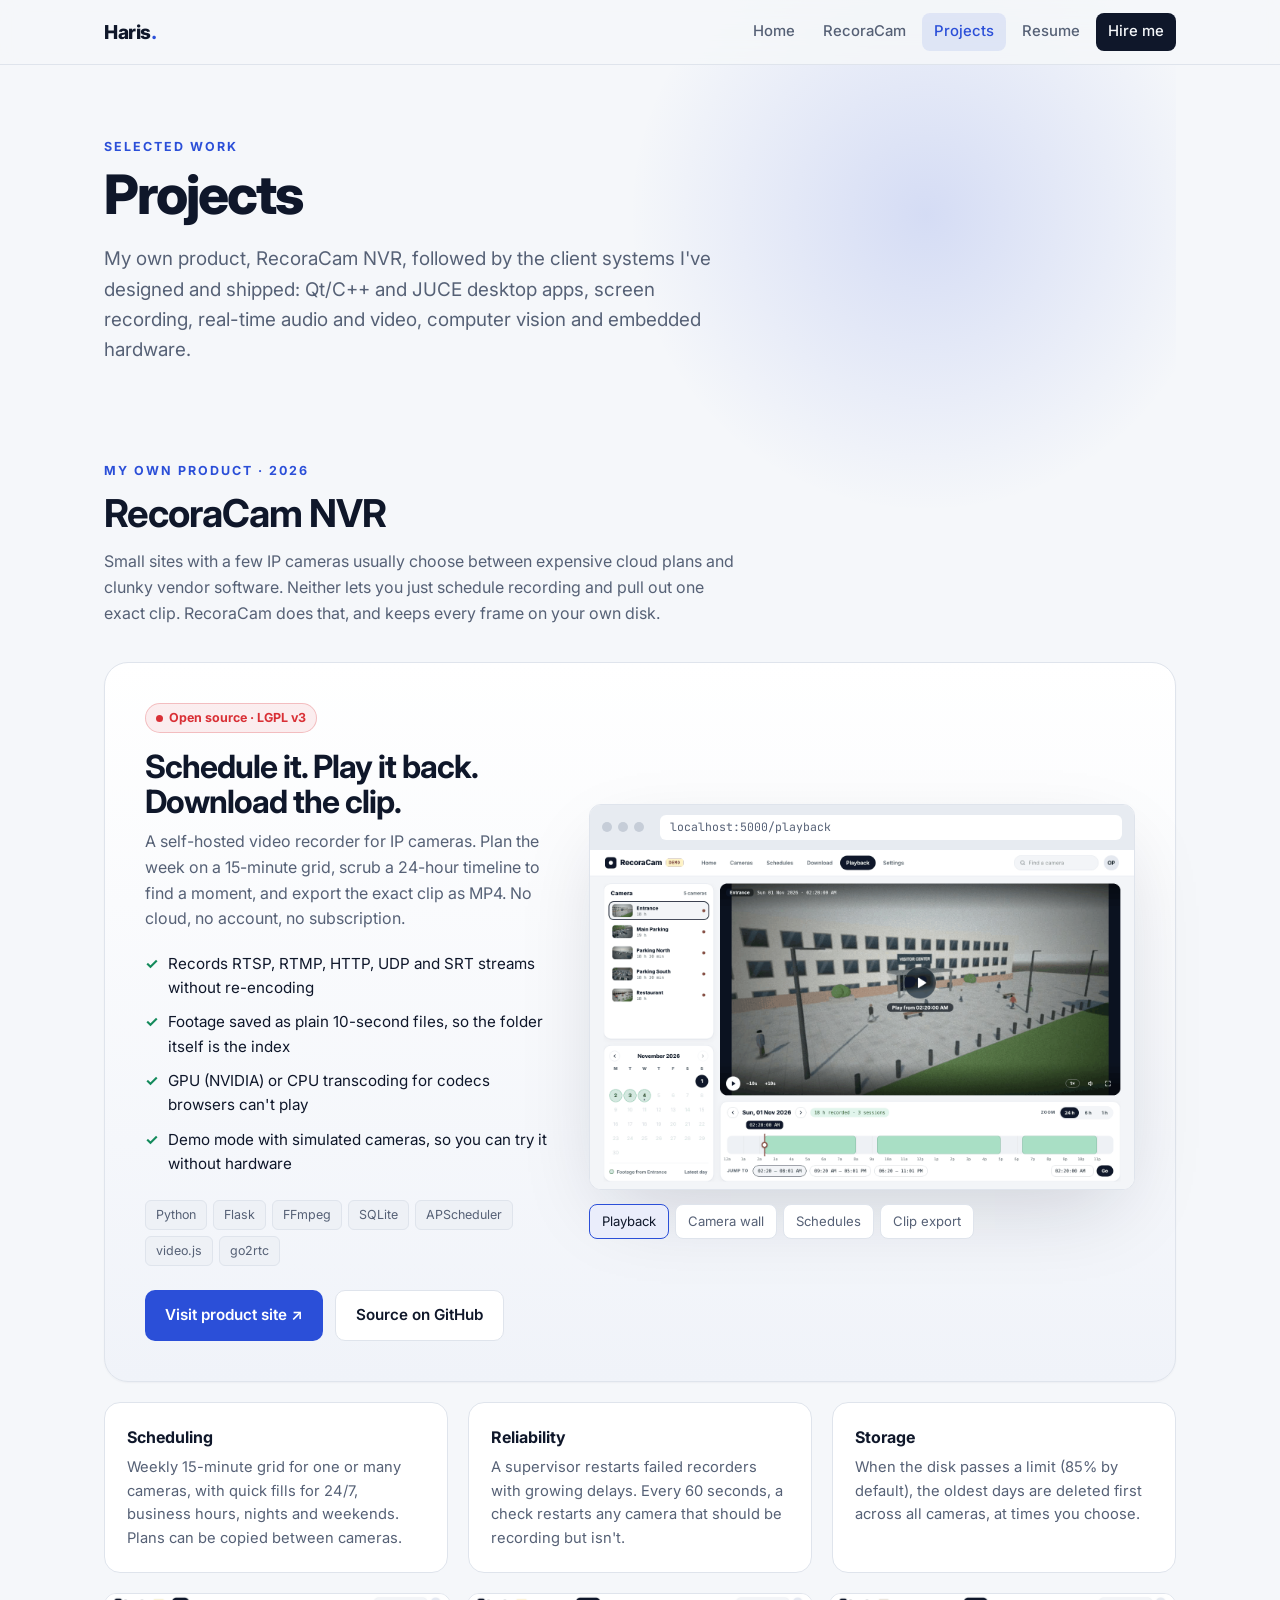
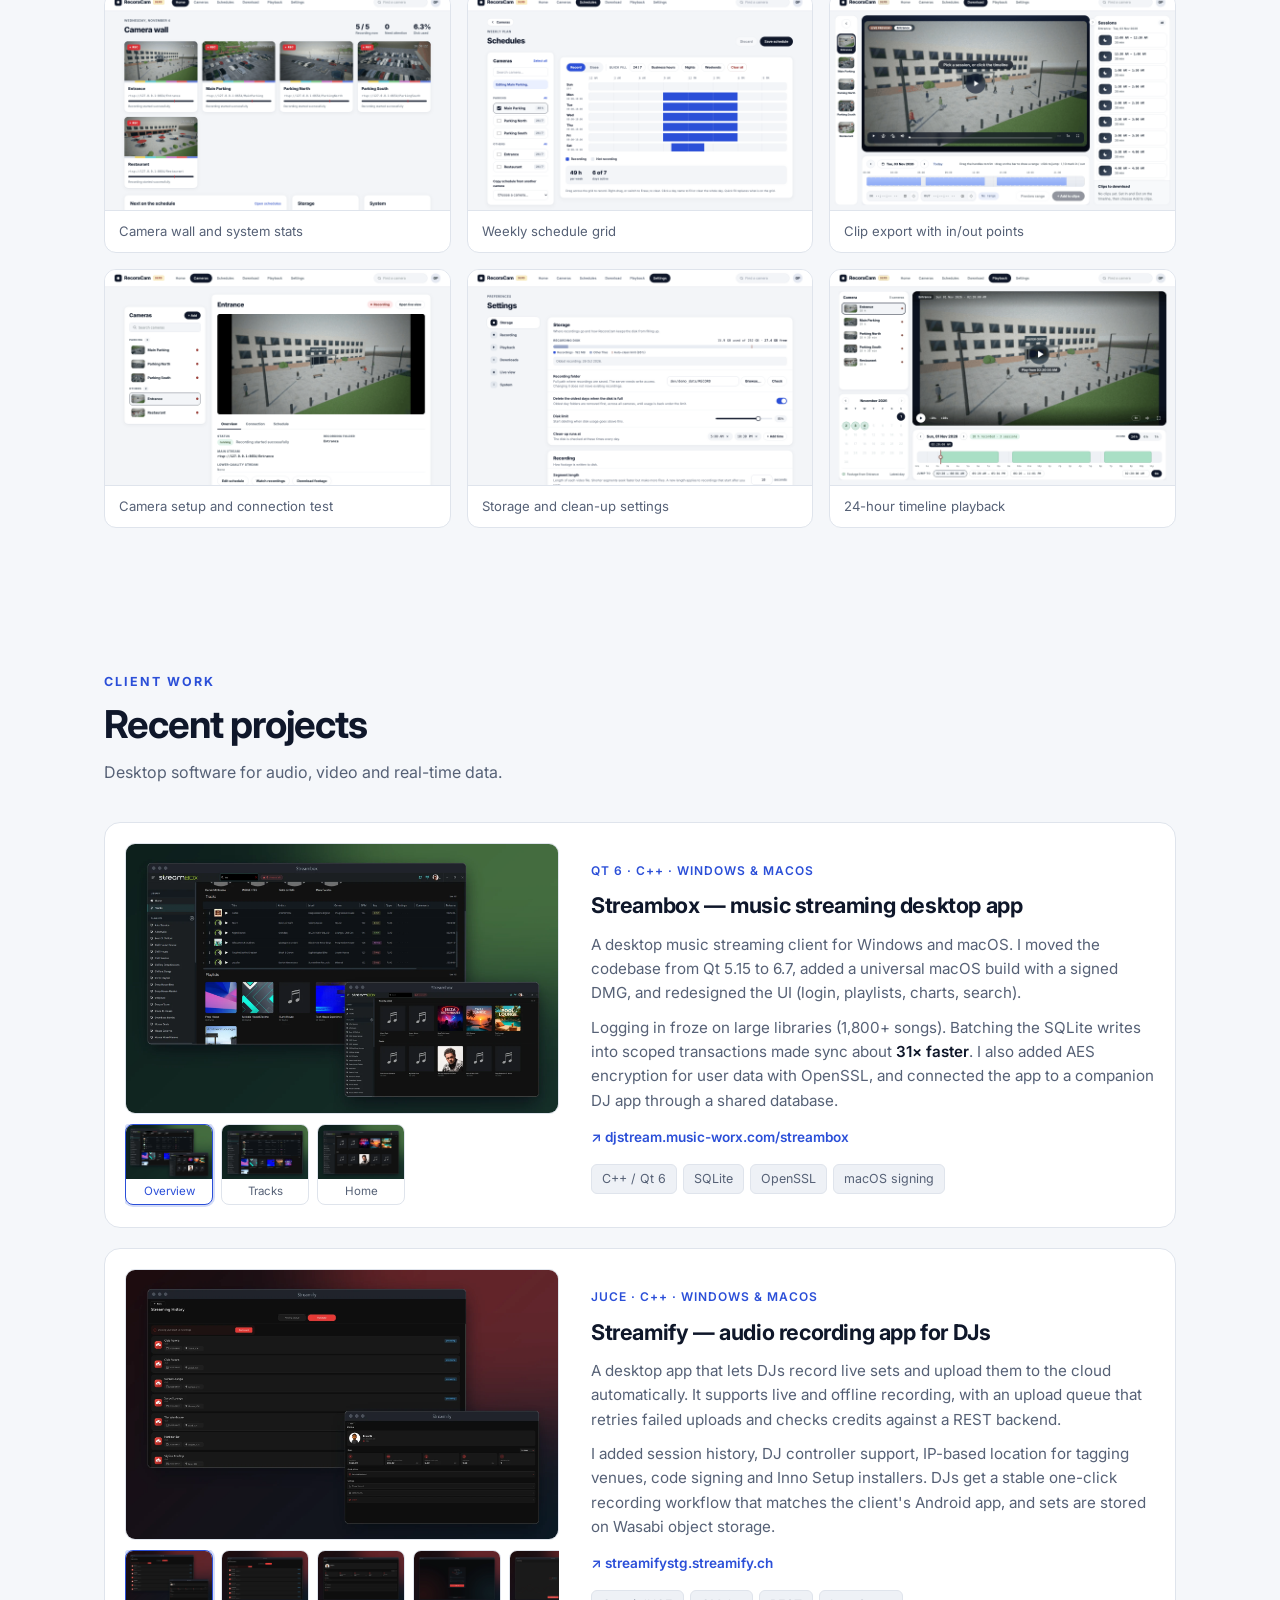
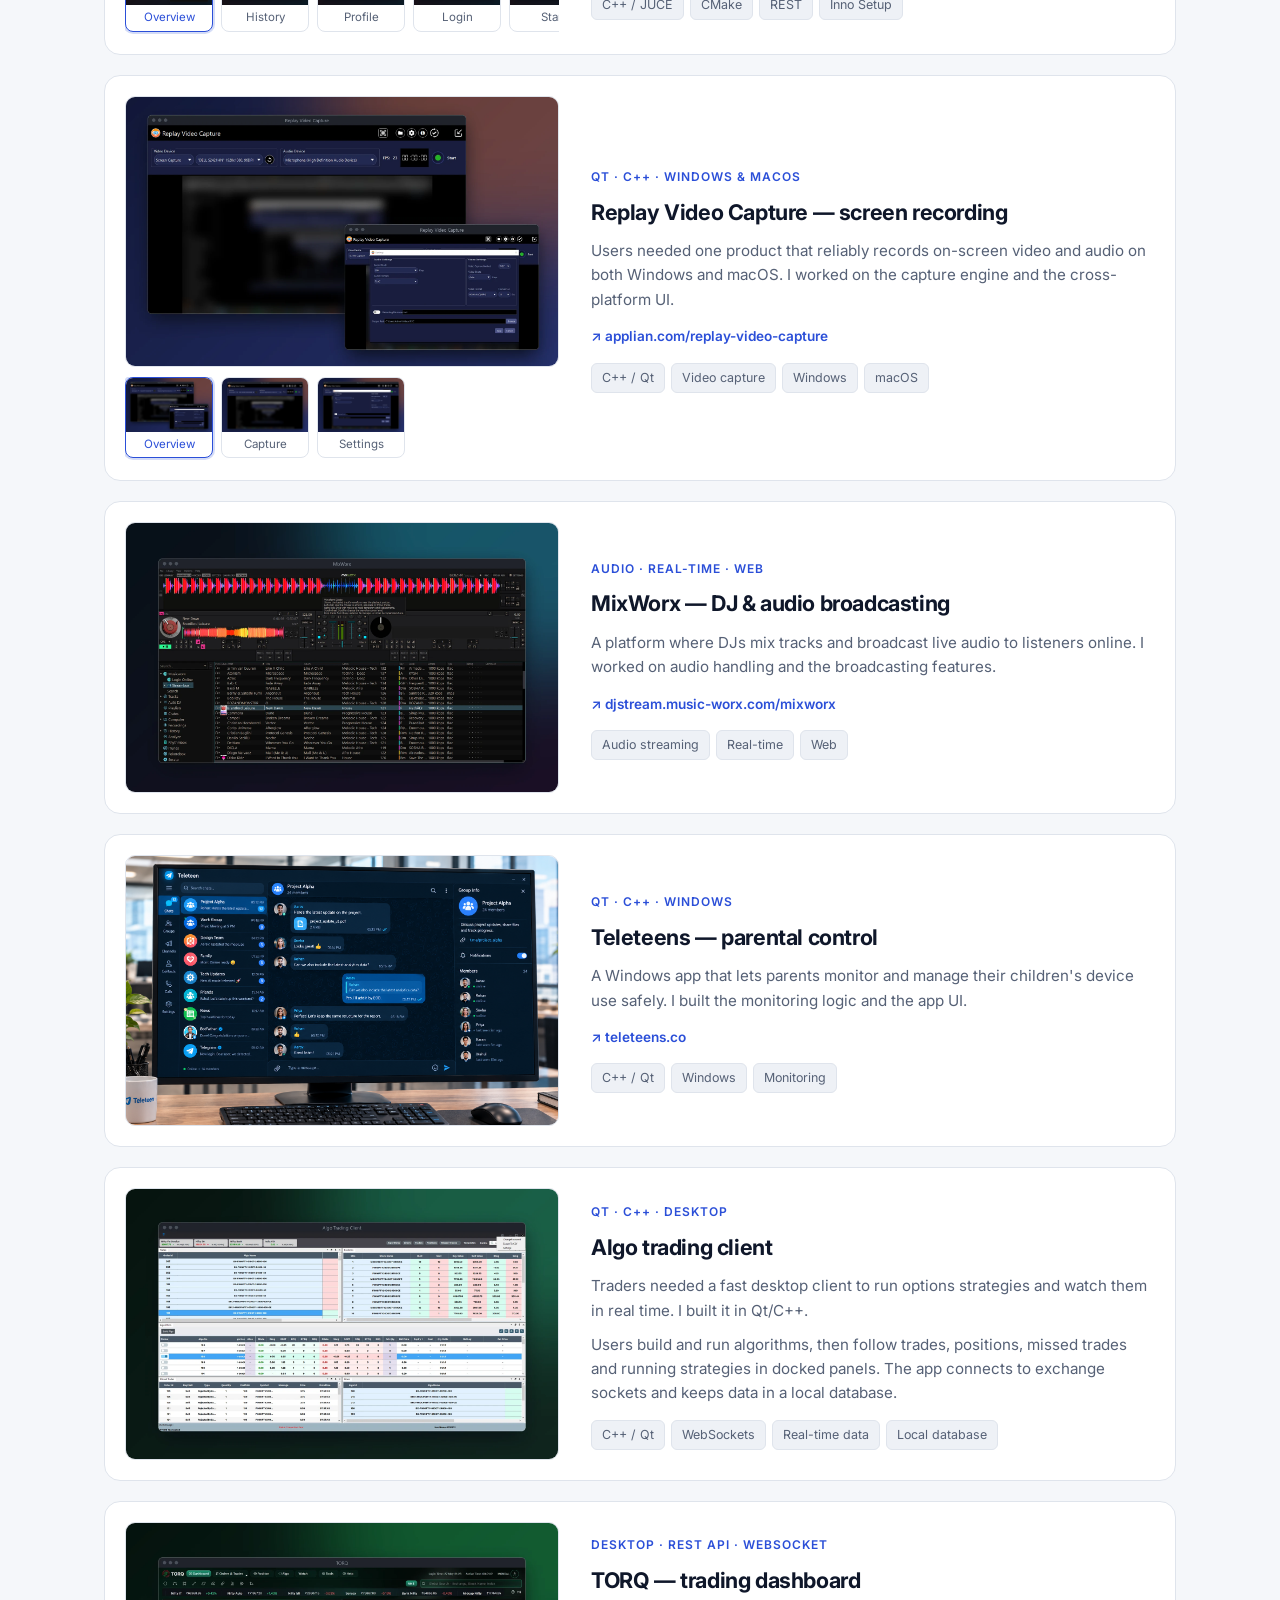
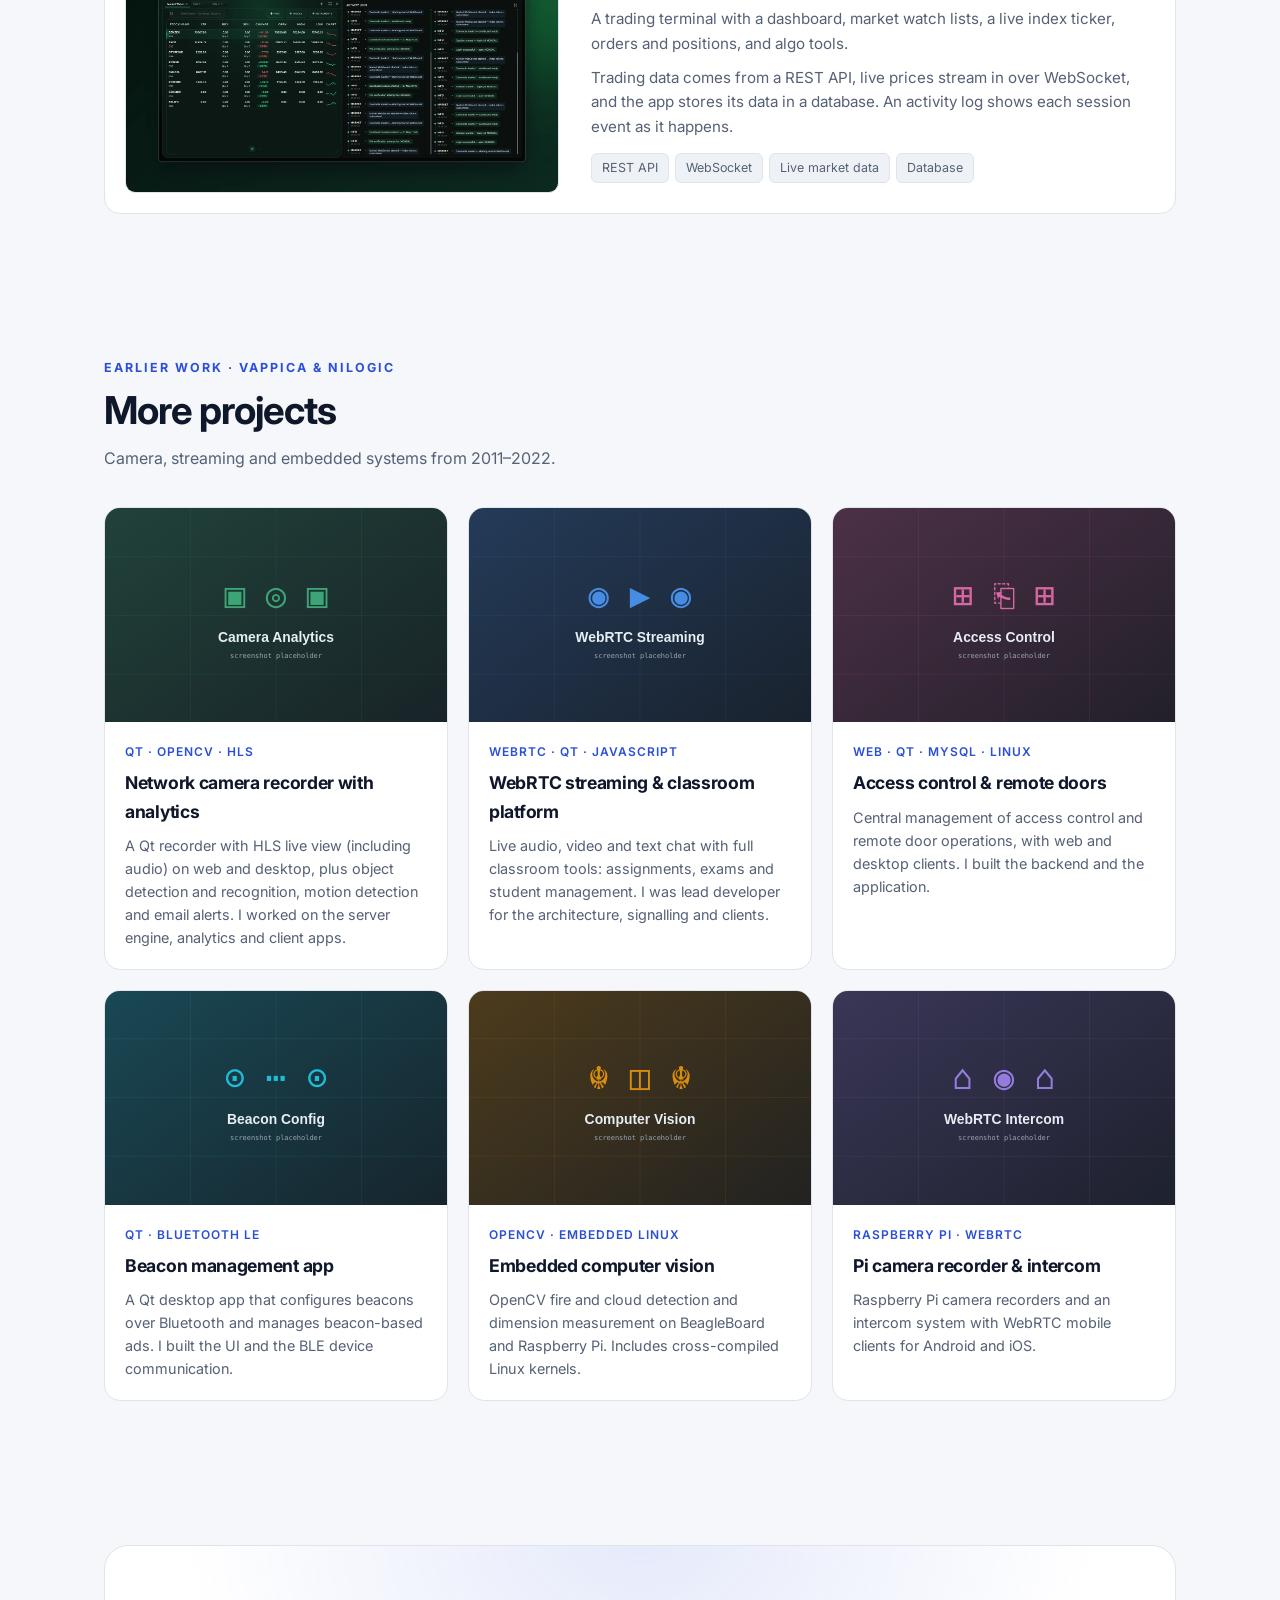
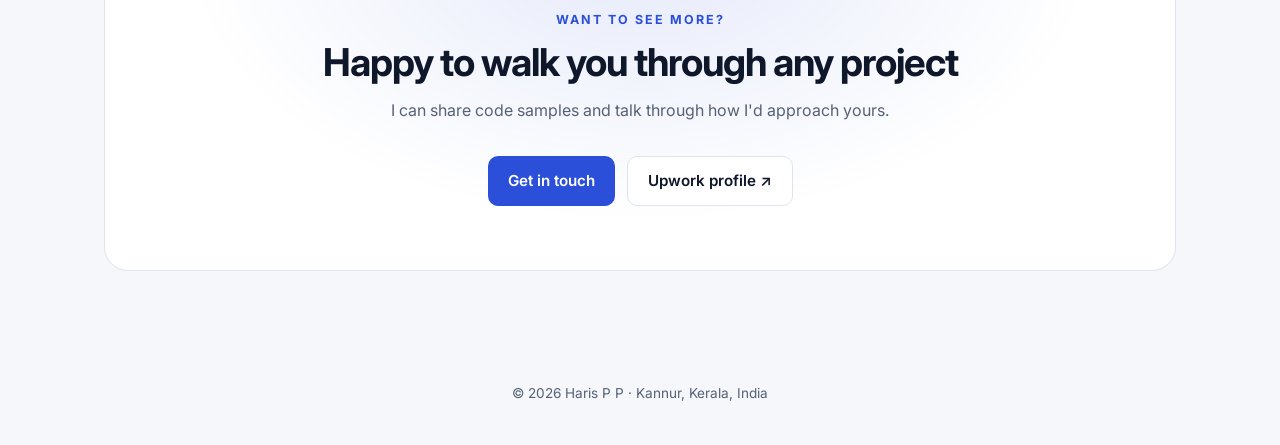
==== projects.html @ 660e26a6 "Replace project screenshots with framed images and add TORQ - Framed app screenshots on brand backgr" ====
<!DOCTYPE html>
<html lang="en">
<head>
  <meta charset="UTF-8" />
  <meta name="viewport" content="width=device-width, initial-scale=1.0" />
  <title>Projects — Haris P P</title>
  <meta name="description" content="Projects by Haris P P: RecoraCam NVR, Qt/C++ and JUCE desktop apps, screen recording, audio streaming, computer vision and embedded systems." />
  <meta property="og:title" content="Projects — Haris P P" />
  <meta property="og:description" content="RecoraCam NVR plus desktop, audio/video and computer-vision client work." />
  <meta property="og:image" content="https://haris-pp.github.io/assets/recoracam/playback.png" />
  <meta property="og:url" content="https://haris-pp.github.io/projects.html" />
  <meta name="theme-color" content="#f5f7fa" />
  <link rel="preconnect" href="https://fonts.googleapis.com" />
  <link rel="preconnect" href="https://fonts.gstatic.com" crossorigin />
  <link href="https://fonts.googleapis.com/css2?family=Inter:wght@400;500;600;700;800&family=JetBrains+Mono:wght@400;500&display=swap" rel="stylesheet" />
  <link rel="stylesheet" href="styles.css?v=4" />
<!-- Google tag (gtag.js) -->
<script async src="https://www.googletagmanager.com/gtag/js?id=G-309J85LGWX"></script>
<script>
  window.dataLayer = window.dataLayer || [];
  function gtag(){dataLayer.push(arguments);}
  gtag('js', new Date());

  gtag('config', 'G-309J85LGWX');
</script>
</head>

<body>
  <header><div class="wrap"><nav>
    <a href="index.html" class="brand">Haris<span>.</span></a>
    <div class="links">
      <a href="index.html">Home</a>
      <a href="#recoracam" class="opt">RecoraCam</a>
      <a href="projects.html" class="active opt">Projects</a>
      <a href="Haris-Resume.pdf" target="_blank" rel="noopener">Resume</a>
      <a href="index.html#contact" class="hire">Hire me</a>
    </div>
  </nav></div></header>

  <main class="wrap">
    <div class="hero small">
      <div class="kicker">Selected work</div>
      <h1>Projects</h1>
      <p class="lead">My own product, RecoraCam NVR, followed by the client systems I've designed and shipped: Qt/C++ and JUCE desktop apps, screen recording, real-time audio and video, computer vision and embedded hardware.</p>
    </div>

    <!-- ============ RECORACAM ============ -->
    <section id="recoracam">
      <div class="kicker">My own product · 2026</div>
      <h2>RecoraCam NVR</h2>
      <p class="sub">Small sites with a few IP cameras usually choose between expensive cloud plans and clunky vendor software. Neither lets you just schedule recording and pull out one exact clip. RecoraCam does that, and keeps every frame on your own disk.</p>

      <div class="spot">
        <div>
          <span class="tag">Open source · LGPL v3</span>
          <h3>Schedule it. Play it back. Download the clip.</h3>
          <p>A self-hosted video recorder for IP cameras. Plan the week on a 15-minute grid, scrub a 24-hour timeline to find a moment, and export the exact clip as MP4. No cloud, no account, no subscription.</p>
          <ul class="feat">
            <li>Records RTSP, RTMP, HTTP, UDP and SRT streams without re-encoding</li>
            <li>Footage saved as plain 10-second files, so the folder itself is the index</li>
            <li>GPU (NVIDIA) or CPU transcoding for codecs browsers can't play</li>
            <li>Demo mode with simulated cameras, so you can try it without hardware</li>
          </ul>
          <div class="chips"><span>Python</span><span>Flask</span><span>FFmpeg</span><span>SQLite</span><span>APScheduler</span><span>video.js</span><span>go2rtc</span></div>
          <div class="cta" style="margin-top:0">
            <a class="btn btn-p" href="https://haris-pp.github.io/recoracam-website/" target="_blank" rel="noopener">Visit product site ↗</a>
            <a class="btn btn-g" href="https://github.com/haris-pp/RecoraCamNVR" target="_blank" rel="noopener">Source on GitHub</a>
          </div>
        </div>
        <div>
          <div class="browser">
            <div class="bar"><i></i><i></i><i></i><span class="url mono" id="shot-url">localhost:5000/playback</span></div>
            <img id="shot" src="assets/recoracam/playback.png" alt="RecoraCam playback screen with camera list, calendar and 24-hour timeline" width="1440" height="900" />
          </div>
          <div class="tabs" id="shot-tabs">
            <button type="button" data-s="playback" data-alt="RecoraCam playback screen with camera list, calendar and 24-hour timeline" class="on">Playback</button>
            <button type="button" data-s="home" data-alt="RecoraCam camera wall with status and system stats">Camera wall</button>
            <button type="button" data-s="schedules" data-alt="RecoraCam weekly scheduling grid">Schedules</button>
            <button type="button" data-s="download" data-alt="RecoraCam clip export with in and out trim timeline">Clip export</button>
          </div>
        </div>
      </div>

      <div class="rc-detail">
        <div><h4>Scheduling</h4><p>Weekly 15-minute grid for one or many cameras, with quick fills for 24/7, business hours, nights and weekends. Plans can be copied between cameras.</p></div>
        <div><h4>Reliability</h4><p>A supervisor restarts failed recorders with growing delays. Every 60 seconds, a check restarts any camera that should be recording but isn't.</p></div>
        <div><h4>Storage</h4><p>When the disk passes a limit (85% by default), the oldest days are deleted first across all cameras, at times you choose.</p></div>
      </div>

      <div class="gallery">
        <figure><img src="assets/recoracam/home.png" alt="Camera wall with status and system stats" loading="lazy" /><figcaption>Camera wall and system stats</figcaption></figure>
        <figure><img src="assets/recoracam/schedules.png" alt="Weekly scheduling grid" loading="lazy" /><figcaption>Weekly schedule grid</figcaption></figure>
        <figure><img src="assets/recoracam/download.png" alt="Clip export with trim timeline" loading="lazy" /><figcaption>Clip export with in/out points</figcaption></figure>
        <figure><img src="assets/recoracam/cameras.png" alt="Camera list and stream settings" loading="lazy" /><figcaption>Camera setup and connection test</figcaption></figure>
        <figure><img src="assets/recoracam/settings.png" alt="Storage and clean-up settings" loading="lazy" /><figcaption>Storage and clean-up settings</figcaption></figure>
        <figure><img src="assets/recoracam/playback.png" alt="Timeline playback" loading="lazy" /><figcaption>24-hour timeline playback</figcaption></figure>
      </div>
    </section>

    <!-- ============ RECENT CLIENT WORK ============ -->
    <section id="work">
      <div class="kicker">Client work</div>
      <h2>Recent projects</h2>
      <p class="sub">Desktop software for audio, video and real-time data.</p>
      <div class="plist">

        <article class="proj">
          <div class="media">
            <img class="main" src="assets/projects/streambox.webp" alt="Streambox music streaming desktop app" loading="lazy" />
            <div class="thumbs"><button type="button" class="on" data-src="assets/projects/streambox.webp" data-alt="Streambox music streaming desktop app"><img src="assets/projects/streambox.webp" alt="" loading="lazy" /><span>Overview</span></button><button type="button" data-src="assets/projects/streambox-1.webp" data-alt="Streambox track list with BPM, key and genre"><img src="assets/projects/streambox-1.webp" alt="" loading="lazy" /><span>Tracks</span></button><button type="button" data-src="assets/projects/streambox-2.webp" data-alt="Streambox home with recently added playlists and charts"><img src="assets/projects/streambox-2.webp" alt="" loading="lazy" /><span>Home</span></button></div>
          </div>
          <div>
            <span class="meta">Qt 6 · C++ · Windows &amp; macOS</span>
            <h3>Streambox — music streaming desktop app</h3>
            <p>A desktop music streaming client for Windows and macOS. I moved the codebase from Qt 5.15 to 6.7, added a universal macOS build with a signed DMG, and redesigned the UI (login, playlists, charts, search).</p>
            <p>Logging in froze on large libraries (1,800+ songs). Batching the SQLite writes into scoped transactions made sync about <strong>31× faster</strong>. I also added AES encryption for user data with OpenSSL, and connected the app to a companion DJ app through a shared database.</p>
            <a class="go" href="https://djstream.music-worx.com/streambox/" target="_blank" rel="noopener">↗ djstream.music-worx.com/streambox</a>
            <div class="chips"><span>C++ / Qt 6</span><span>SQLite</span><span>OpenSSL</span><span>macOS signing</span></div>
          </div>
        </article>

        <article class="proj">
          <div class="media">
            <img class="main" src="assets/projects/streamify.webp" alt="Streamify DJ recording app" loading="lazy" />
            <div class="thumbs"><button type="button" class="on" data-src="assets/projects/streamify.webp" data-alt="Streamify DJ recording app"><img src="assets/projects/streamify.webp" alt="" loading="lazy" /><span>Overview</span></button><button type="button" data-src="assets/projects/streamify-1.webp" data-alt="Streamify streaming history of uploaded recordings"><img src="assets/projects/streamify-1.webp" alt="" loading="lazy" /><span>History</span></button><button type="button" data-src="assets/projects/streamify-2.webp" data-alt="Streamify profile with credits and usage stats"><img src="assets/projects/streamify-2.webp" alt="" loading="lazy" /><span>Profile</span></button><button type="button" data-src="assets/projects/streamify-3.webp" data-alt="Streamify login screen"><img src="assets/projects/streamify-3.webp" alt="" loading="lazy" /><span>Login</span></button><button type="button" data-src="assets/projects/streamify-4.webp" data-alt="Streamify ready-to-record screen"><img src="assets/projects/streamify-4.webp" alt="" loading="lazy" /><span>Start</span></button><button type="button" data-src="assets/projects/streamify-5.webp" data-alt="Streamify recording in progress"><img src="assets/projects/streamify-5.webp" alt="" loading="lazy" /><span>Recording</span></button></div>
          </div>
          <div>
            <span class="meta">JUCE · C++ · Windows &amp; macOS</span>
            <h3>Streamify — audio recording app for DJs</h3>
            <p>A desktop app that lets DJs record live sets and upload them to the cloud automatically. It supports live and offline recording, with an upload queue that retries failed uploads and checks credits against a REST backend.</p>
            <p>I added session history, DJ controller support, IP-based location for tagging venues, code signing and Inno Setup installers. DJs get a stable one-click recording workflow that matches the client's Android app, and sets are stored on Wasabi object storage.</p>
            <a class="go" href="https://streamifystg.streamify.ch/" target="_blank" rel="noopener">↗ streamifystg.streamify.ch</a>
            <div class="chips"><span>C++ / JUCE</span><span>CMake</span><span>REST</span><span>Inno Setup</span></div>
          </div>
        </article>

        <article class="proj">
          <div class="media">
            <img class="main" src="assets/projects/replay.webp" alt="Replay Video Capture screen recording app" loading="lazy" />
            <div class="thumbs"><button type="button" class="on" data-src="assets/projects/replay.webp" data-alt="Replay Video Capture screen recording app"><img src="assets/projects/replay.webp" alt="" loading="lazy" /><span>Overview</span></button><button type="button" data-src="assets/projects/replay-1.webp" data-alt="Replay Video Capture main capture screen"><img src="assets/projects/replay-1.webp" alt="" loading="lazy" /><span>Capture</span></button><button type="button" data-src="assets/projects/replay-2.webp" data-alt="Replay Video Capture audio and video settings"><img src="assets/projects/replay-2.webp" alt="" loading="lazy" /><span>Settings</span></button></div>
          </div>
          <div>
            <span class="meta">Qt · C++ · Windows &amp; macOS</span>
            <h3>Replay Video Capture — screen recording</h3>
            <p>Users needed one product that reliably records on-screen video and audio on both Windows and macOS. I worked on the capture engine and the cross-platform UI.</p>
            <a class="go" href="https://applian.com/replay-video-capture/" target="_blank" rel="noopener">↗ applian.com/replay-video-capture</a>
            <div class="chips"><span>C++ / Qt</span><span>Video capture</span><span>Windows</span><span>macOS</span></div>
          </div>
        </article>

        <article class="proj">
          <img class="main" src="assets/projects/mixworx.webp" alt="MixWorx DJ software with decks, mixer and track library" loading="lazy" />
          <div>
            <span class="meta">Audio · Real-time · Web</span>
            <h3>MixWorx — DJ &amp; audio broadcasting</h3>
            <p>A platform where DJs mix tracks and broadcast live audio to listeners online. I worked on audio handling and the broadcasting features.</p>
            <a class="go" href="https://djstream.music-worx.com/mixworx/" target="_blank" rel="noopener">↗ djstream.music-worx.com/mixworx</a>
            <div class="chips"><span>Audio streaming</span><span>Real-time</span><span>Web</span></div>
          </div>
        </article>

        <article class="proj">
          <img src="assets/project-teleteens.png" alt="Teleteens parental control app" loading="lazy" />
          <div>
            <span class="meta">Qt · C++ · Windows</span>
            <h3>Teleteens — parental control</h3>
            <p>A Windows app that lets parents monitor and manage their children's device use safely. I built the monitoring logic and the app UI.</p>
            <a class="go" href="https://teleteens.co/" target="_blank" rel="noopener">↗ teleteens.co</a>
            <div class="chips"><span>C++ / Qt</span><span>Windows</span><span>Monitoring</span></div>
          </div>
        </article>

        <article class="proj">
          <img class="main" src="assets/projects/trading.webp" alt="Algo trading client with trades, positions, algorithms and missed trades" loading="lazy" />
          <div>
            <span class="meta">Qt · C++ · Desktop</span>
            <h3>Algo trading client</h3>
            <p>Traders needed a fast desktop client to run options strategies and watch them in real time. I built it in Qt/C++.</p>
            <p>Users build and run algorithms, then follow trades, positions, missed trades and running strategies in docked panels. The app connects to exchange sockets and keeps data in a local database.</p>
            <div class="chips"><span>C++ / Qt</span><span>WebSockets</span><span>Real-time data</span><span>Local database</span></div>
          </div>
        </article>

        <article class="proj">
          <img class="main" src="assets/projects/torq.webp" alt="TORQ trading dashboard with market watch, index ticker and activity logs" loading="lazy" />
          <div>
            <span class="meta">Desktop · REST API · WebSocket</span>
            <h3>TORQ — trading dashboard</h3>
            <p>A trading terminal with a dashboard, market watch lists, a live index ticker, orders and positions, and algo tools.</p>
            <p>Trading data comes from a REST API, live prices stream in over WebSocket, and the app stores its data in a database. An activity log shows each session event as it happens.</p>
            <div class="chips"><span>REST API</span><span>WebSocket</span><span>Live market data</span><span>Database</span></div>
          </div>
        </article>

      </div>
    </section>

    <!-- ============ EARLIER WORK ============ -->
    <section id="earlier">
      <div class="kicker">Earlier work · Vappica &amp; NiLogic</div>
      <h2>More projects</h2>
      <p class="sub">Camera, streaming and embedded systems from 2011–2022.</p>
      <div class="grid">
        <article class="card"><img src="assets/project-camera.svg" alt="Network camera recorder" loading="lazy" /><div class="b">
          <span class="meta">Qt · OpenCV · HLS</span><h4>Network camera recorder with analytics</h4>
          <p>A Qt recorder with HLS live view (including audio) on web and desktop, plus object detection and recognition, motion detection and email alerts. I worked on the server engine, analytics and client apps.</p></div></article>
        <article class="card"><img src="assets/project-streaming.svg" alt="WebRTC streaming platform" loading="lazy" /><div class="b">
          <span class="meta">WebRTC · Qt · JavaScript</span><h4>WebRTC streaming &amp; classroom platform</h4>
          <p>Live audio, video and text chat with full classroom tools: assignments, exams and student management. I was lead developer for the architecture, signalling and clients.</p></div></article>
        <article class="card"><img src="assets/project-web.svg" alt="Access control web application" loading="lazy" /><div class="b">
          <span class="meta">Web · Qt · MySQL · Linux</span><h4>Access control &amp; remote doors</h4>
          <p>Central management of access control and remote door operations, with web and desktop clients. I built the backend and the application.</p></div></article>
        <article class="card"><img src="assets/project-beacon.svg" alt="Beacon management app" loading="lazy" /><div class="b">
          <span class="meta">Qt · Bluetooth LE</span><h4>Beacon management app</h4>
          <p>A Qt desktop app that configures beacons over Bluetooth and manages beacon-based ads. I built the UI and the BLE device communication.</p></div></article>
        <article class="card"><img src="assets/project-vision.svg" alt="Embedded computer vision" loading="lazy" /><div class="b">
          <span class="meta">OpenCV · Embedded Linux</span><h4>Embedded computer vision</h4>
          <p>OpenCV fire and cloud detection and dimension measurement on BeagleBoard and Raspberry Pi. Includes cross-compiled Linux kernels.</p></div></article>
        <article class="card"><img src="assets/project-intercom.svg" alt="WebRTC intercom" loading="lazy" /><div class="b">
          <span class="meta">Raspberry Pi · WebRTC</span><h4>Pi camera recorder &amp; intercom</h4>
          <p>Raspberry Pi camera recorders and an intercom system with WebRTC mobile clients for Android and iOS.</p></div></article>
      </div>
    </section>

    <section>
      <div class="contact">
        <div class="kicker">Want to see more?</div>
        <h2>Happy to walk you through any project</h2>
        <p class="sub">I can share code samples and talk through how I'd approach yours.</p>
        <div class="cta">
          <a class="btn btn-p" href="mailto:harisprp@gmail.com">Get in touch</a>
          <a class="btn btn-g" href="https://www.upwork.com/freelancers/~01d4a61499032e2bb8" target="_blank" rel="noopener">Upwork profile ↗</a>
        </div>
      </div>
    </section>
  </main>

  <footer>© <span id="year"></span> Haris P P · Kannur, Kerala, India</footer>

  <script>
    document.getElementById('year').textContent = new Date().getFullYear();
    document.querySelectorAll('.media').forEach(function (m) {
      var main = m.querySelector('.main');
      m.querySelectorAll('.thumbs button').forEach(function (b) {
        b.addEventListener('click', function () {
          m.querySelectorAll('.thumbs button').forEach(function (x) { x.classList.toggle('on', x === b); });
          main.src = b.dataset.src; main.alt = b.dataset.alt;
        });
      });
    });
    document.getElementById('shot-tabs').addEventListener('click', function (e) {
      var b = e.target.closest('button'); if (!b) return;
      this.querySelectorAll('button').forEach(function (x) { x.classList.toggle('on', x === b); });
      var img = document.getElementById('shot');
      img.src = 'assets/recoracam/' + b.dataset.s + '.png';
      img.alt = b.dataset.alt;
      document.getElementById('shot-url').textContent = 'localhost:5000/' + b.dataset.s;
    });
  </script>
</body>
</html>
---- styles.css ----
/* ============================================================
   Haris P P — Portfolio · "Spotlight" layout, Daylight theme
   Edit the colour tokens in :root to retheme the whole site.
   ============================================================ */
:root{
  --bg:#f5f7fa; --bg-2:#eef1f6; --card:#ffffff; --line:#dfe4ec; --line-hi:#c3cbd8;
  --text:#0f172a; --dim:#566176; --accent:#2b4fd8; --accent-2:#7c3aed; --on-accent:#ffffff;
  --spot-a:#ffffff; --spot-b:#f0f3f9; --chrome:#e7ebf1; --chrome-dot:#c6cdd8; --chrome-url:#ffffff;
  --hdr:rgba(245,247,250,.85); --shadow:rgba(15,23,42,.18);
  --rec:#d93036; --ok:#138a5b;
  --r:16px; --maxw:1120px;
  color-scheme:light;
}

*{box-sizing:border-box;margin:0;padding:0}
html{scroll-behavior:smooth;scroll-padding-top:80px}
body{font-family:Inter,system-ui,-apple-system,sans-serif;background:var(--bg);color:var(--text);line-height:1.6;-webkit-font-smoothing:antialiased}
a{color:inherit;text-decoration:none}
img{display:block;max-width:100%;height:auto}
.wrap{max-width:var(--maxw);margin:0 auto;padding:0 24px}
.mono{font-family:'JetBrains Mono',monospace}
:focus-visible{outline:2px solid var(--accent);outline-offset:3px;border-radius:6px}

/* ---------- Nav ---------- */
header{position:sticky;top:0;z-index:40;background:var(--hdr);backdrop-filter:blur(12px);-webkit-backdrop-filter:blur(12px);border-bottom:1px solid var(--line)}
nav{display:flex;align-items:center;justify-content:space-between;min-height:64px;gap:16px}
.brand{font-weight:800;font-size:1.2rem;letter-spacing:-.5px}
.brand span{color:var(--accent)}
.links{display:flex;gap:4px}
.links a{padding:7px 12px;border-radius:8px;color:var(--dim);font-weight:500;font-size:.93rem;white-space:nowrap}
.links a:hover{color:var(--text);background:var(--bg-2)}
.links a.active{color:var(--accent);background:color-mix(in srgb,var(--accent) 10%,transparent)}
.links .hire{background:var(--text);color:var(--bg)}
.links .hire:hover{background:var(--accent);color:var(--on-accent)}

/* ---------- Hero ---------- */
.hero{padding:96px 0 72px;position:relative;isolation:isolate;overflow-x:clip}
.hero::before{content:"";position:absolute;top:-200px;right:-100px;width:700px;height:700px;background:radial-gradient(circle,color-mix(in srgb,var(--accent) 16%,transparent),transparent 60%);pointer-events:none;z-index:-1}.hero.small{padding:72px 0 24px}
.pill{display:inline-flex;align-items:center;gap:8px;border:1px solid var(--line);background:var(--card);padding:6px 12px 6px 8px;border-radius:999px;font-size:.85rem;color:var(--dim)}
.pill .dot{width:8px;height:8px;border-radius:50%;background:var(--ok);box-shadow:0 0 0 4px color-mix(in srgb,var(--ok) 18%,transparent)}
.pill a{color:var(--text);font-weight:600;white-space:nowrap}
.hero h1{font-size:clamp(2.5rem,6.5vw,4.4rem);line-height:1.02;letter-spacing:-2px;font-weight:800;margin:24px 0 22px;max-width:880px}
.hero.small h1{font-size:clamp(2.2rem,5vw,3.4rem);margin-top:0}
.hero h1 em{font-style:normal;background:linear-gradient(90deg,var(--accent),var(--accent-2));-webkit-background-clip:text;background-clip:text;color:transparent}
.lead{font-size:1.18rem;color:var(--dim);max-width:640px}
.cta{display:flex;gap:12px;flex-wrap:wrap;margin-top:32px}
.btn{display:inline-flex;align-items:center;gap:8px;padding:12px 20px;border-radius:10px;font-weight:600;font-size:.95rem;transition:.15s}
.btn-p{background:var(--accent);color:var(--on-accent)}
.btn-p:hover{background:color-mix(in srgb,var(--accent) 82%,var(--text))}
.btn-g{border:1px solid var(--line);color:var(--text);background:var(--card)}
.btn-g:hover{border-color:var(--dim)}
.stats{display:grid;grid-template-columns:repeat(4,1fr);gap:1px;background:var(--line);border:1px solid var(--line);border-radius:var(--r);overflow:hidden;margin-top:64px}
.stats div{background:var(--card);padding:20px 22px}
.stats b{display:block;font-size:1.7rem;letter-spacing:-1px}
.stats span{color:var(--dim);font-size:.88rem}

/* ---------- Sections ---------- */
section{padding:72px 0}
.kicker{font-size:.78rem;text-transform:uppercase;letter-spacing:2px;font-weight:700;color:var(--accent);margin-bottom:10px}
h2{font-size:clamp(1.8rem,3.6vw,2.4rem);letter-spacing:-1px;line-height:1.15;margin-bottom:14px}
.sub{color:var(--dim);max-width:640px;margin-bottom:36px}
.sec-head{display:flex;justify-content:space-between;align-items:flex-end;gap:16px;flex-wrap:wrap}
.more{font-weight:600;font-size:.95rem;color:var(--accent);margin-bottom:36px}
.more:hover{text-decoration:underline;text-underline-offset:4px}

/* ---------- RecoraCam spotlight ---------- */
.spot{border:1px solid var(--line);border-radius:24px;background:linear-gradient(180deg,var(--spot-a),var(--spot-b));padding:40px;display:grid;grid-template-columns:1fr 1.35fr;gap:40px;align-items:center;box-shadow:0 1px 2px rgba(15,23,42,.04)}
.spot>*,.proj>*,.two>*{min-width:0}
.spot .tag{display:inline-flex;gap:6px;align-items:center;font-size:.78rem;font-weight:700;color:var(--rec);background:color-mix(in srgb,var(--rec) 8%,transparent);border:1px solid color-mix(in srgb,var(--rec) 25%,transparent);padding:4px 10px;border-radius:999px;margin-bottom:16px}
.spot .tag::before{content:"";width:7px;height:7px;border-radius:50%;background:var(--rec);animation:blink 1.4s infinite}
@keyframes blink{50%{opacity:.25}}
@media (prefers-reduced-motion:reduce){.spot .tag::before{animation:none}}
.spot h3{font-size:2rem;letter-spacing:-1px;line-height:1.1;margin-bottom:10px}
.spot p{color:var(--dim)}
.feat{list-style:none;margin:20px 0 24px;display:grid;gap:10px}
.feat li{display:flex;gap:10px;font-size:.95rem}
.feat li::before{content:"✓";color:var(--ok);font-weight:700}
.chips{display:flex;flex-wrap:wrap;gap:6px;margin-bottom:24px}
.chips span{font-size:.78rem;padding:4px 10px;border-radius:6px;background:var(--bg-2);border:1px solid var(--line);color:var(--dim)}
.browser{border-radius:12px;overflow:hidden;border:1px solid var(--line);background:#fff;box-shadow:0 30px 80px -20px var(--shadow)}
.browser .bar{background:var(--chrome);display:flex;align-items:center;gap:6px;padding:10px 12px}
.browser .bar i{width:10px;height:10px;border-radius:50%;background:var(--chrome-dot)}
.browser .bar .url{margin-left:10px;font-size:.72rem;color:var(--dim);background:var(--chrome-url);padding:3px 10px;border-radius:6px;flex:1;min-width:0;overflow:hidden;text-overflow:ellipsis;white-space:nowrap}
.browser img{aspect-ratio:16/10;object-fit:cover;object-position:top;width:100%}
.tabs{display:flex;gap:6px;margin-top:14px;flex-wrap:wrap}
.tabs button{font:inherit;font-size:.82rem;color:var(--dim);background:var(--card);border:1px solid var(--line);padding:6px 12px;border-radius:8px;cursor:pointer}
.tabs button:hover{color:var(--text)}
.tabs button.on{color:var(--text);border-color:var(--accent);background:color-mix(in srgb,var(--accent) 10%,var(--card))}

/* RecoraCam detail (projects page) */
.rc-detail{display:grid;grid-template-columns:repeat(3,1fr);gap:20px;margin-top:20px}
.rc-detail div{background:var(--card);border:1px solid var(--line);border-radius:var(--r);padding:22px}
.rc-detail h4{font-size:1rem;margin-bottom:6px}
.rc-detail p{color:var(--dim);font-size:.92rem}
.gallery{display:grid;grid-template-columns:repeat(3,1fr);gap:16px;margin-top:20px}
.gallery figure{background:var(--card);border:1px solid var(--line);border-radius:12px;overflow:hidden}
.gallery img{aspect-ratio:16/10;object-fit:cover;object-position:top;width:100%}
.gallery figcaption{font-size:.82rem;color:var(--dim);padding:10px 14px;border-top:1px solid var(--line)}

/* ---------- Work cards (home) ---------- */
.grid{display:grid;grid-template-columns:repeat(3,1fr);gap:20px}
.card{background:var(--card);border:1px solid var(--line);border-radius:var(--r);overflow:hidden;display:flex;flex-direction:column;transition:.2s}
.card:hover{transform:translateY(-4px);border-color:var(--line-hi);box-shadow:0 18px 40px -20px var(--shadow)}
.card img{aspect-ratio:16/10;object-fit:cover;background:var(--bg-2);width:100%}
.card .b{padding:20px;display:flex;flex-direction:column;gap:8px;flex:1}
.meta{font-size:.75rem;color:var(--accent);font-weight:600;text-transform:uppercase;letter-spacing:1px}
.card h4{font-size:1.1rem;letter-spacing:-.3px}
.card p{color:var(--dim);font-size:.9rem;flex:1}
.go{font-size:.85rem;color:var(--text);font-weight:600}
.go:hover{color:var(--accent)}

.earlier{display:grid;grid-template-columns:repeat(2,1fr);gap:12px;margin-top:24px}
.earlier div{border:1px solid var(--line);border-radius:12px;padding:16px 18px;background:var(--card)}
.earlier b{display:block;margin-bottom:2px}
.earlier span{color:var(--dim);font-size:.88rem}

/* ---------- Project rows (projects page) ---------- */
.plist{display:grid;gap:20px}
.proj{display:grid;grid-template-columns:1fr 1.3fr;gap:32px;background:var(--card);border:1px solid var(--line);border-radius:var(--r);padding:20px;align-items:center}
.proj img{width:100%;aspect-ratio:16/10;object-fit:cover;border-radius:10px;background:var(--bg-2);border:1px solid var(--line)}
.proj h3{font-size:1.35rem;letter-spacing:-.4px;margin:6px 0 10px}
.proj p{color:var(--dim);font-size:.95rem;margin-bottom:10px}
.proj p strong{color:var(--text);font-weight:600}
.proj .chips{margin:14px 0 0}
.media{display:grid;gap:10px;min-width:0}
.media .main{width:100%;aspect-ratio:16/10;object-fit:cover;border-radius:10px;border:1px solid var(--line);background:var(--bg-2)}
.thumbs{display:flex;gap:8px;overflow-x:auto;padding-bottom:2px}
.thumbs button{flex:0 0 auto;width:88px;padding:0;border:1px solid var(--line);border-radius:8px;background:var(--card);cursor:pointer;overflow:hidden;font:inherit;color:var(--dim);text-align:center}
.thumbs button img{width:100%;aspect-ratio:16/10;object-fit:cover;border-radius:0;border:0}
.thumbs button span{display:block;font-size:.72rem;padding:3px 0 4px}
.thumbs button:hover{border-color:var(--line-hi);color:var(--text)}
.thumbs button.on{border-color:var(--accent);color:var(--accent);box-shadow:0 0 0 2px color-mix(in srgb,var(--accent) 20%,transparent)}
.all-card{justify-content:center;background:linear-gradient(160deg,color-mix(in srgb,var(--accent) 10%,var(--card)),var(--card));border-style:dashed}
.all-card .b{justify-content:center}
.all-card .go{color:var(--accent)}
.proj .go{display:inline-block;margin-top:4px;color:var(--accent)}
.proj .go:hover{text-decoration:underline;text-underline-offset:3px}

/* ---------- Skills + experience ---------- */
.two{display:grid;grid-template-columns:1fr 1fr;gap:48px}
.sk{display:grid;gap:18px;margin-top:24px}
.sk h5{font-size:.8rem;text-transform:uppercase;letter-spacing:1.5px;color:var(--dim);margin-bottom:8px}
.sk .chips{margin:0}
.sk .chips span{color:var(--text);background:var(--card)}
.exp{border-left:2px solid var(--line);padding-left:24px;display:grid;gap:28px;margin-top:24px}
.exp div{position:relative}
.exp div::before{content:"";position:absolute;left:-31px;top:6px;width:12px;height:12px;border-radius:50%;background:var(--bg);border:2px solid var(--accent)}
.exp b{display:block}
.exp small{color:var(--accent);font-family:'JetBrains Mono',monospace;font-size:.78rem}
.exp p{color:var(--dim);font-size:.92rem;margin-top:4px}

/* ---------- Contact + footer ---------- */
.contact{text-align:center;border:1px solid var(--line);border-radius:24px;padding:64px 24px;background:radial-gradient(ellipse at top,color-mix(in srgb,var(--accent) 12%,transparent),transparent 60%),var(--card)}
.contact .sub{margin:0 auto 8px}
.contact .cta{justify-content:center}
footer{color:var(--dim);font-size:.85rem;text-align:center;padding:40px 0}

/* ---------- Responsive ---------- */
@media (max-width:900px){
  .spot{grid-template-columns:1fr;padding:24px}
  .grid,.gallery,.rc-detail{grid-template-columns:1fr 1fr}
  .two{grid-template-columns:1fr}
  .stats{grid-template-columns:1fr 1fr}
  .proj{grid-template-columns:1fr;gap:16px}
}
@media (max-width:620px){
  .wrap{padding:0 16px}
  nav{gap:8px}
  .links{gap:2px}
  .links a{padding:6px 9px;font-size:.88rem}
  .links .opt{display:none}
  .pill-x{display:none}
}
@media (max-width:360px){
  .links a{padding:6px 7px;font-size:.84rem}
  .grid,.earlier,.gallery,.rc-detail{grid-template-columns:1fr}
  .hero{padding:56px 0 40px}
  .hero.small{padding:48px 0 8px}
  .stats{margin-top:40px}
  section{padding:56px 0}
  .contact{padding:44px 20px}
}
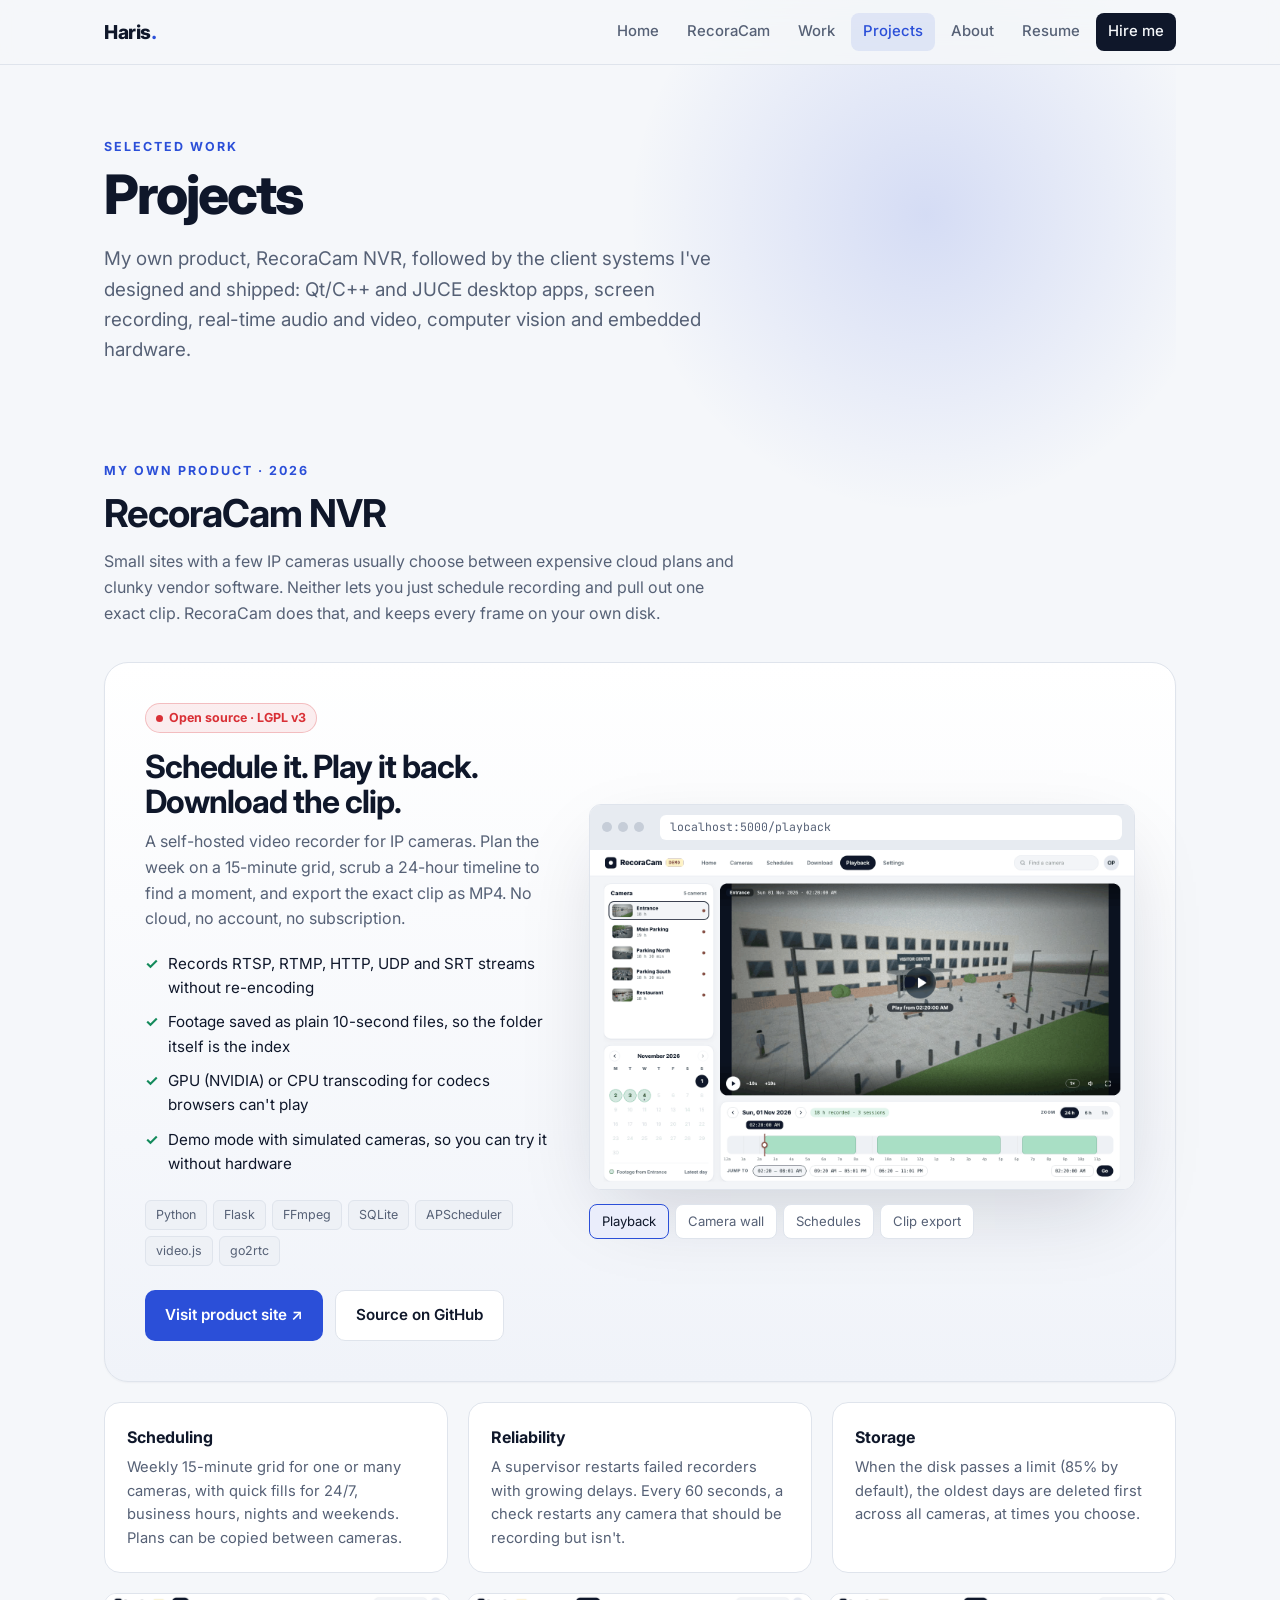
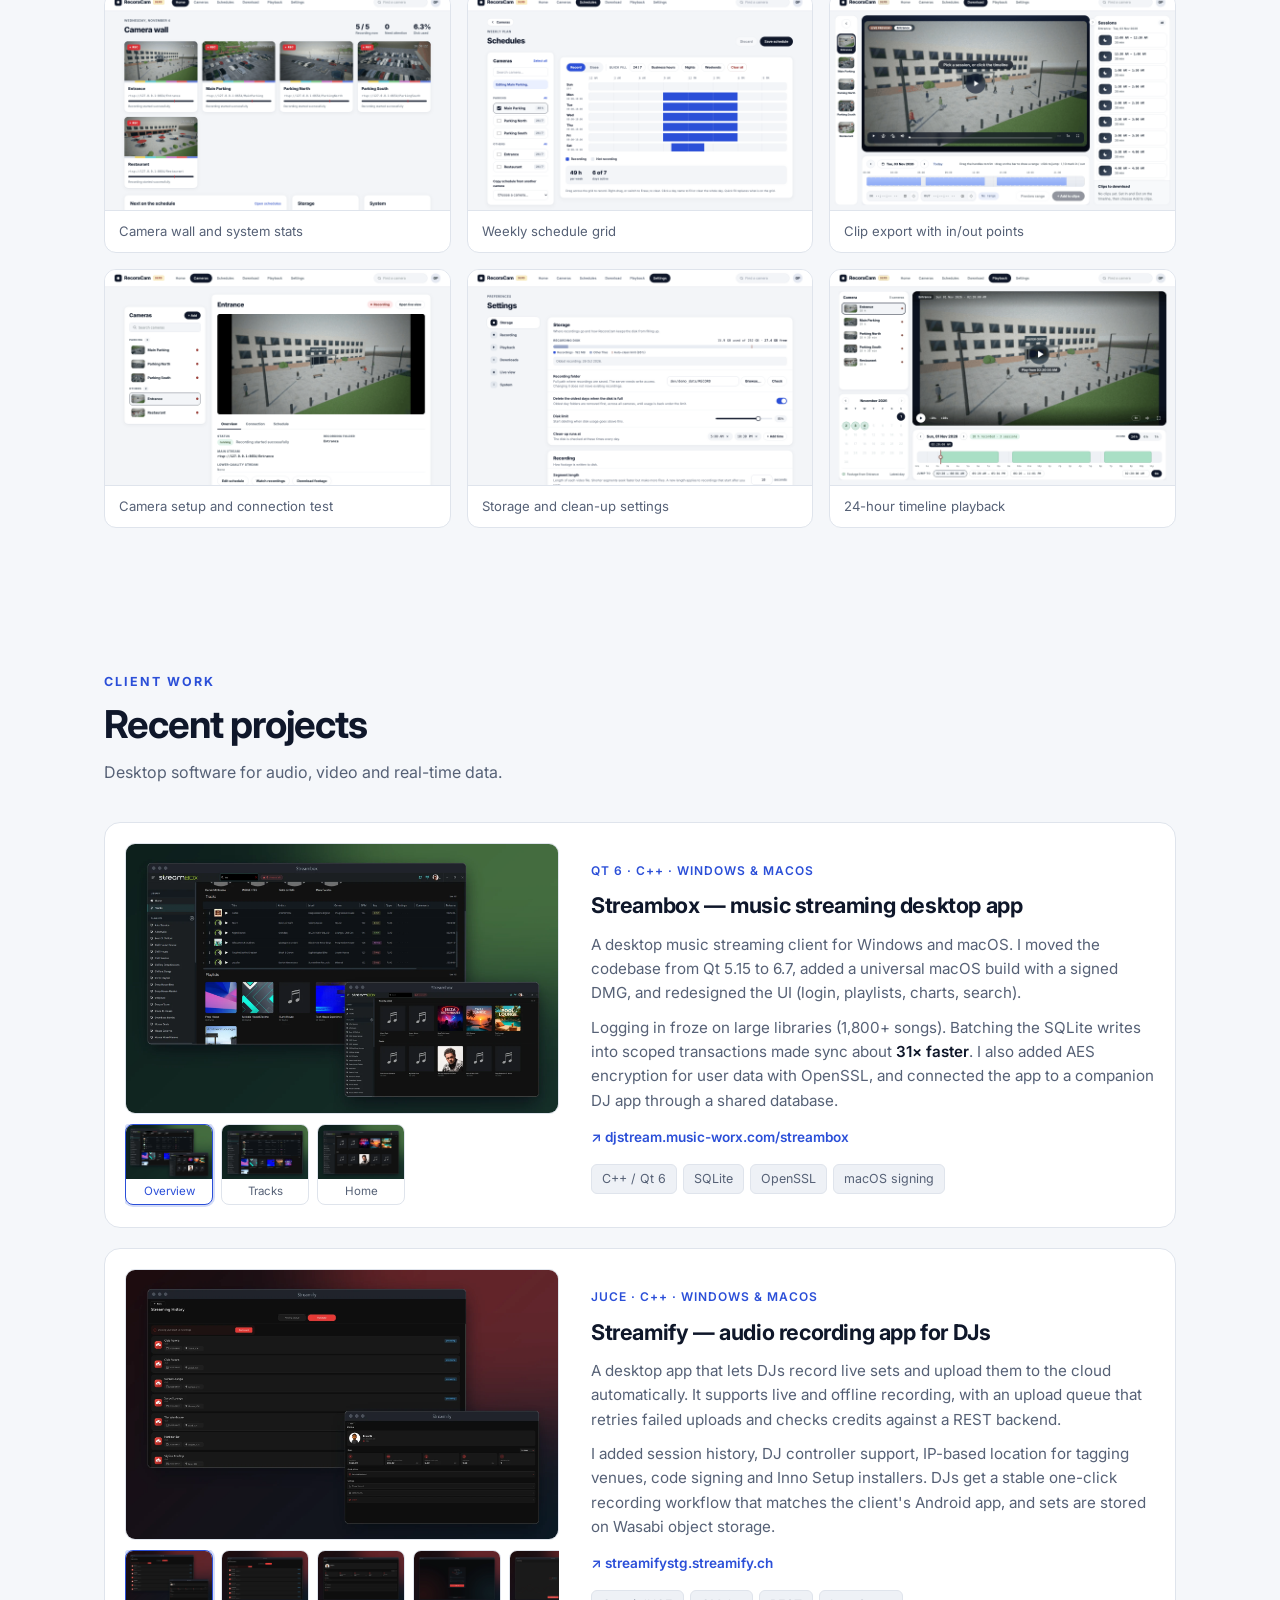
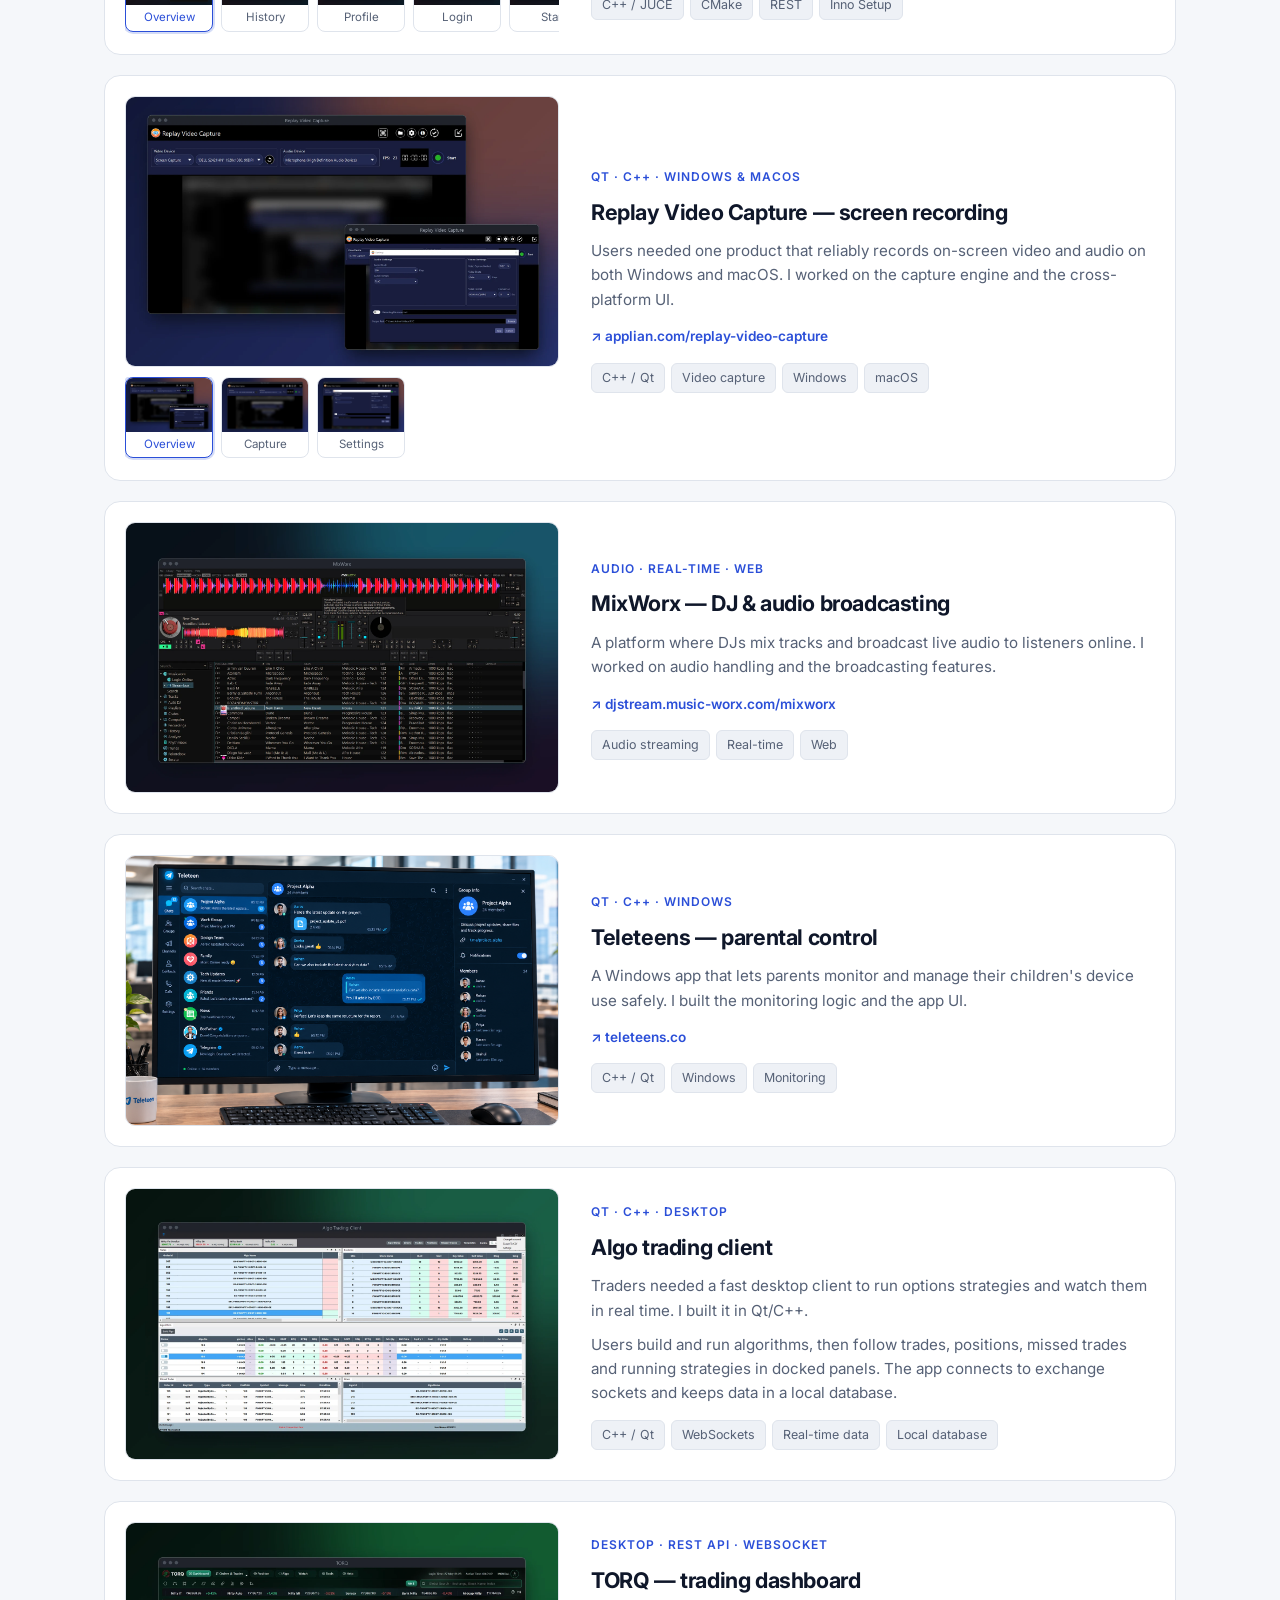
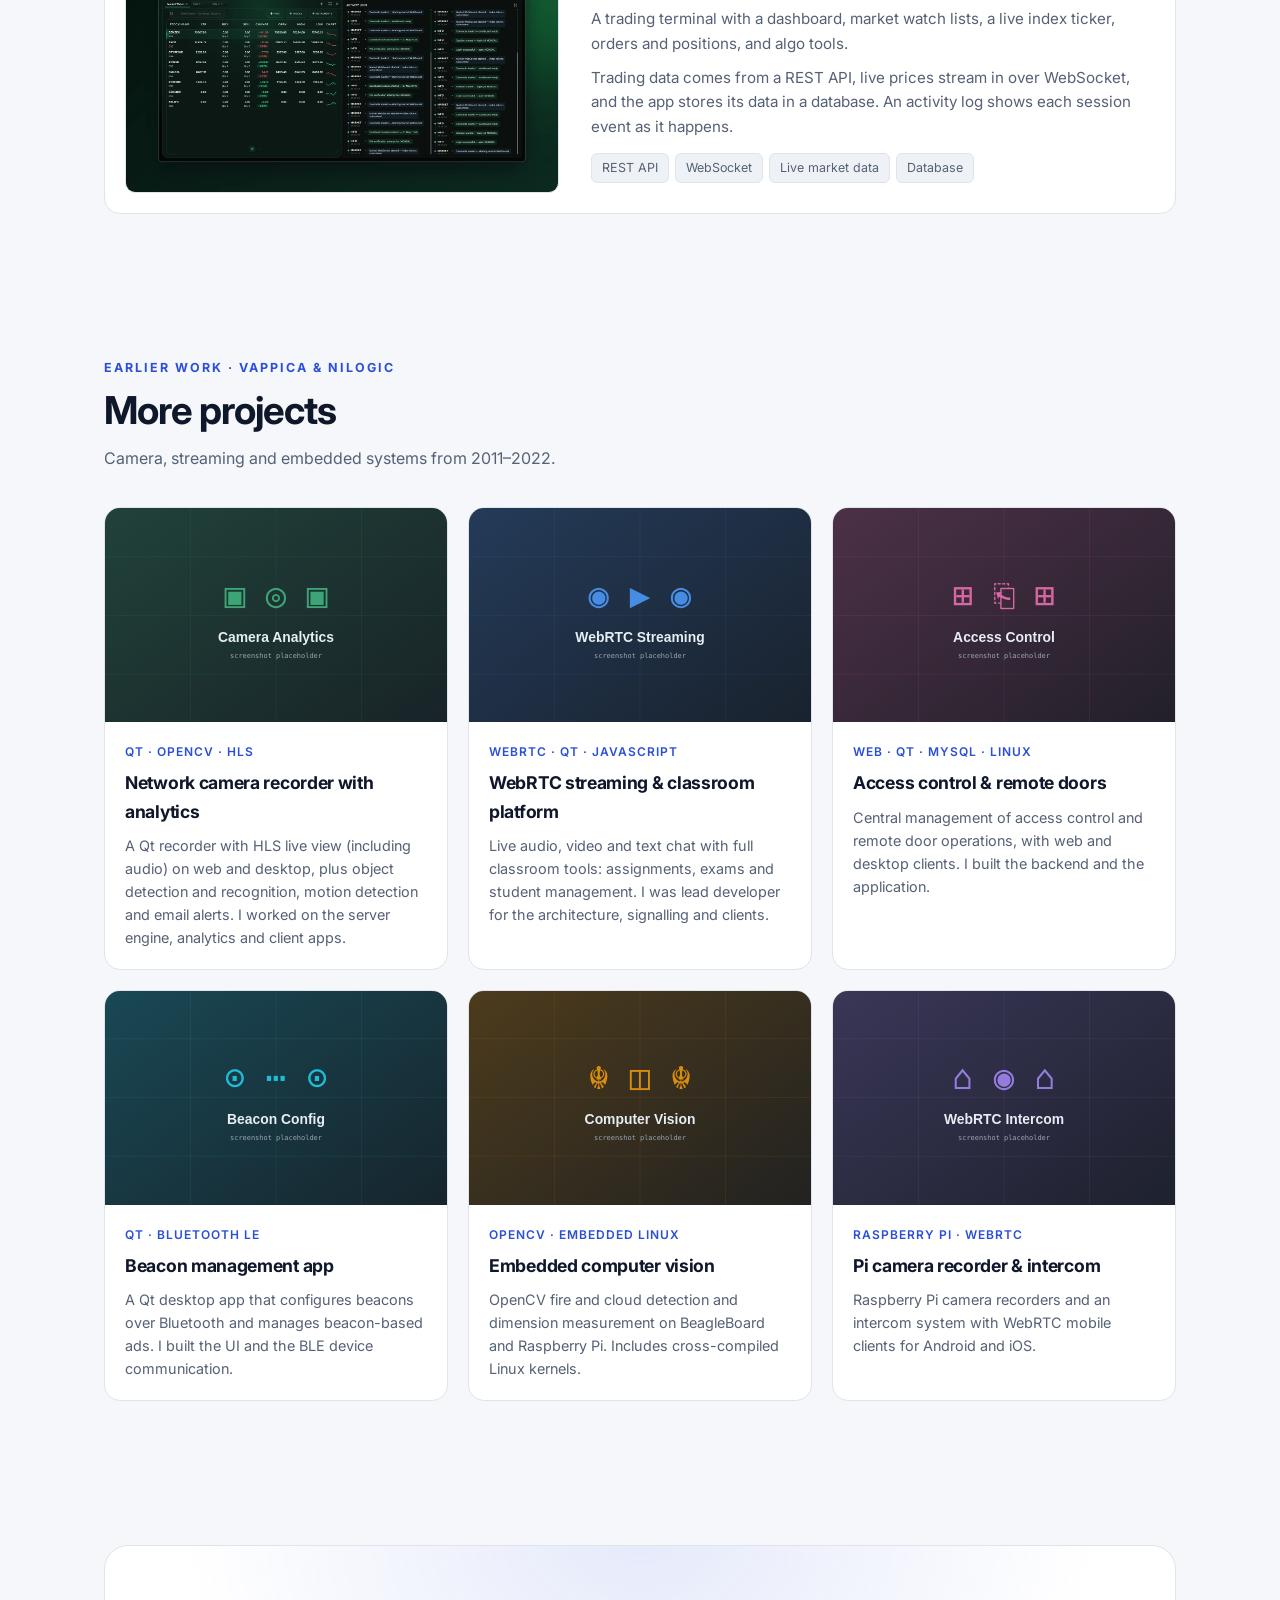
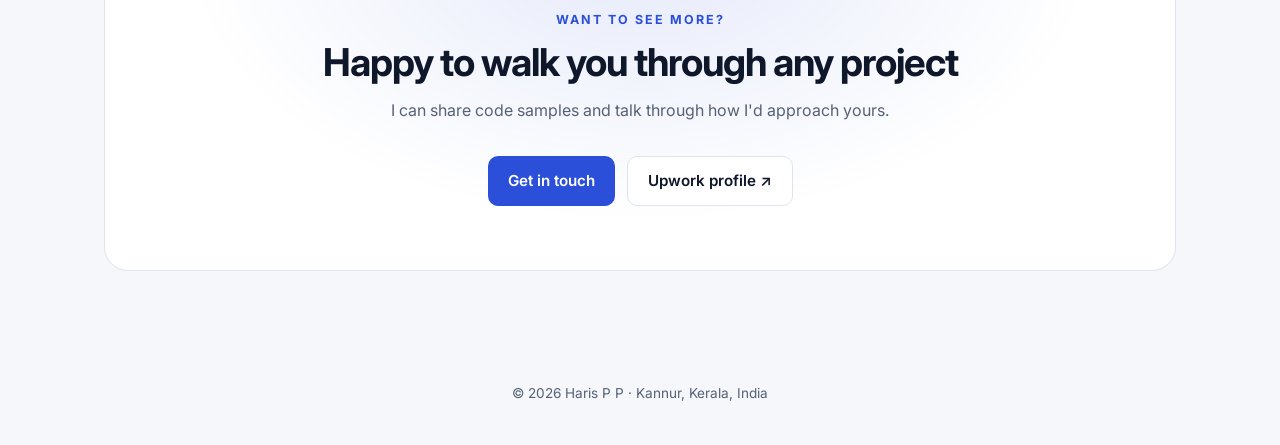
==== commit 224045e4: "Use the same nav menu on home and projects pages Co-Authored-By: Claude Opus 5.5 <noreply@anthropic." ====
--- a/projects.html
+++ b/projects.html
@@ -31,7 +31,9 @@
     <div class="links">
       <a href="index.html">Home</a>
       <a href="#recoracam" class="opt">RecoraCam</a>
+      <a href="#work" class="opt">Work</a>
       <a href="projects.html" class="active opt">Projects</a>
+      <a href="index.html#about" class="opt">About</a>
       <a href="Haris-Resume.pdf" target="_blank" rel="noopener">Resume</a>
       <a href="index.html#contact" class="hire">Hire me</a>
     </div>
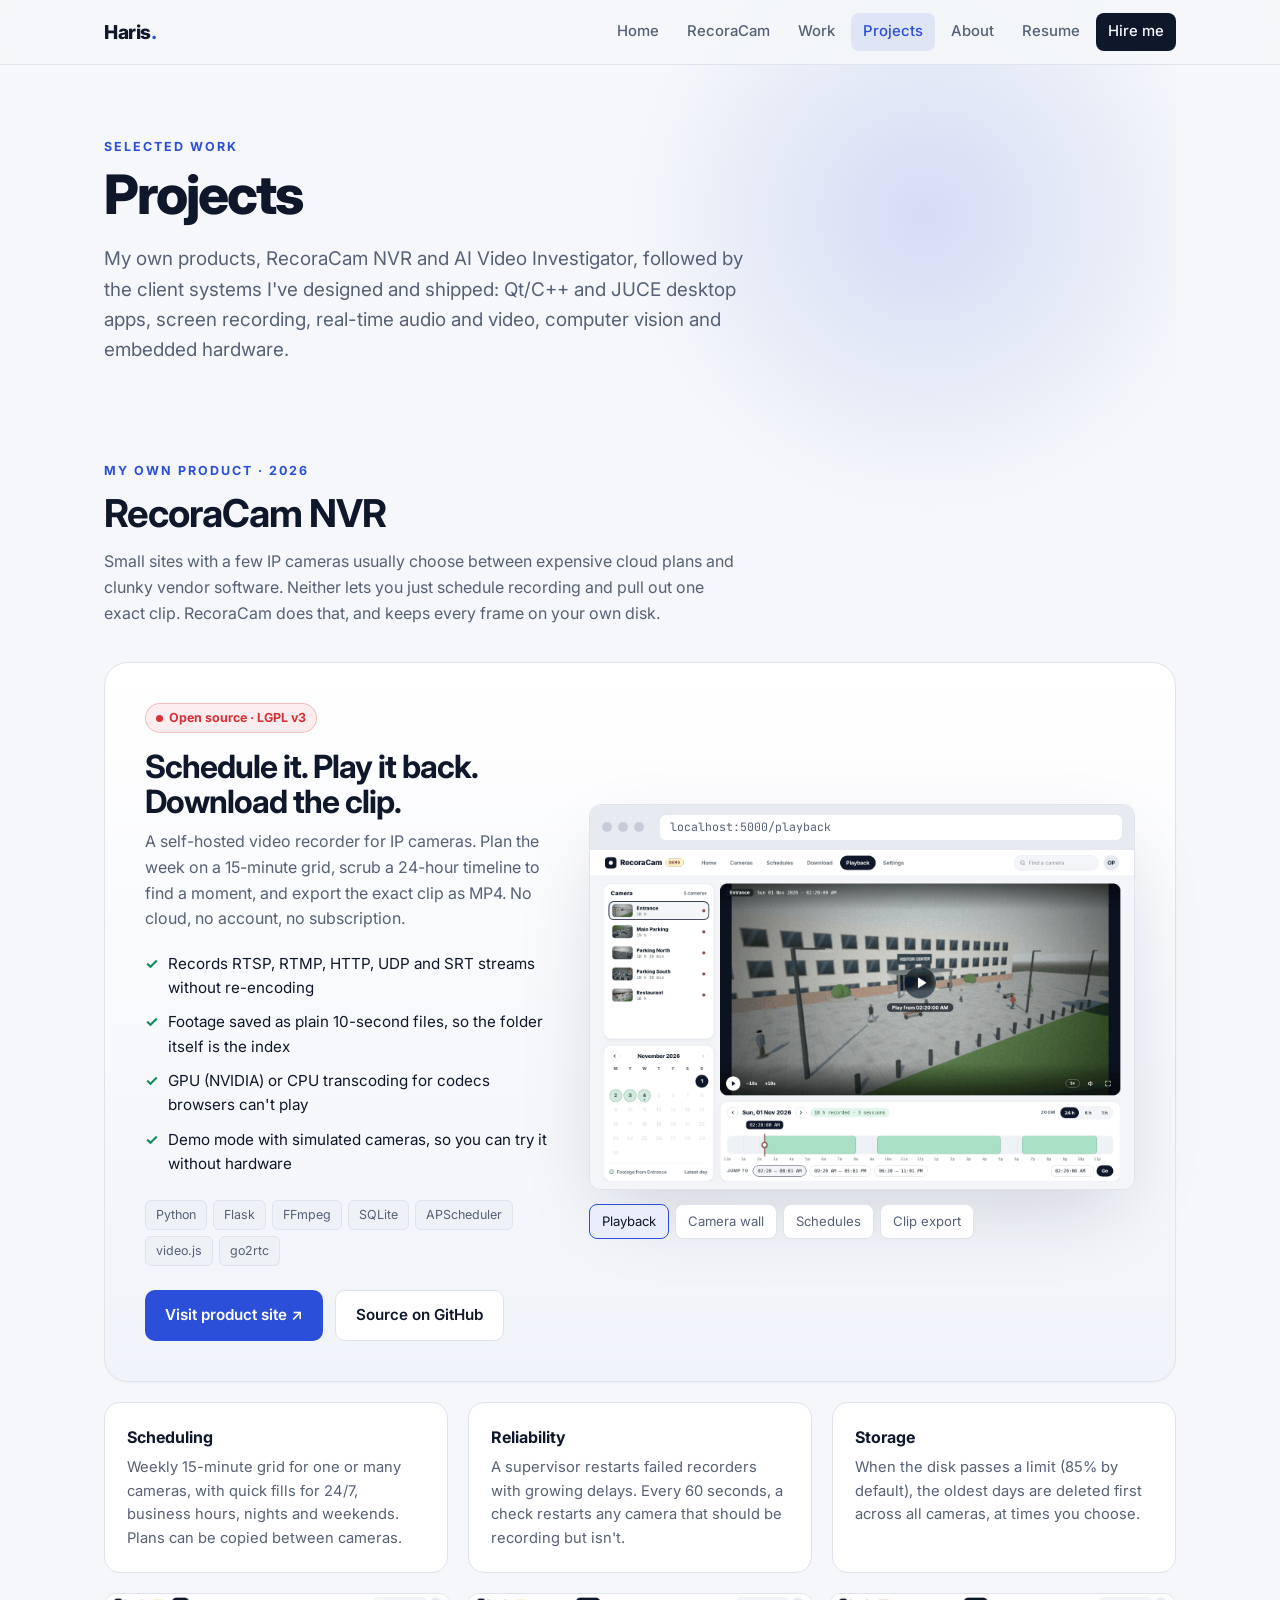
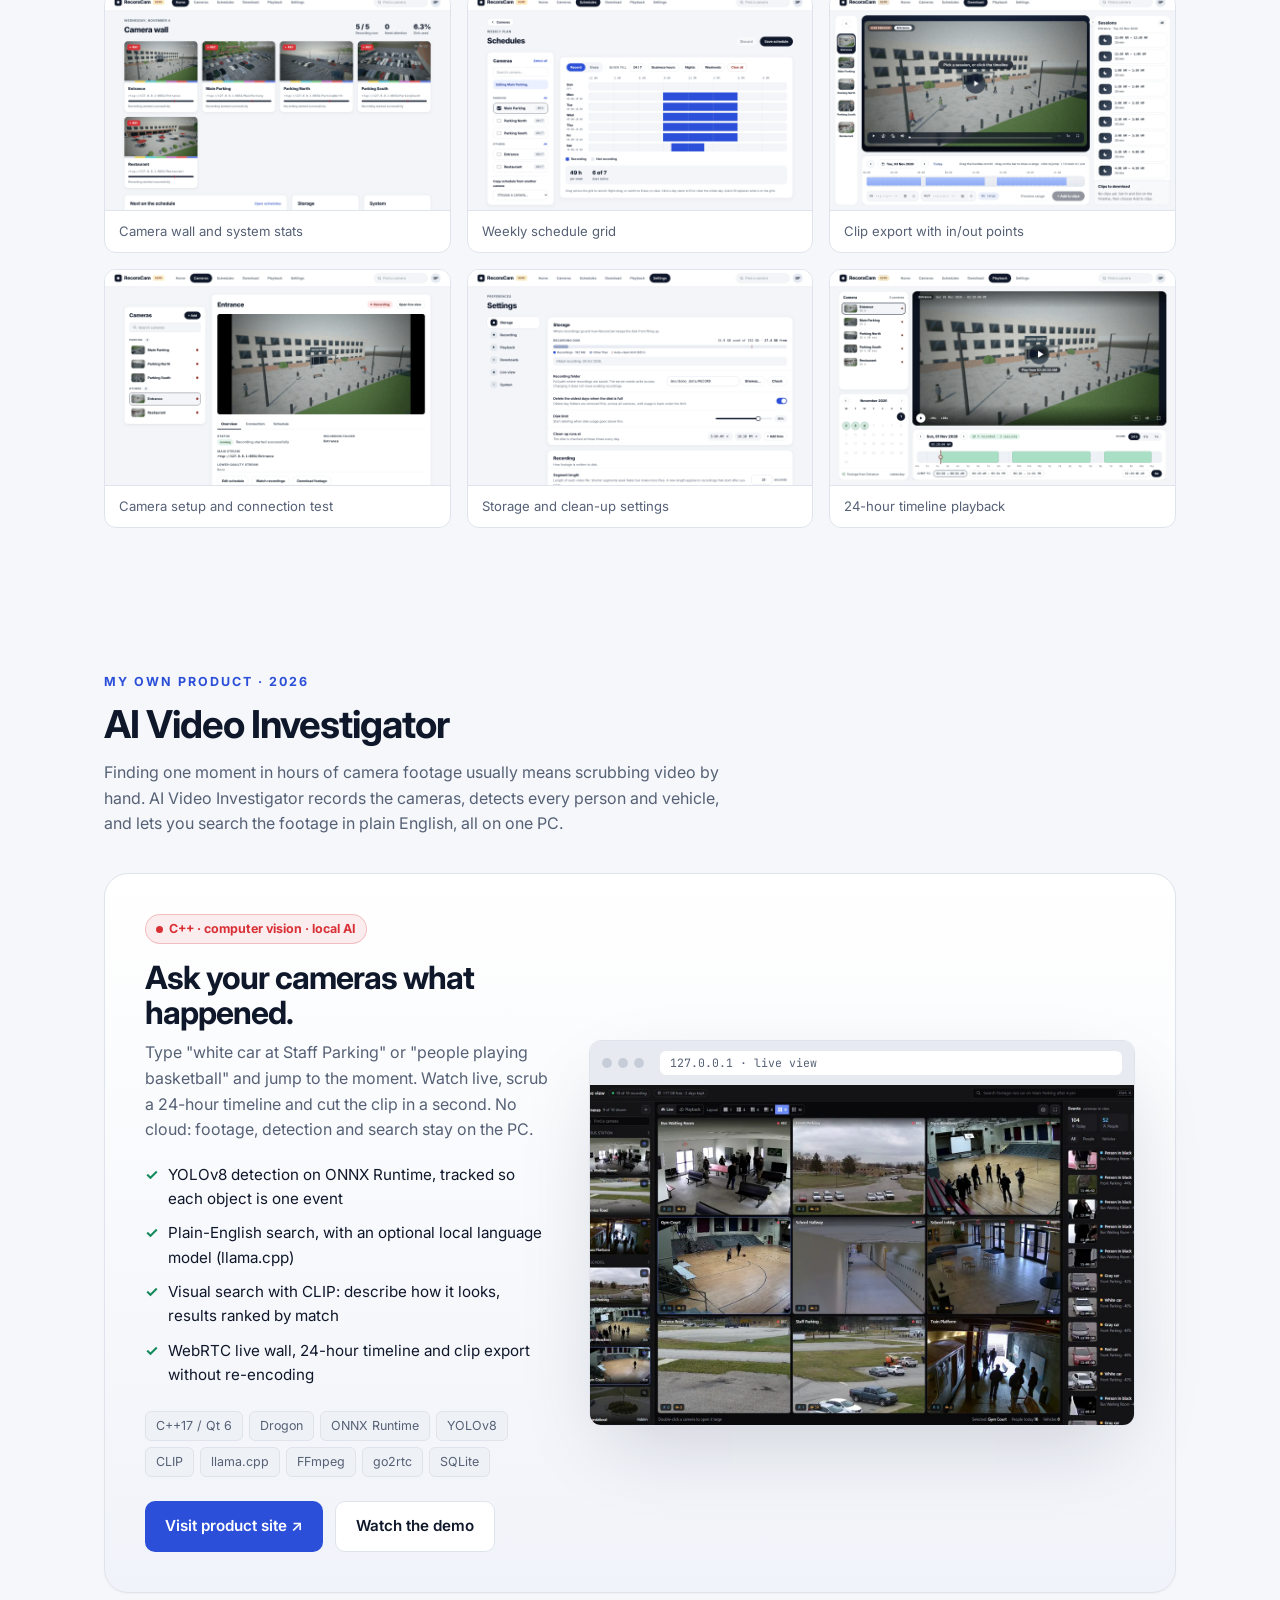
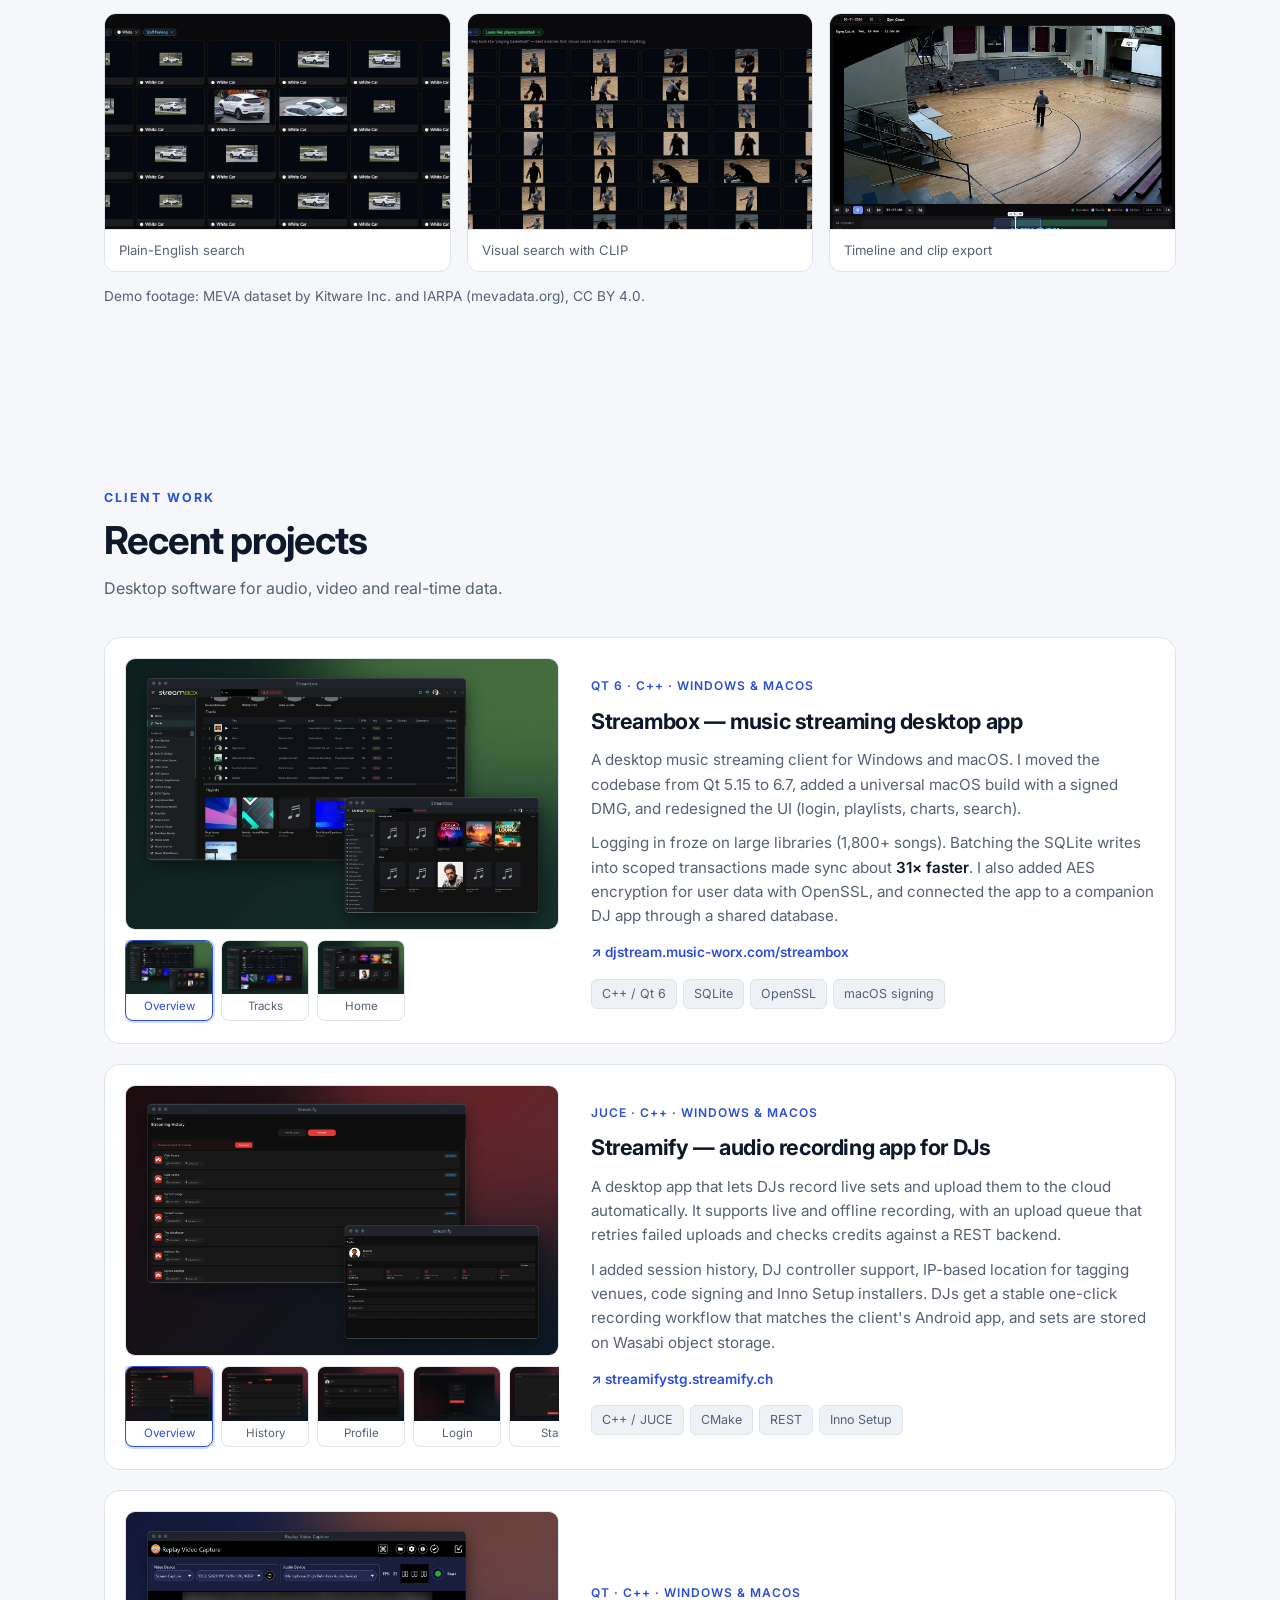
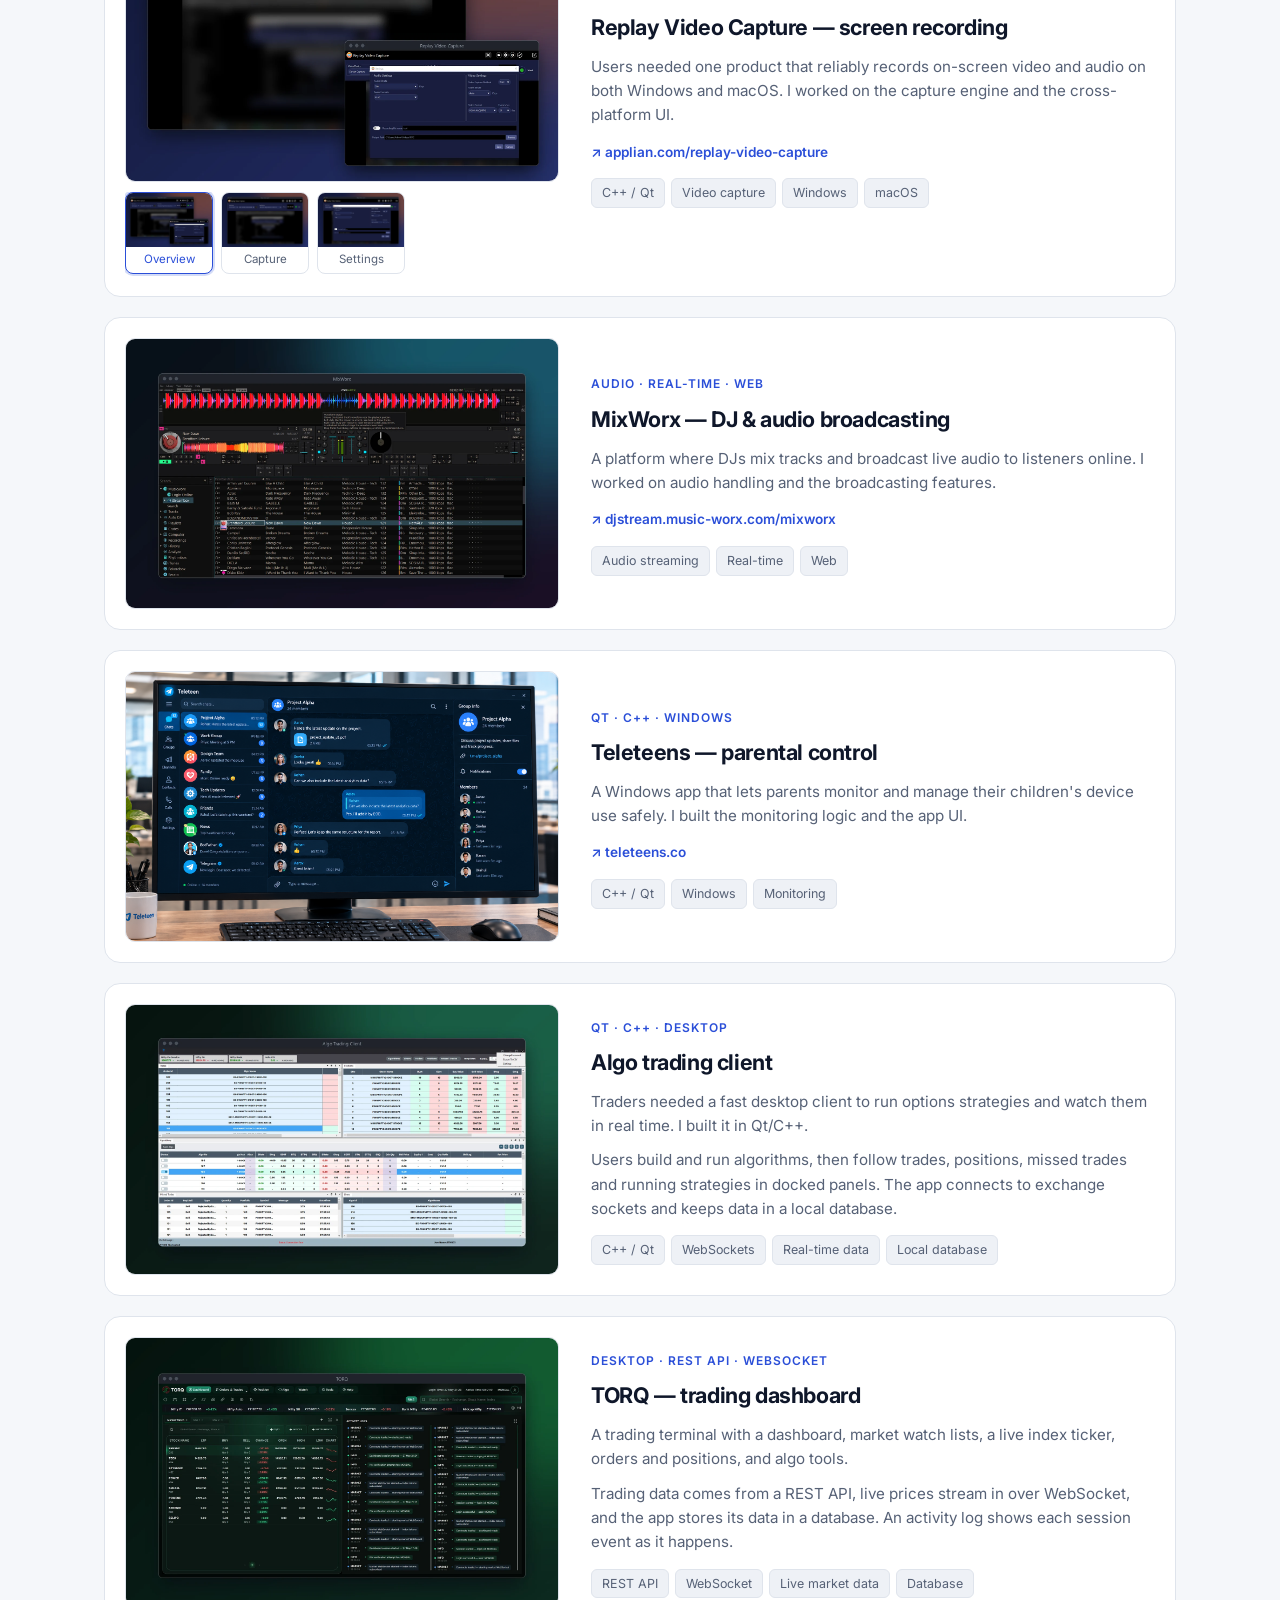
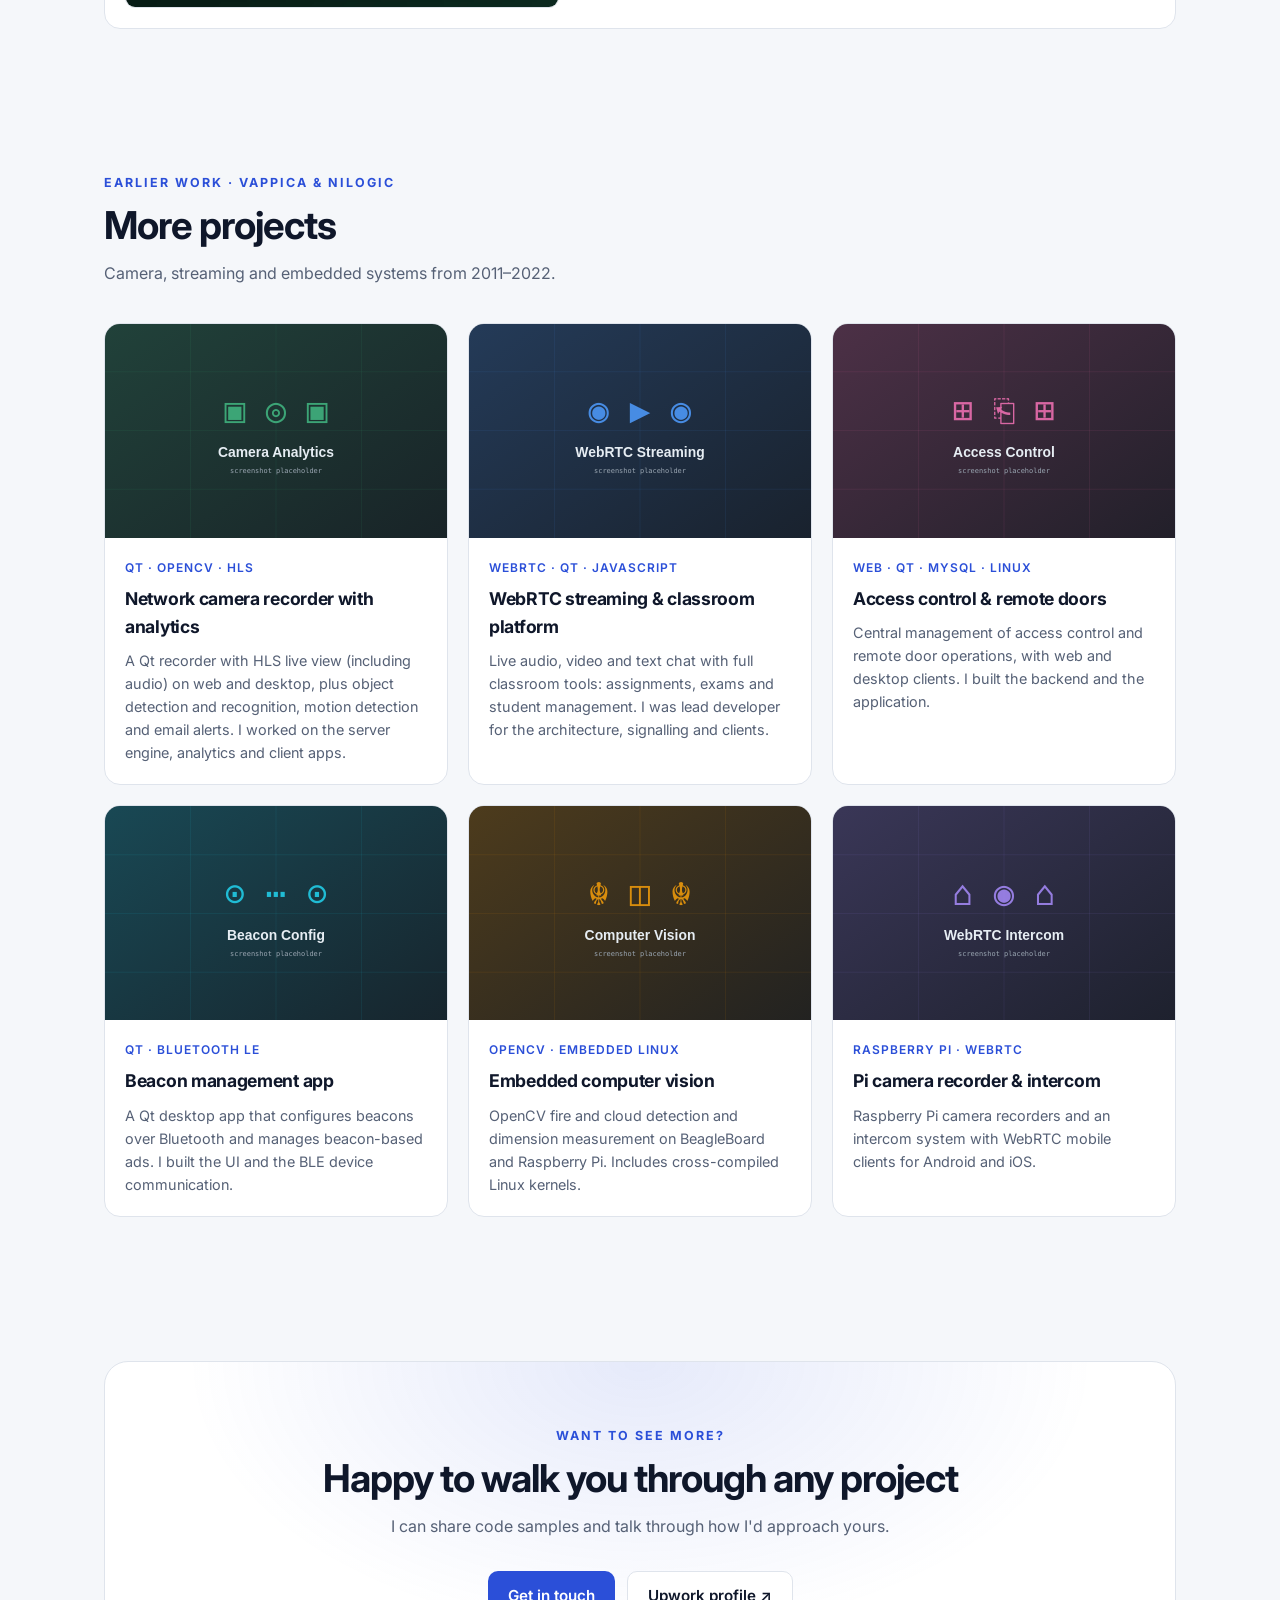
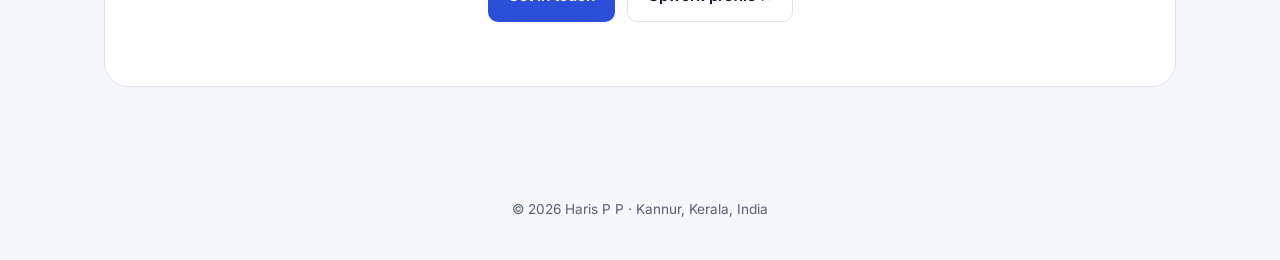
==== commit 3ef69250: "Add AI Video Investigator to projects New section after RecoraCam with a live-view screenshot, searc" ====
--- a/projects.html
+++ b/projects.html
@@ -43,7 +43,7 @@
     <div class="hero small">
       <div class="kicker">Selected work</div>
       <h1>Projects</h1>
-      <p class="lead">My own product, RecoraCam NVR, followed by the client systems I've designed and shipped: Qt/C++ and JUCE desktop apps, screen recording, real-time audio and video, computer vision and embedded hardware.</p>
+      <p class="lead">My own products, RecoraCam NVR and AI Video Investigator, followed by the client systems I've designed and shipped: Qt/C++ and JUCE desktop apps, screen recording, real-time audio and video, computer vision and embedded hardware.</p>
     </div>
 
     <!-- ============ RECORACAM ============ -->
@@ -97,6 +97,45 @@
         <figure><img src="assets/recoracam/settings.png" alt="Storage and clean-up settings" loading="lazy" /><figcaption>Storage and clean-up settings</figcaption></figure>
         <figure><img src="assets/recoracam/playback.png" alt="Timeline playback" loading="lazy" /><figcaption>24-hour timeline playback</figcaption></figure>
       </div>
+    </section>
+
+    <!-- ============ AI VIDEO INVESTIGATOR ============ -->
+    <section id="aivideoinvestigator">
+      <div class="kicker">My own product · 2026</div>
+      <h2>AI Video Investigator</h2>
+      <p class="sub">Finding one moment in hours of camera footage usually means scrubbing video by hand. AI Video Investigator records the cameras, detects every person and vehicle, and lets you search the footage in plain English, all on one PC.</p>
+
+      <div class="spot">
+        <div>
+          <span class="tag">C++ · computer vision · local AI</span>
+          <h3>Ask your cameras what happened.</h3>
+          <p>Type "white car at Staff Parking" or "people playing basketball" and jump to the moment. Watch live, scrub a 24-hour timeline and cut the clip in a second. No cloud: footage, detection and search stay on the PC.</p>
+          <ul class="feat">
+            <li>YOLOv8 detection on ONNX Runtime, tracked so each object is one event</li>
+            <li>Plain-English search, with an optional local language model (llama.cpp)</li>
+            <li>Visual search with CLIP: describe how it looks, results ranked by match</li>
+            <li>WebRTC live wall, 24-hour timeline and clip export without re-encoding</li>
+          </ul>
+          <div class="chips"><span>C++17 / Qt 6</span><span>Drogon</span><span>ONNX Runtime</span><span>YOLOv8</span><span>CLIP</span><span>llama.cpp</span><span>FFmpeg</span><span>go2rtc</span><span>SQLite</span></div>
+          <div class="cta" style="margin-top:0">
+            <a class="btn btn-p" href="https://haris-pp.github.io/aivideoinvestigator-website/" target="_blank" rel="noopener">Visit product site ↗</a>
+            <a class="btn btn-g" href="https://haris-pp.github.io/aivideoinvestigator-website/#demo" target="_blank" rel="noopener">Watch the demo</a>
+          </div>
+        </div>
+        <div>
+          <div class="browser">
+            <div class="bar"><i></i><i></i><i></i><span class="url mono">127.0.0.1 · live view</span></div>
+            <img src="assets/aivideoinvestigator/live.webp" alt="AI Video Investigator live view: a nine-camera wall with a camera list and today's detections" width="1440" height="810" loading="lazy" />
+          </div>
+        </div>
+      </div>
+
+      <div class="gallery">
+        <figure><img src="assets/aivideoinvestigator/search.webp" alt="Search results for white car at Staff Parking" loading="lazy" /><figcaption>Plain-English search</figcaption></figure>
+        <figure><img src="assets/aivideoinvestigator/visual.webp" alt="Visual search results for people playing basketball" loading="lazy" /><figcaption>Visual search with CLIP</figcaption></figure>
+        <figure><img src="assets/aivideoinvestigator/playback.webp" alt="Playback with a 24-hour timeline of people, vehicles and motion" loading="lazy" /><figcaption>Timeline and clip export</figcaption></figure>
+      </div>
+      <p class="sub" style="font-size:.85rem;margin-top:14px">Demo footage: MEVA dataset by Kitware Inc. and IARPA (mevadata.org), CC BY 4.0.</p>
     </section>
 
     <!-- ============ RECENT CLIENT WORK ============ -->
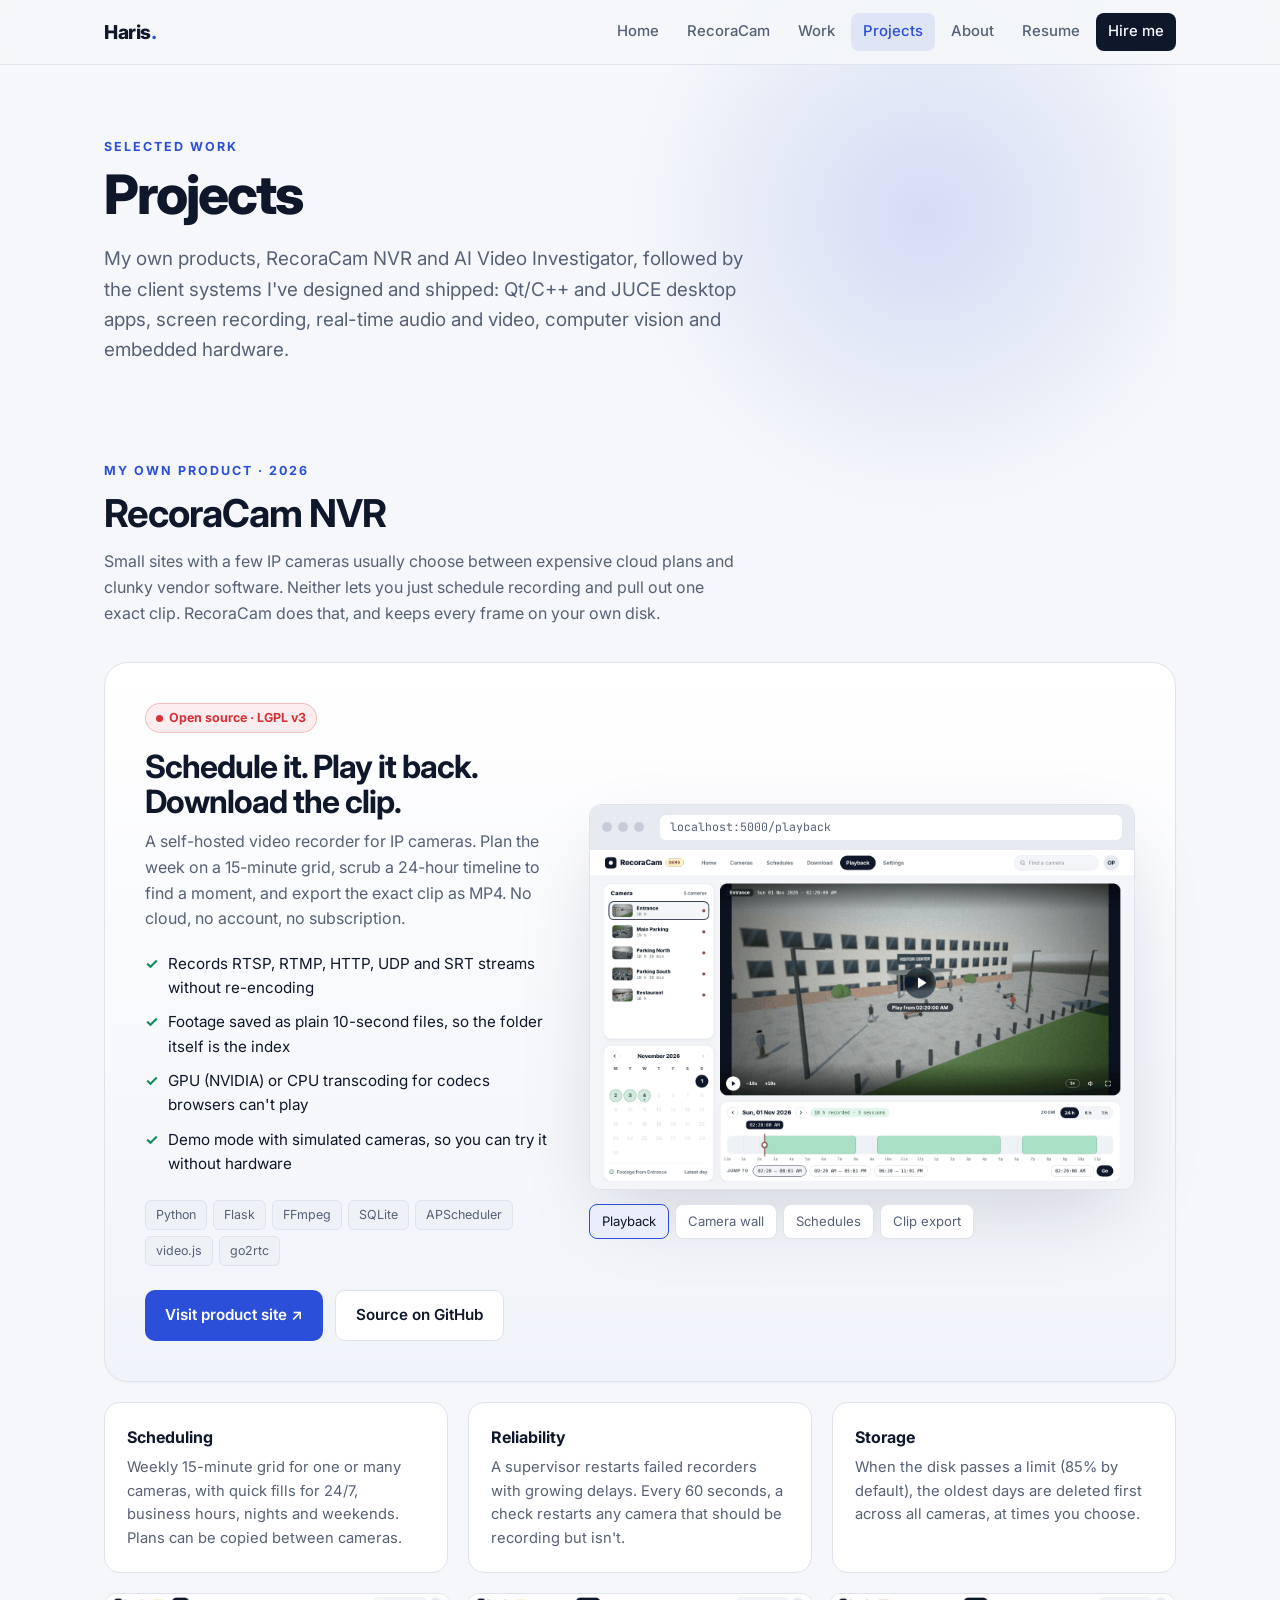
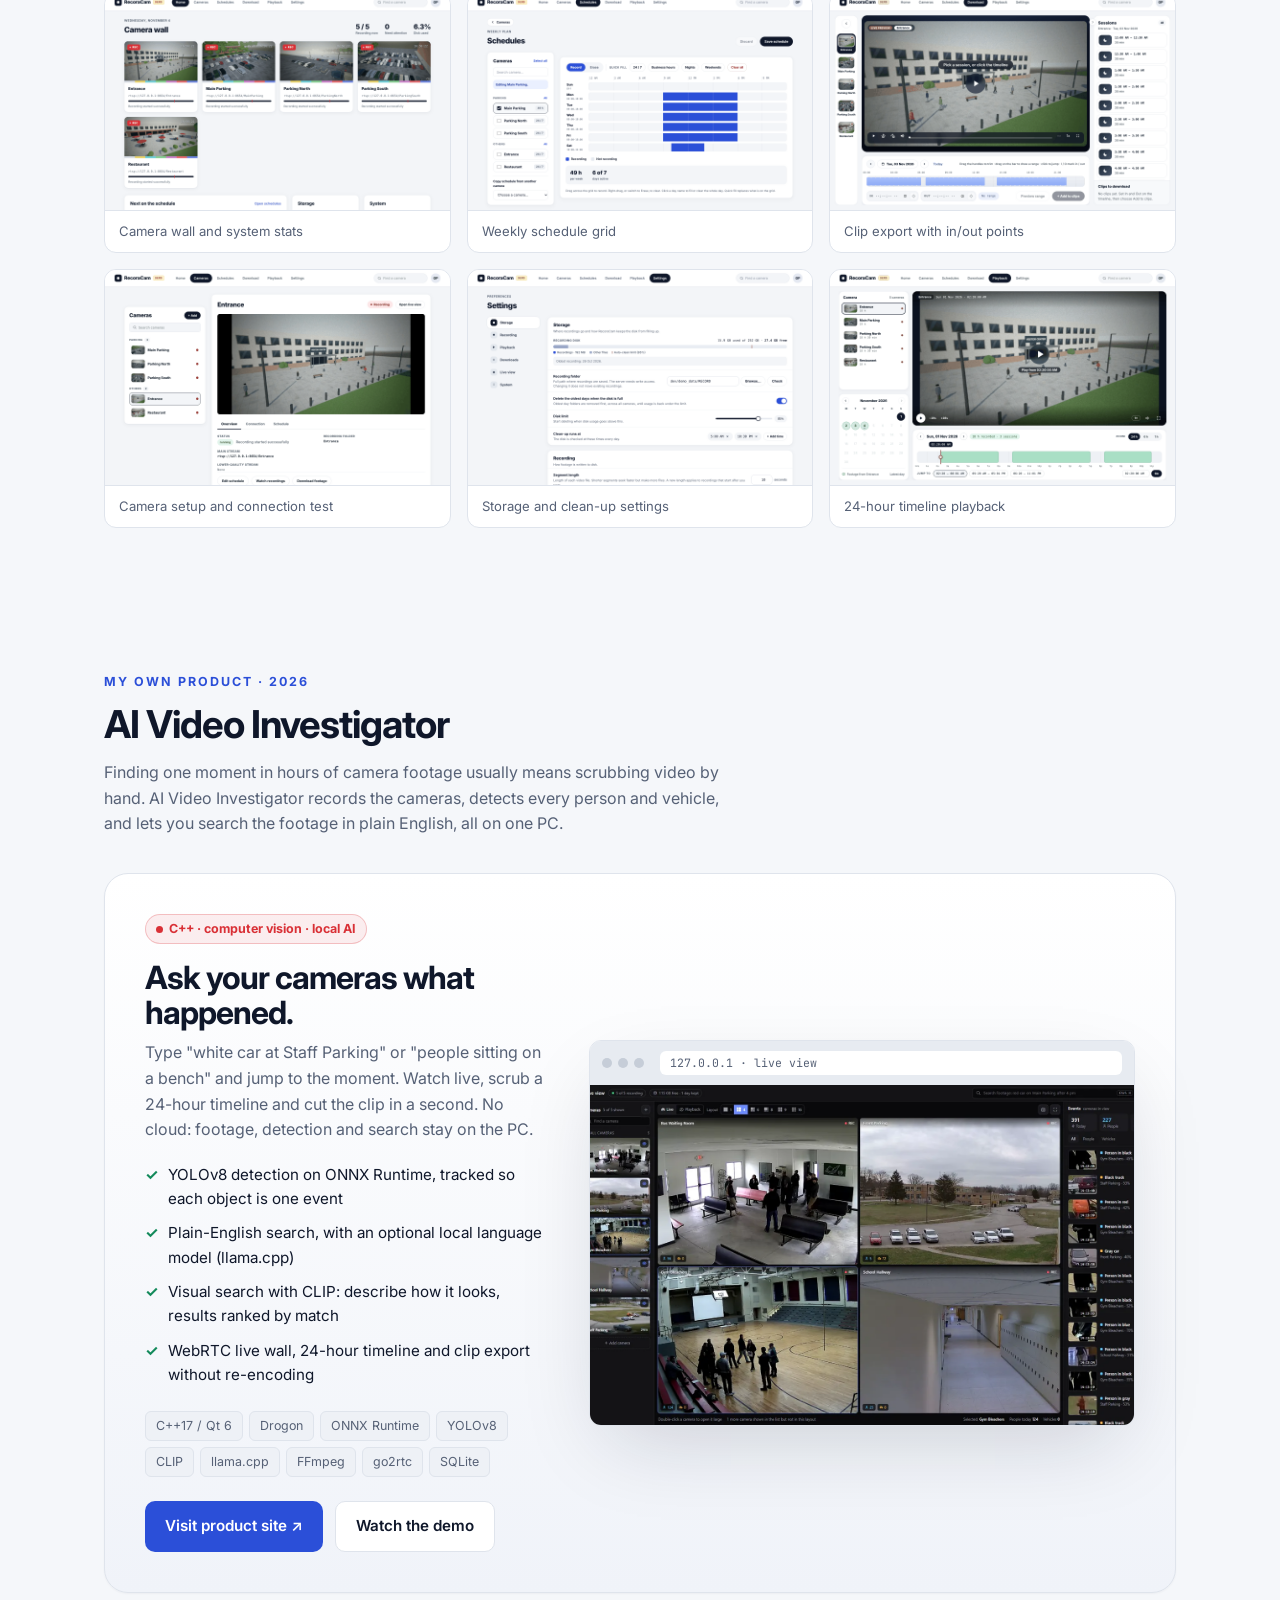
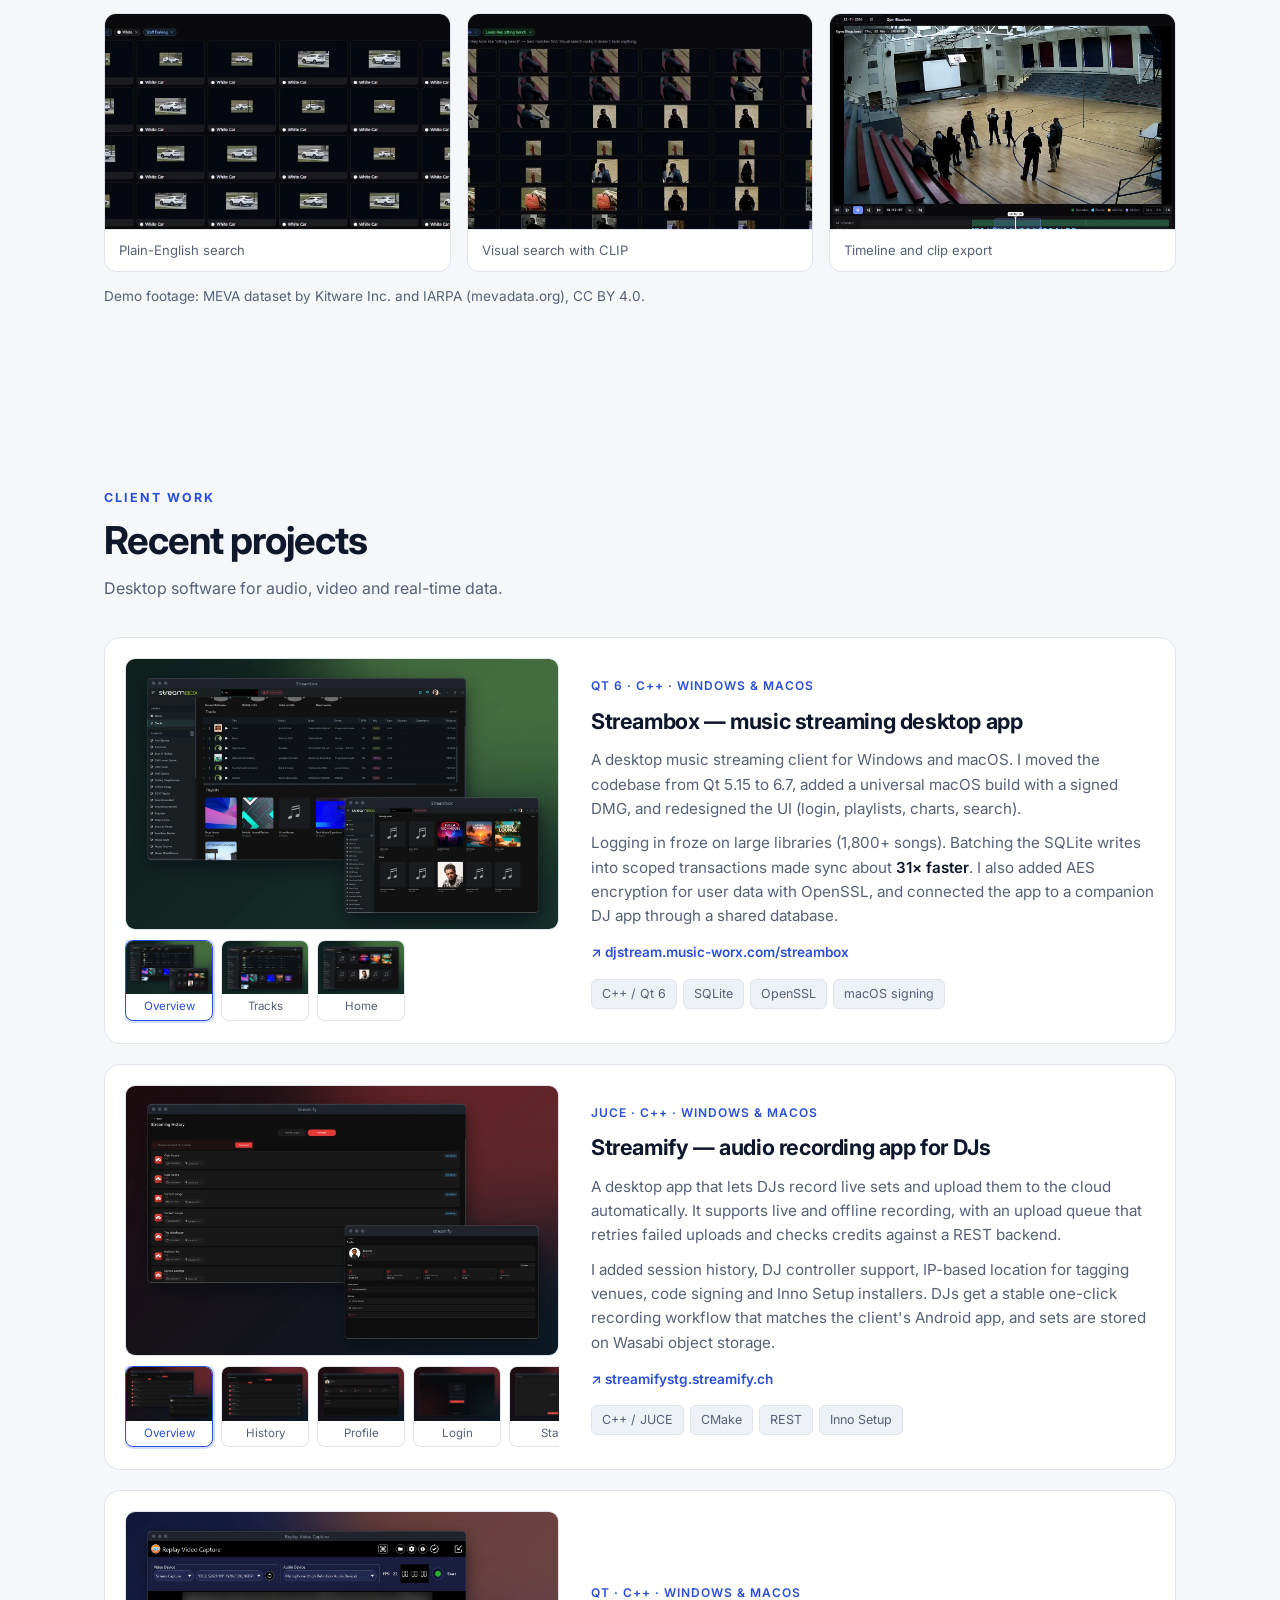
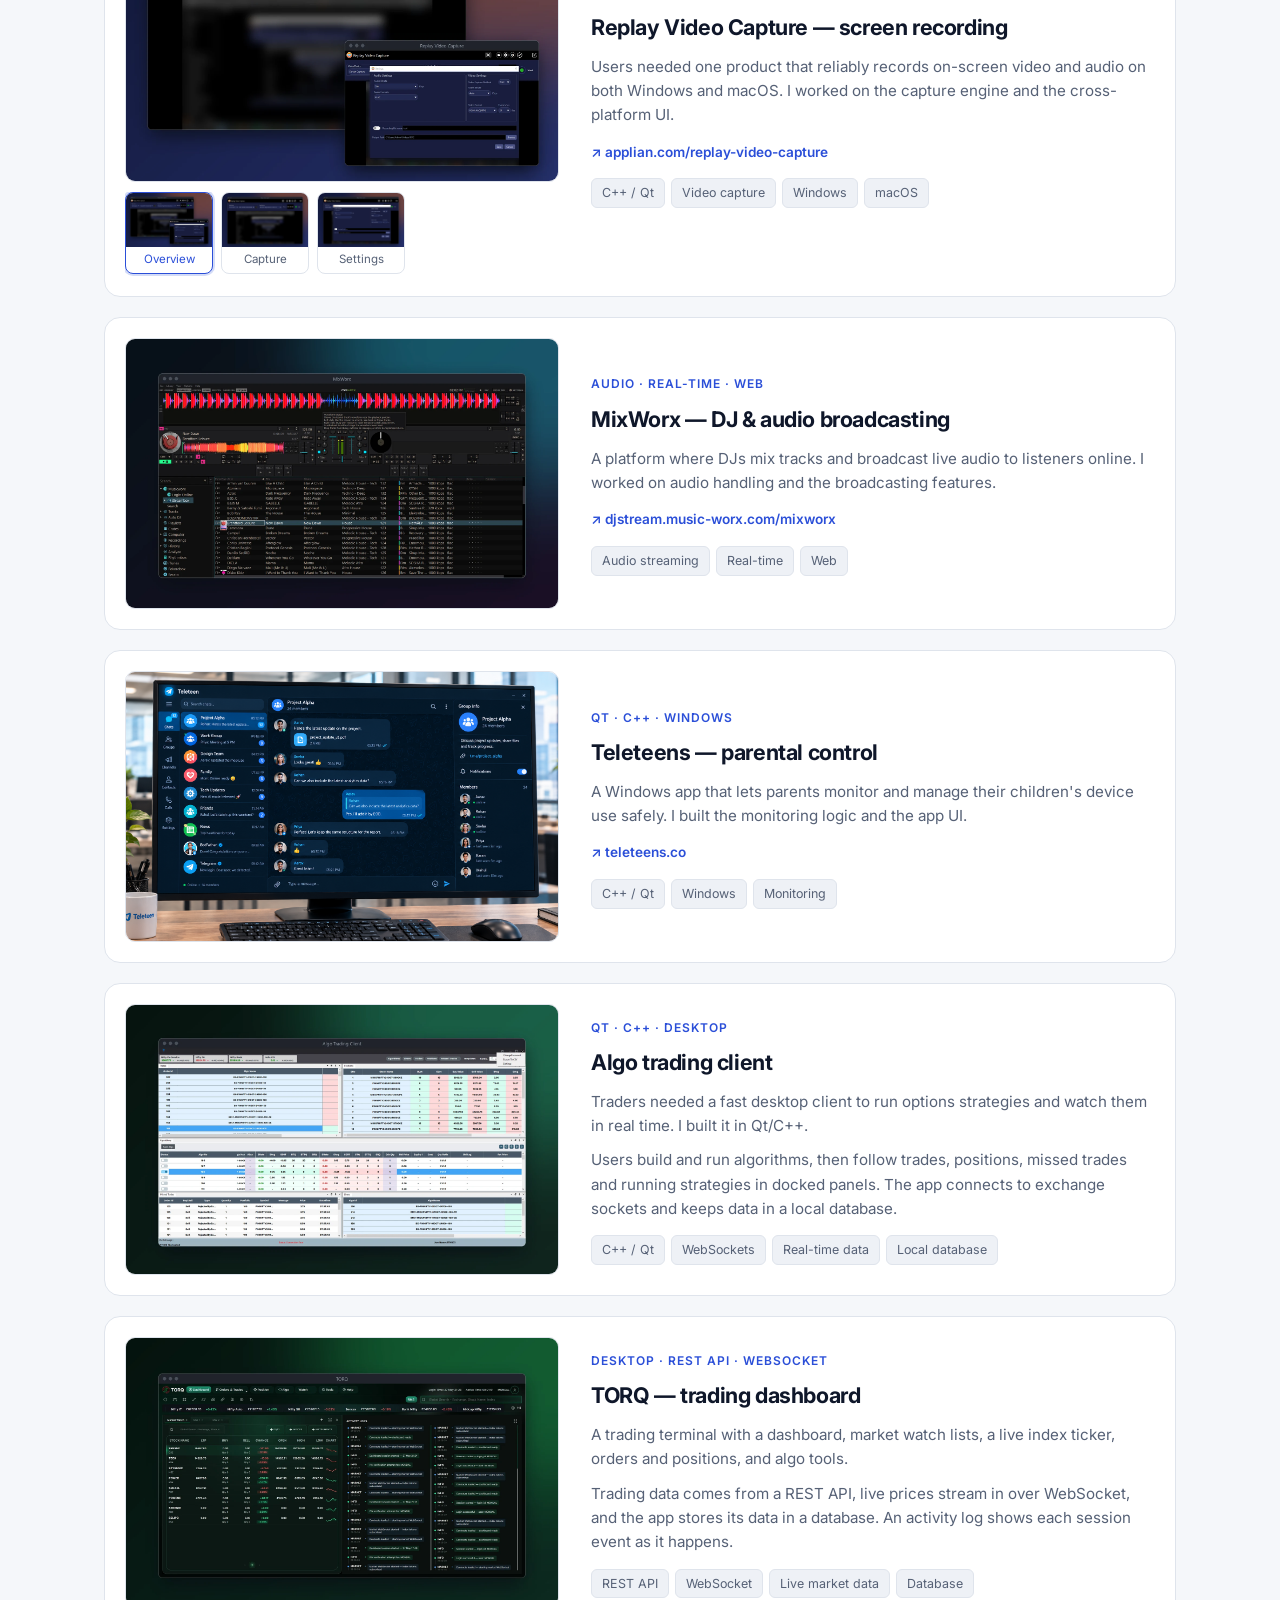
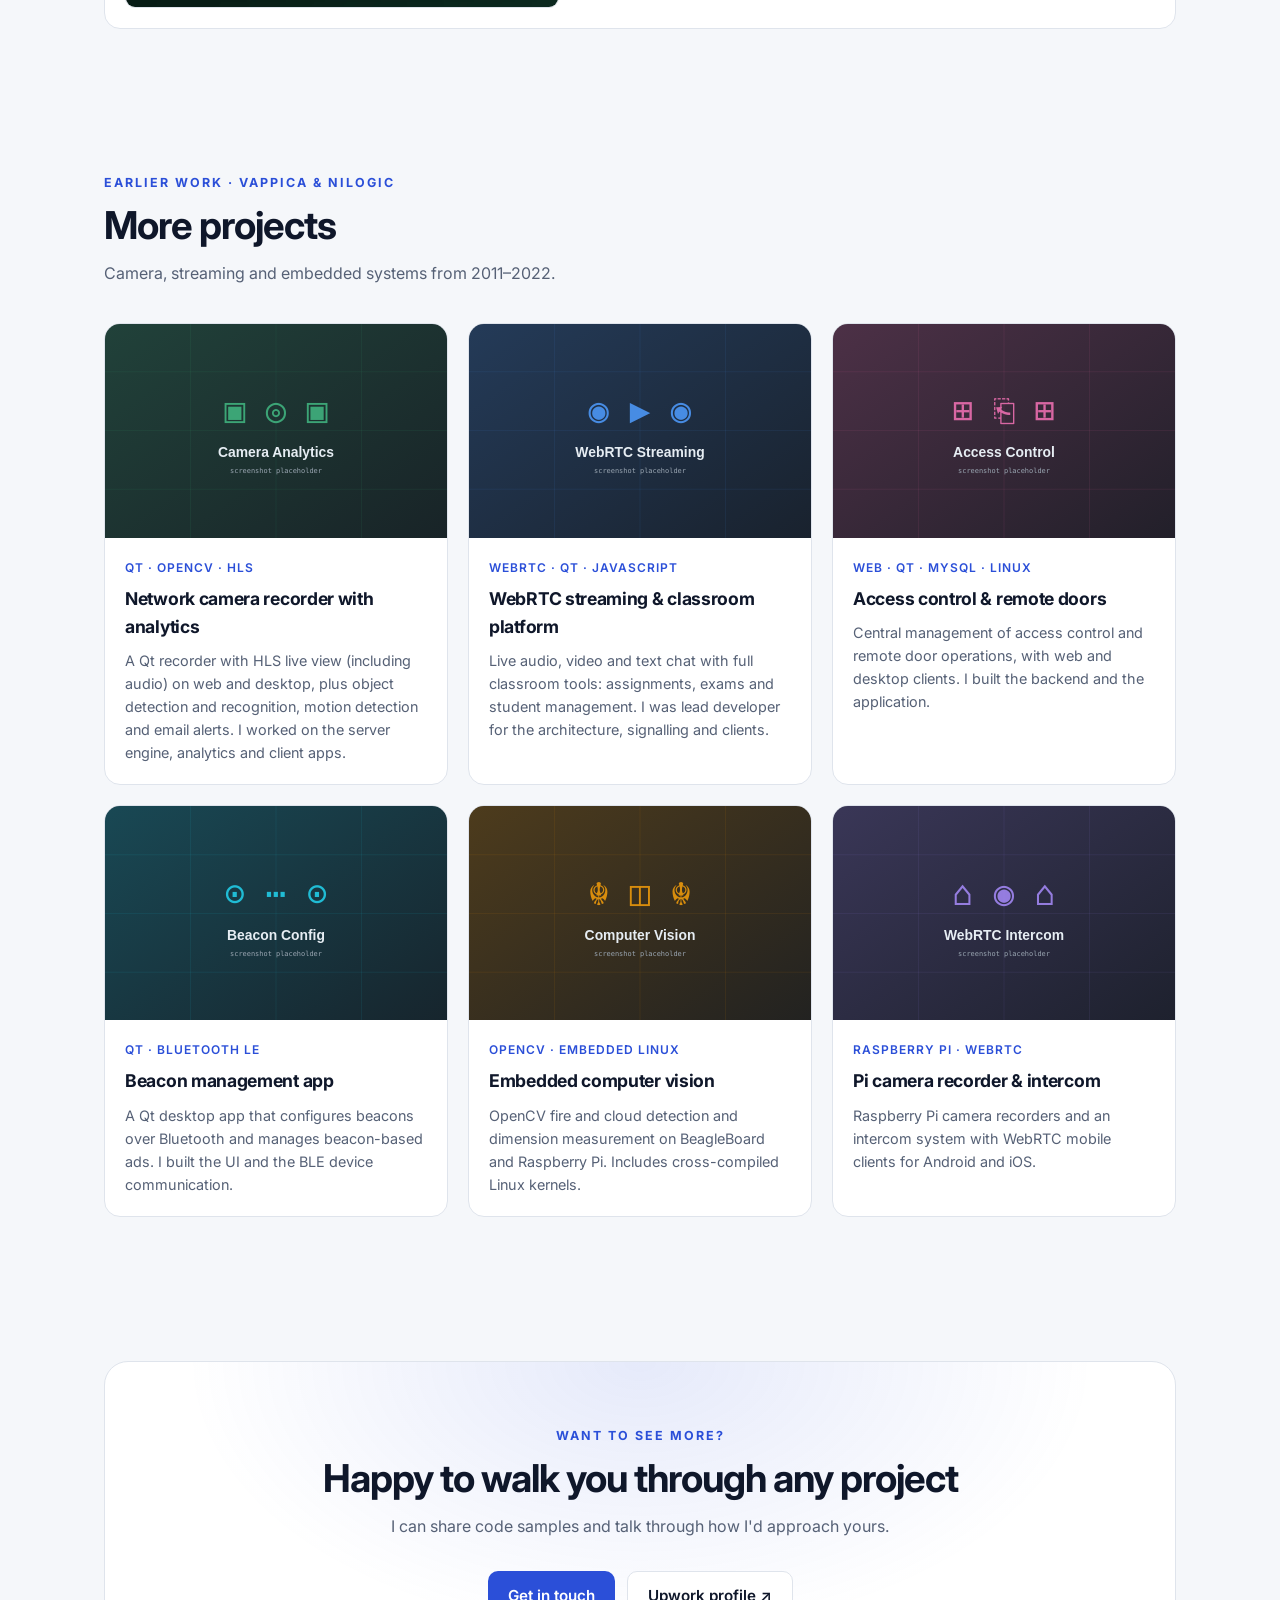
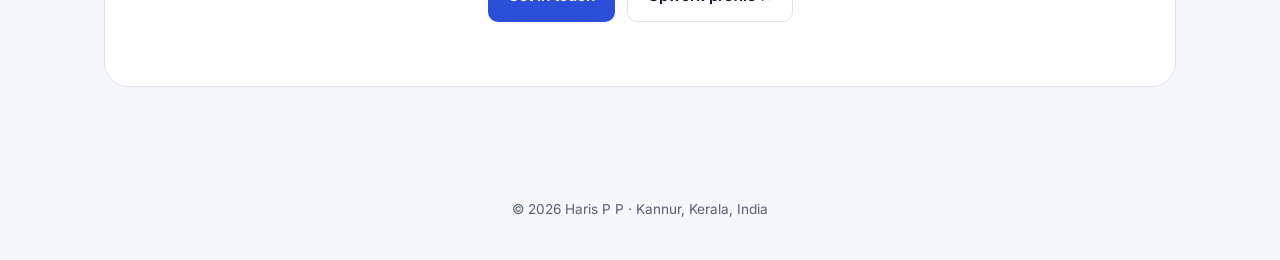
==== commit 0c7ce65f: "Update AI Video Investigator screenshots and example search" ====
--- a/projects.html
+++ b/projects.html
@@ -109,7 +109,7 @@
         <div>
           <span class="tag">C++ · computer vision · local AI</span>
           <h3>Ask your cameras what happened.</h3>
-          <p>Type "white car at Staff Parking" or "people playing basketball" and jump to the moment. Watch live, scrub a 24-hour timeline and cut the clip in a second. No cloud: footage, detection and search stay on the PC.</p>
+          <p>Type "white car at Staff Parking" or "people sitting on a bench" and jump to the moment. Watch live, scrub a 24-hour timeline and cut the clip in a second. No cloud: footage, detection and search stay on the PC.</p>
           <ul class="feat">
             <li>YOLOv8 detection on ONNX Runtime, tracked so each object is one event</li>
             <li>Plain-English search, with an optional local language model (llama.cpp)</li>
@@ -125,14 +125,14 @@
         <div>
           <div class="browser">
             <div class="bar"><i></i><i></i><i></i><span class="url mono">127.0.0.1 · live view</span></div>
-            <img src="assets/aivideoinvestigator/live.webp" alt="AI Video Investigator live view: a nine-camera wall with a camera list and today's detections" width="1440" height="810" loading="lazy" />
+            <img src="assets/aivideoinvestigator/live.webp" alt="AI Video Investigator live view: a four-camera wall with a camera list and today's detections" width="1440" height="810" loading="lazy" />
           </div>
         </div>
       </div>
 
       <div class="gallery">
         <figure><img src="assets/aivideoinvestigator/search.webp" alt="Search results for white car at Staff Parking" loading="lazy" /><figcaption>Plain-English search</figcaption></figure>
-        <figure><img src="assets/aivideoinvestigator/visual.webp" alt="Visual search results for people playing basketball" loading="lazy" /><figcaption>Visual search with CLIP</figcaption></figure>
+        <figure><img src="assets/aivideoinvestigator/visual.webp" alt="Visual search results for people sitting on a bench" loading="lazy" /><figcaption>Visual search with CLIP</figcaption></figure>
         <figure><img src="assets/aivideoinvestigator/playback.webp" alt="Playback with a 24-hour timeline of people, vehicles and motion" loading="lazy" /><figcaption>Timeline and clip export</figcaption></figure>
       </div>
       <p class="sub" style="font-size:.85rem;margin-top:14px">Demo footage: MEVA dataset by Kitware Inc. and IARPA (mevadata.org), CC BY 4.0.</p>
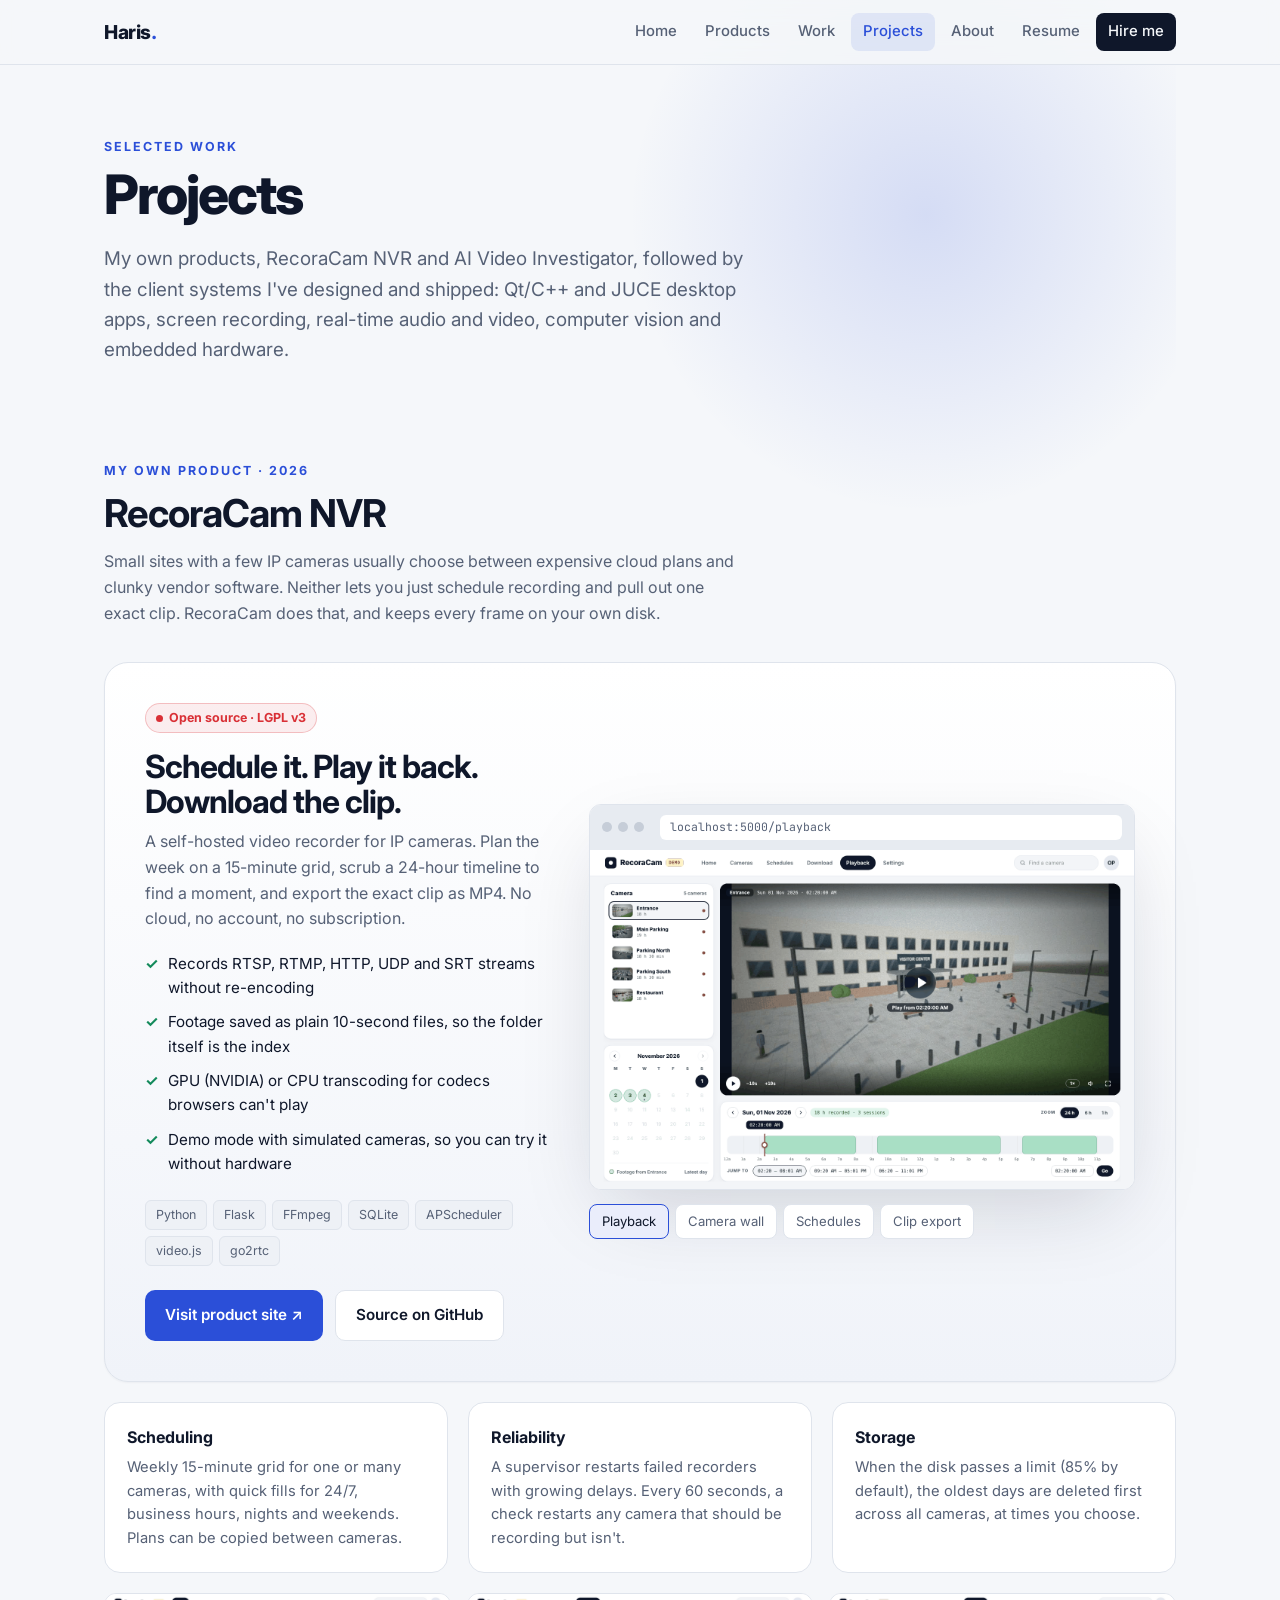
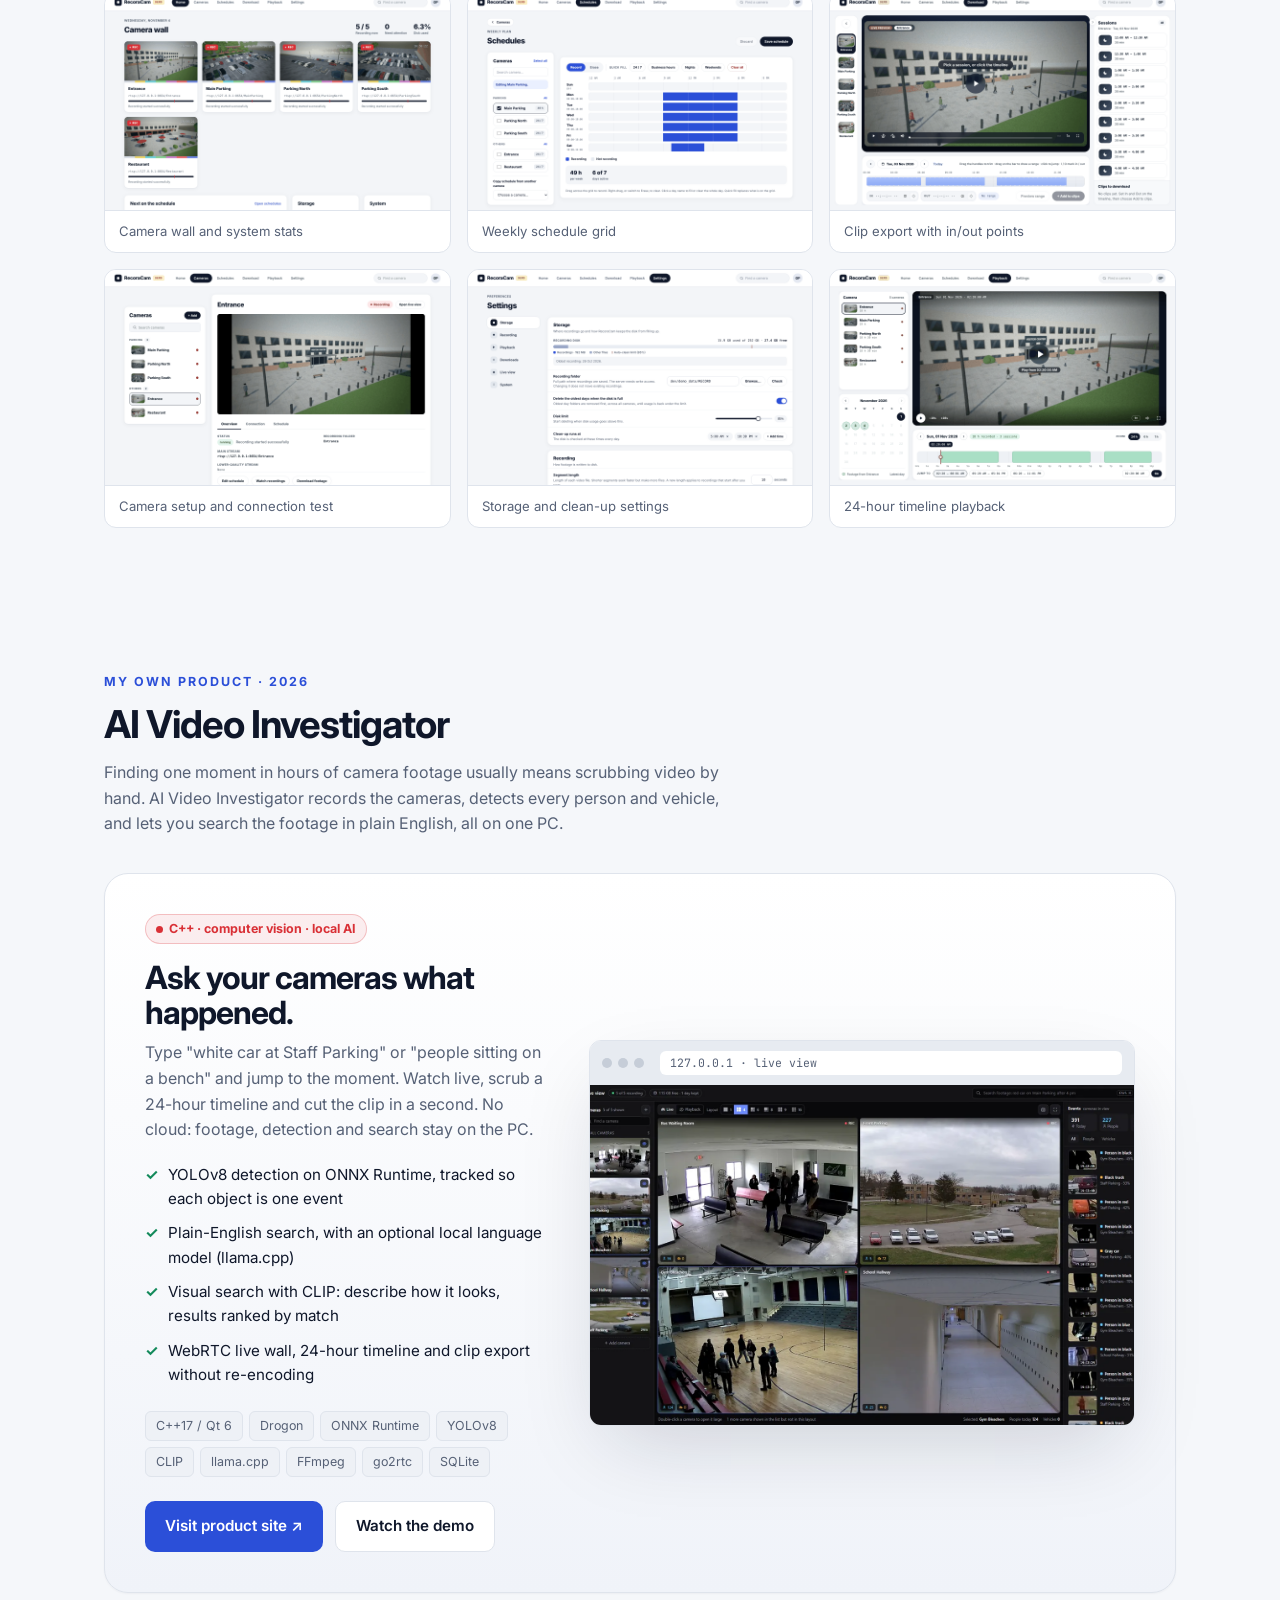
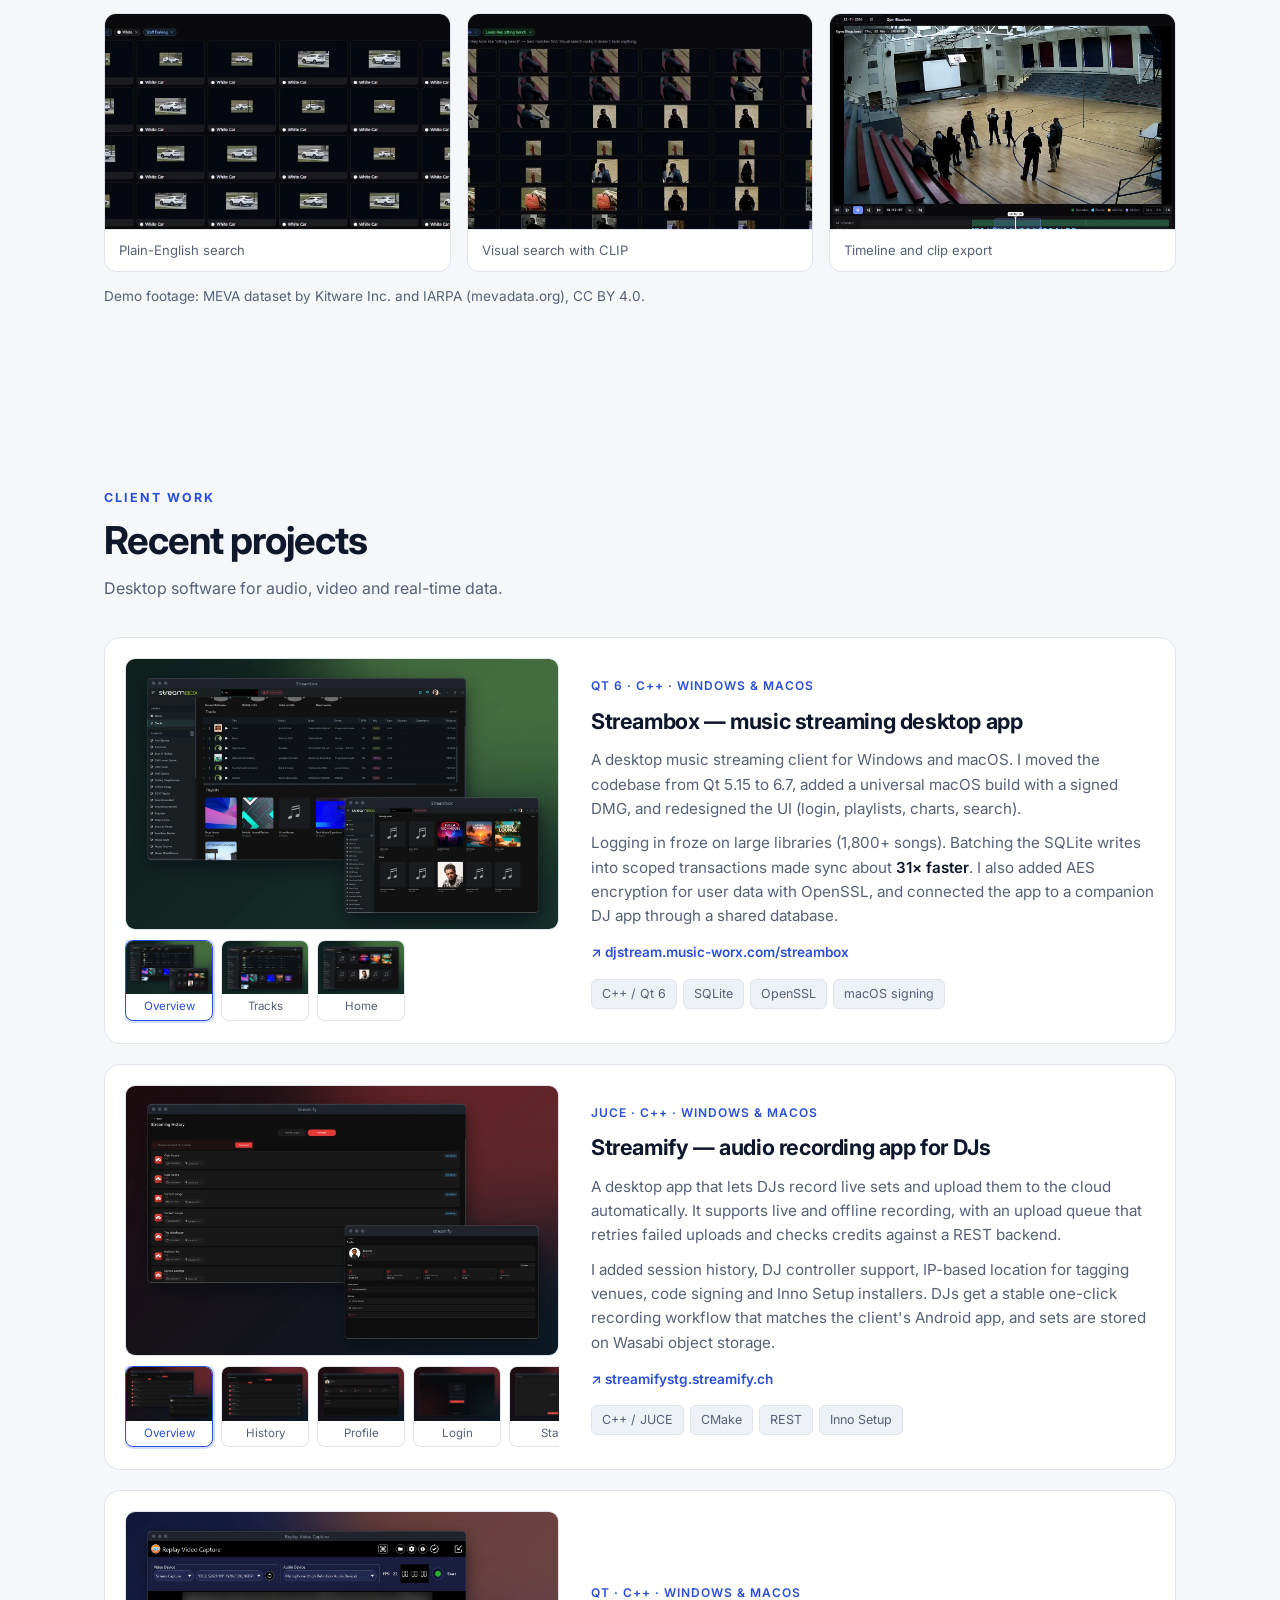
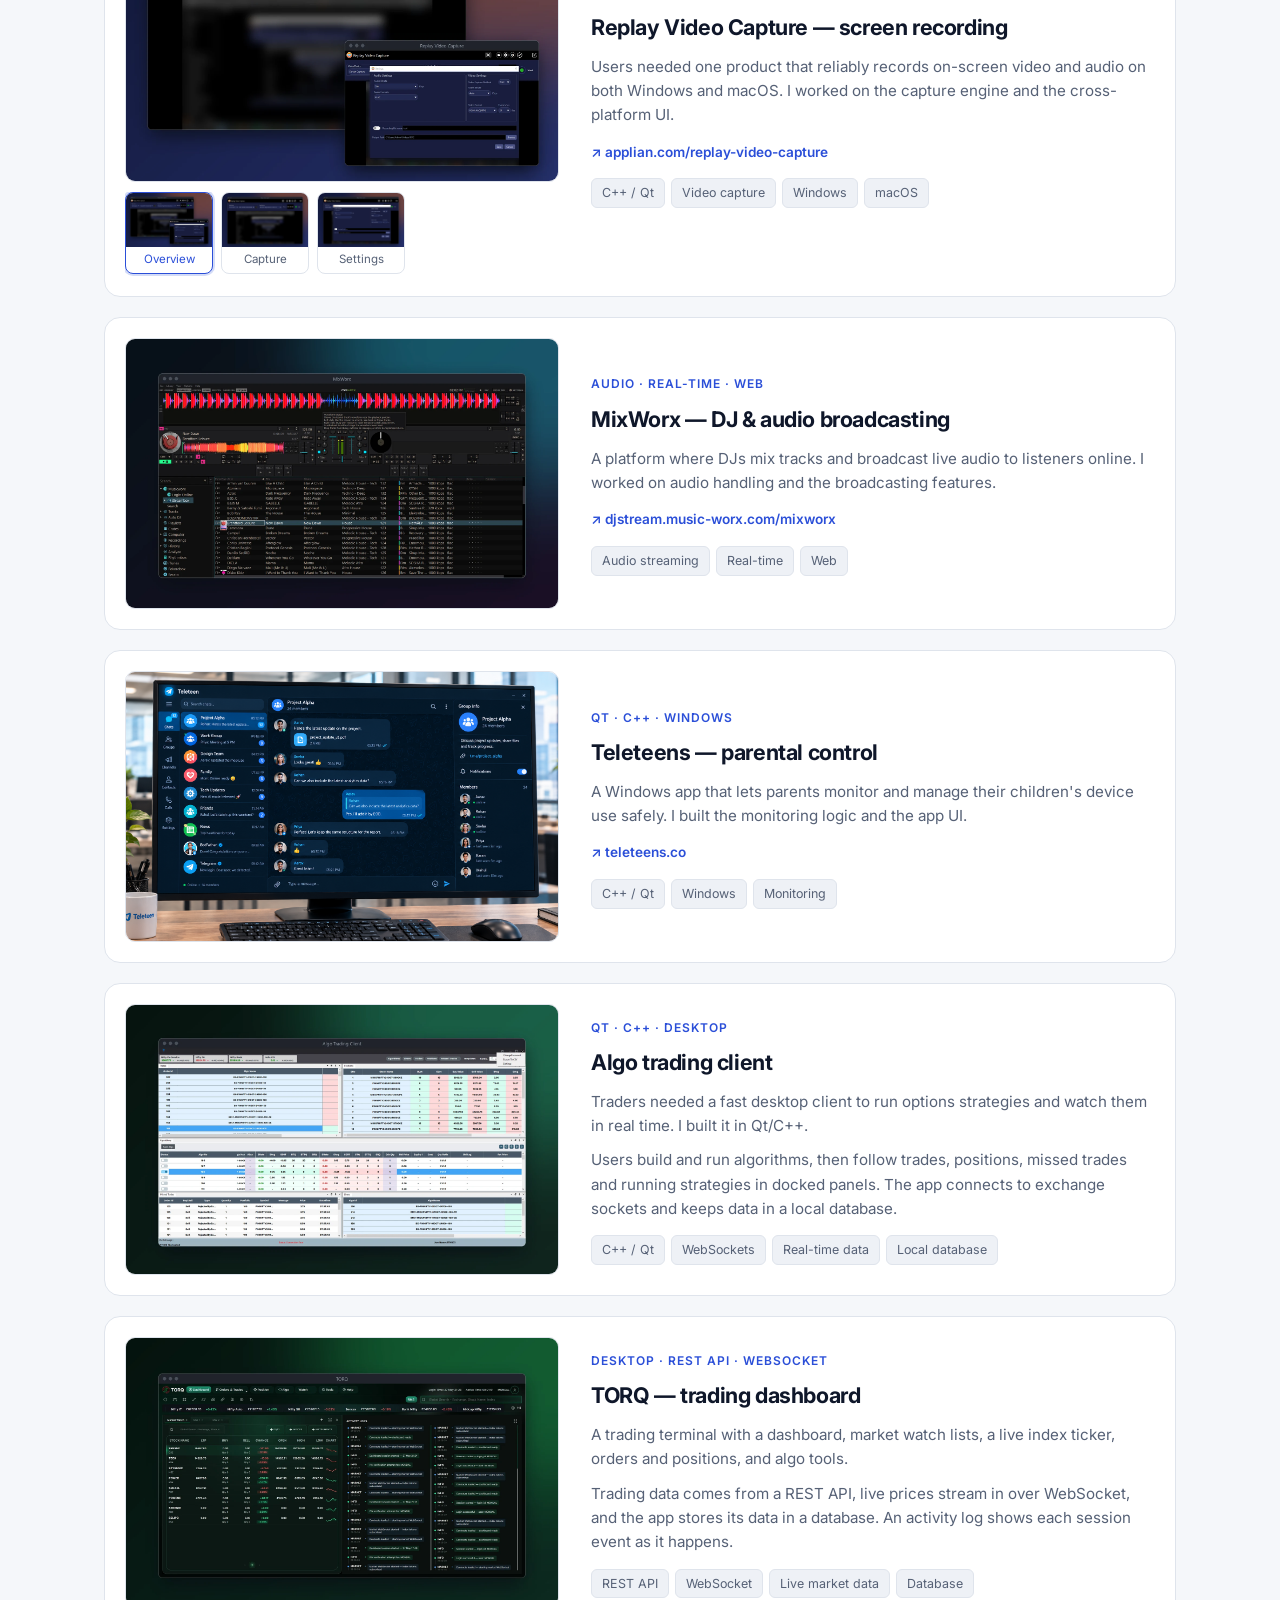
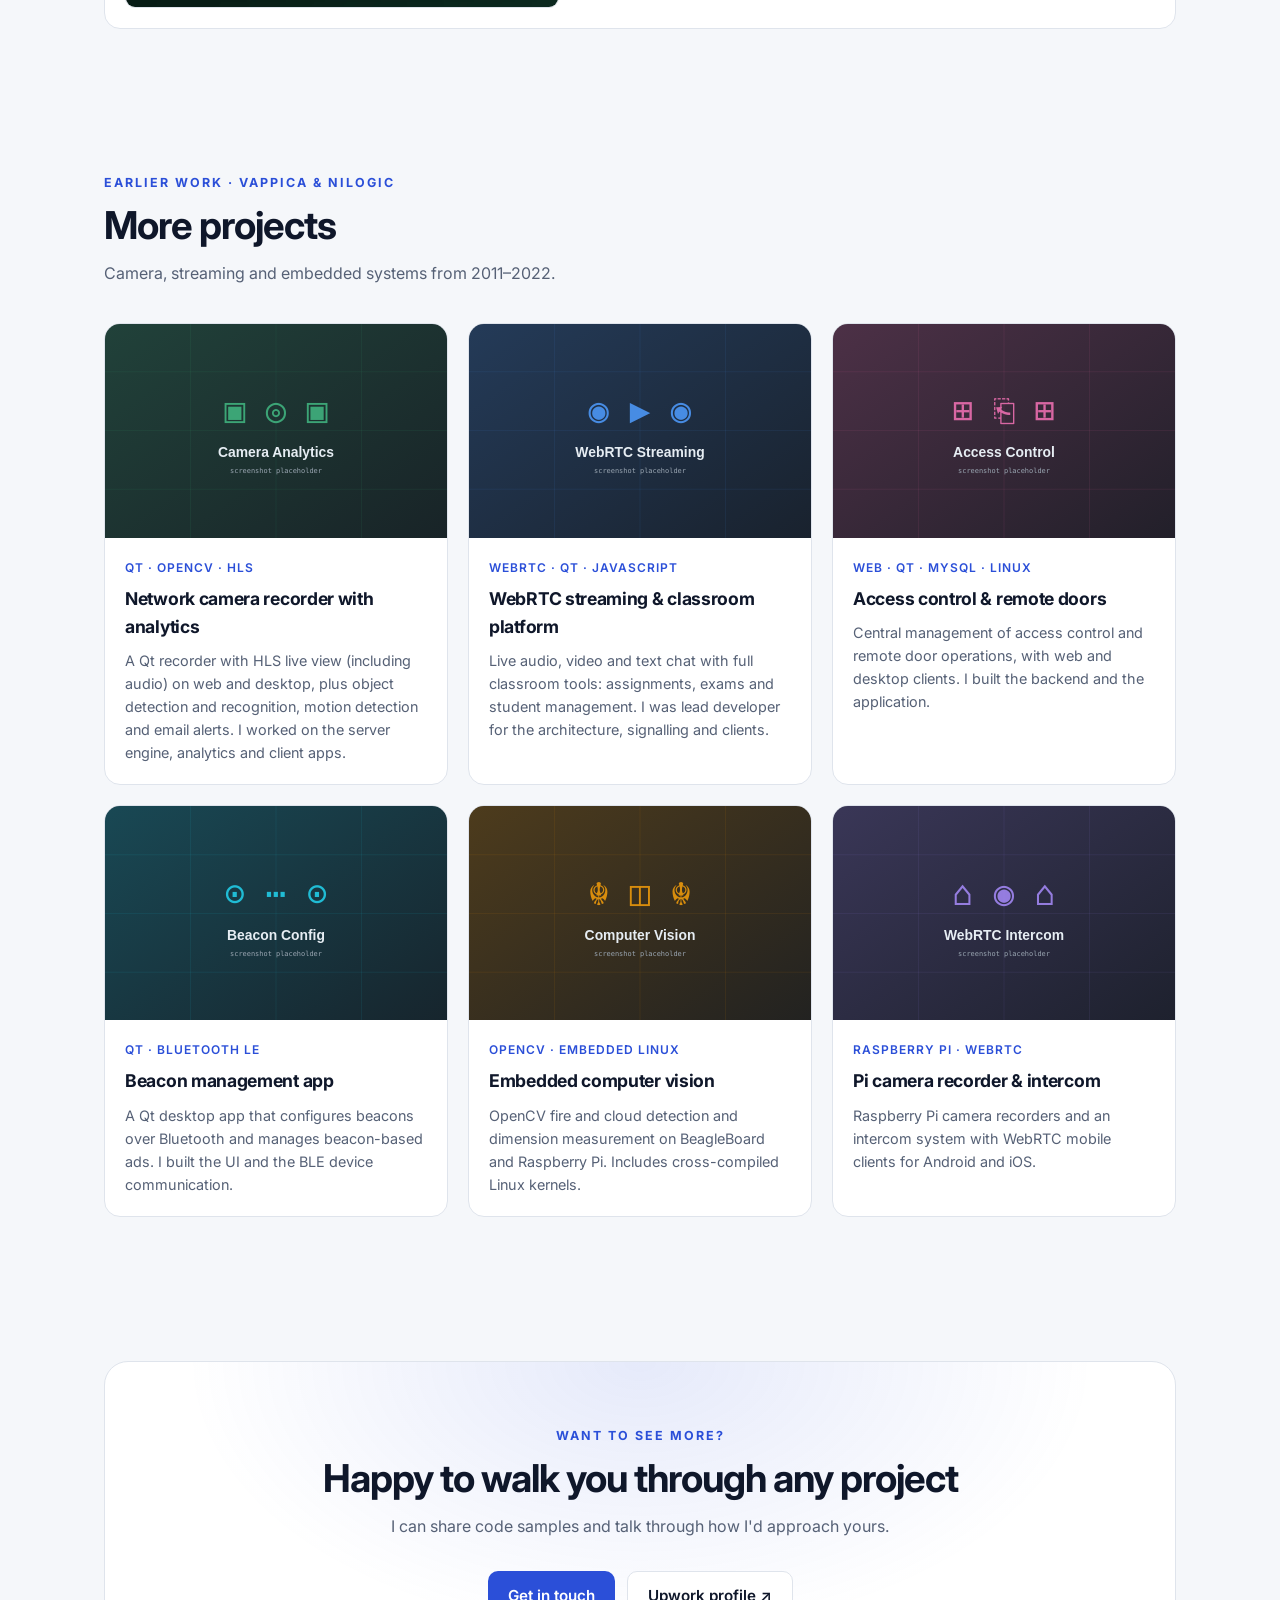
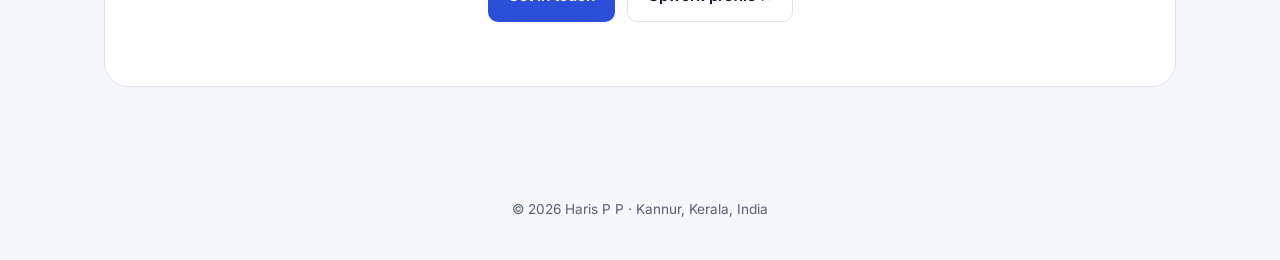
==== commit cb172707: "Feature AI Video Investigator on the home page - Product spotlight with screenshot tabs under Recora" ====
--- a/projects.html
+++ b/projects.html
@@ -30,7 +30,7 @@
     <a href="index.html" class="brand">Haris<span>.</span></a>
     <div class="links">
       <a href="index.html">Home</a>
-      <a href="#recoracam" class="opt">RecoraCam</a>
+      <a href="#recoracam" class="opt">Products</a>
       <a href="#work" class="opt">Work</a>
       <a href="projects.html" class="active opt">Projects</a>
       <a href="index.html#about" class="opt">About</a>
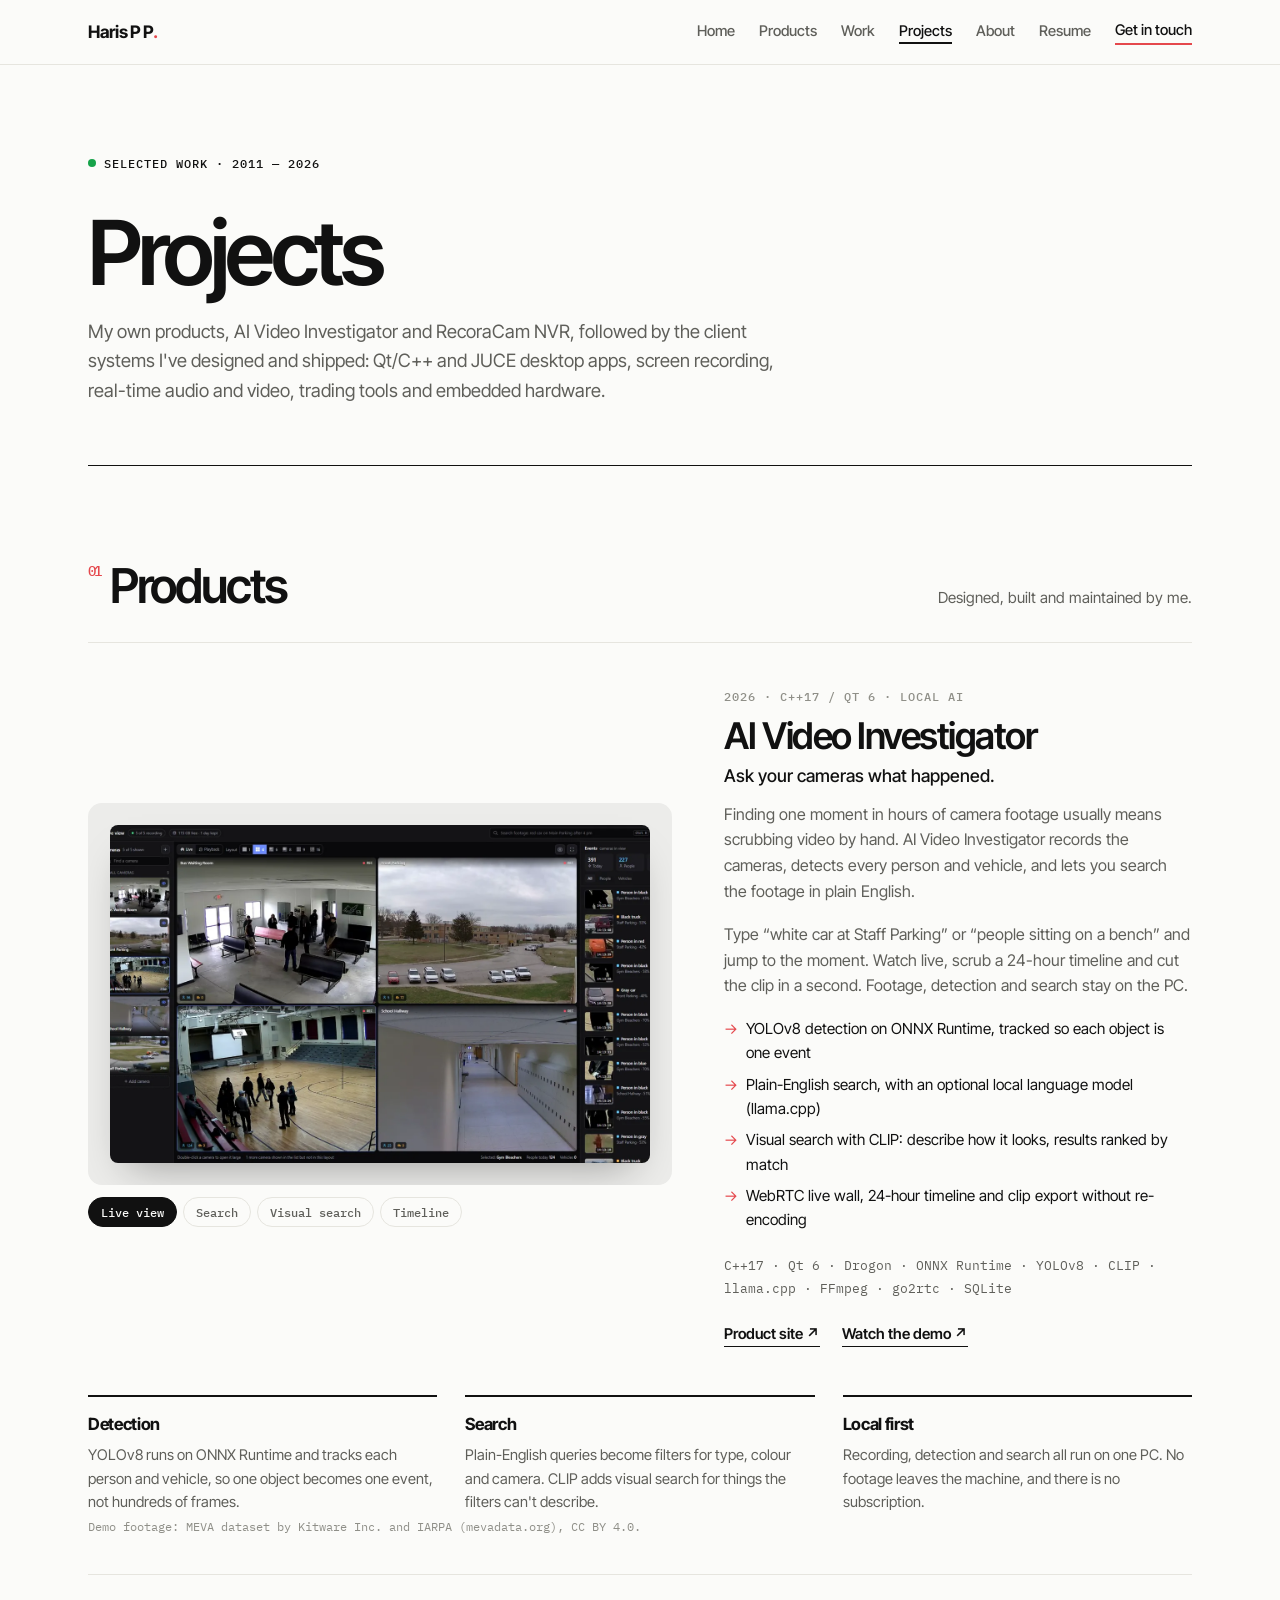
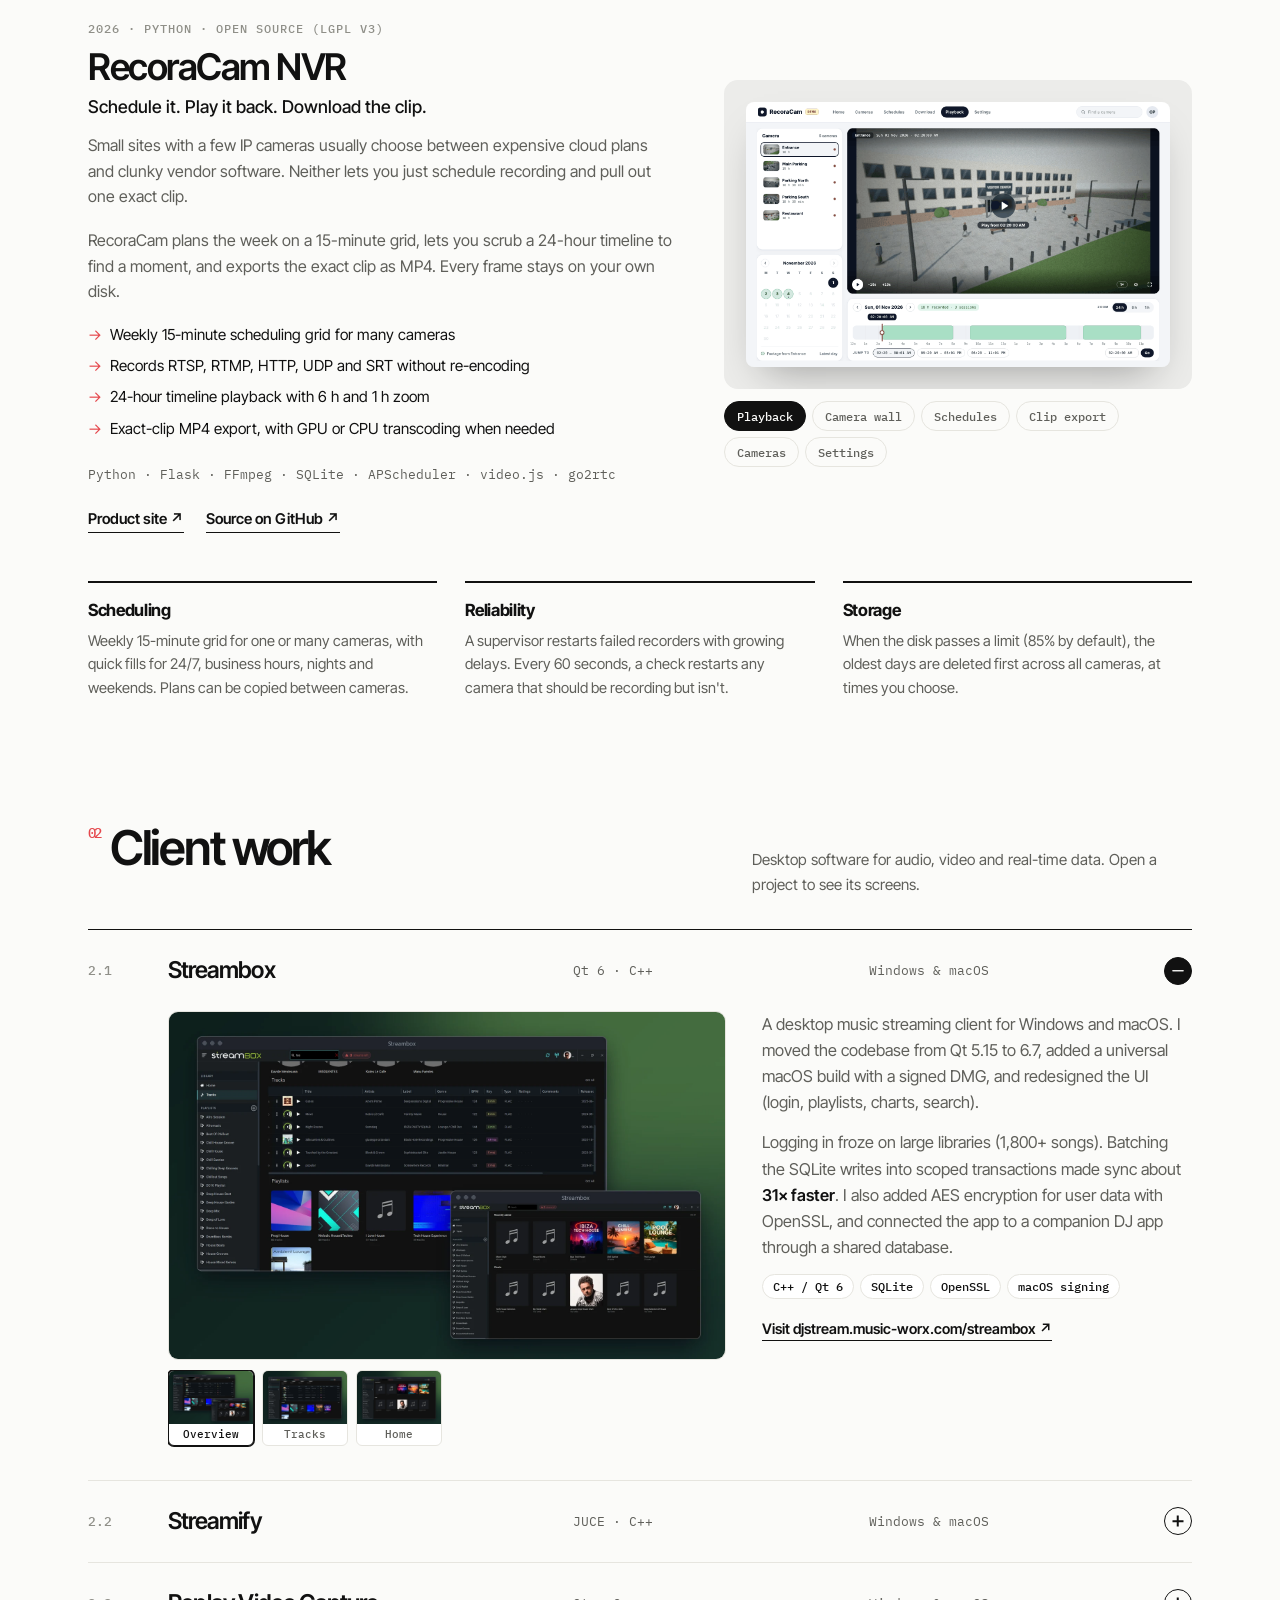
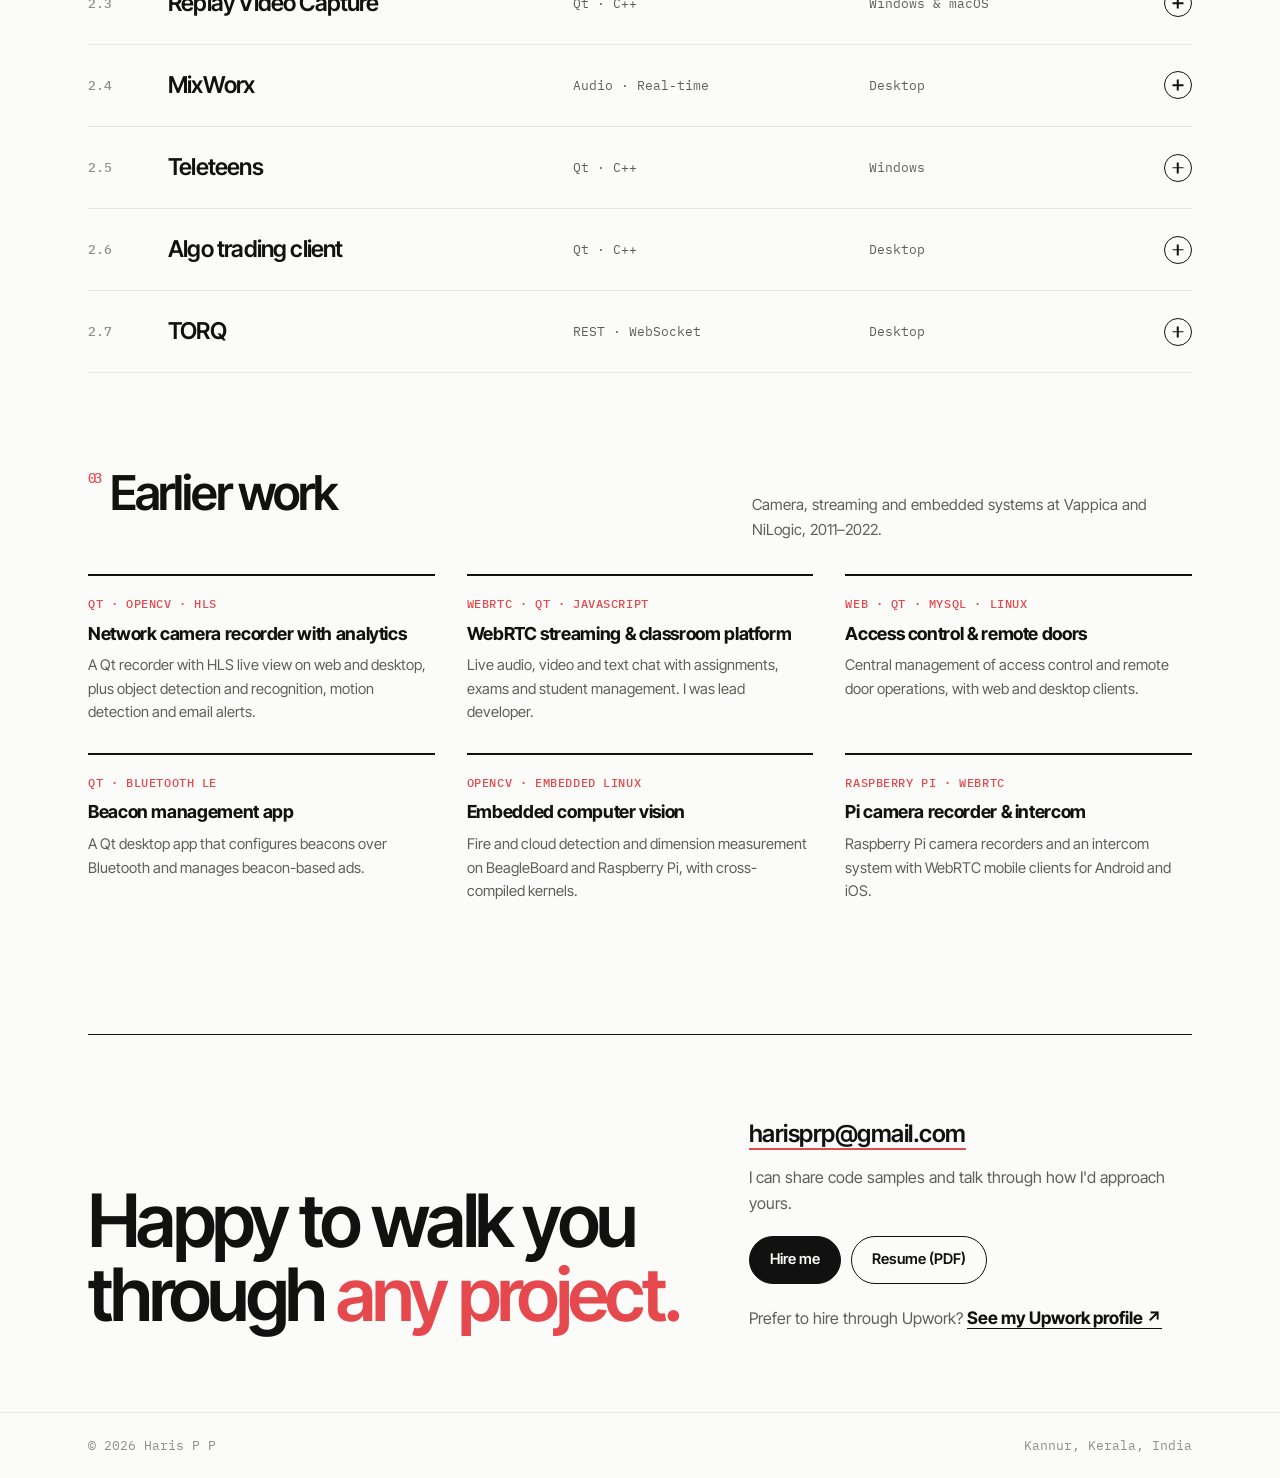
==== commit 1dc7de1b: "Redesign site in the Paper style - New minimal light design with Inter Tight and IBM Plex Mono - Cli" ====
--- a/projects.html
+++ b/projects.html
@@ -4,16 +4,16 @@
   <meta charset="UTF-8" />
   <meta name="viewport" content="width=device-width, initial-scale=1.0" />
   <title>Projects — Haris P P</title>
-  <meta name="description" content="Projects by Haris P P: RecoraCam NVR, Qt/C++ and JUCE desktop apps, screen recording, audio streaming, computer vision and embedded systems." />
+  <meta name="description" content="Projects by Haris P P: AI Video Investigator, RecoraCam NVR, and Qt/C++ and JUCE desktop apps for audio, video and real-time data." />
   <meta property="og:title" content="Projects — Haris P P" />
-  <meta property="og:description" content="RecoraCam NVR plus desktop, audio/video and computer-vision client work." />
-  <meta property="og:image" content="https://haris-pp.github.io/assets/recoracam/playback.png" />
+  <meta property="og:description" content="AI Video Investigator, RecoraCam NVR, and desktop, audio/video and computer-vision client work." />
+  <meta property="og:image" content="https://haris-pp.github.io/assets/aivideoinvestigator/live.webp" />
   <meta property="og:url" content="https://haris-pp.github.io/projects.html" />
-  <meta name="theme-color" content="#f5f7fa" />
+  <meta name="theme-color" content="#fbfbf9" />
   <link rel="preconnect" href="https://fonts.googleapis.com" />
   <link rel="preconnect" href="https://fonts.gstatic.com" crossorigin />
-  <link href="https://fonts.googleapis.com/css2?family=Inter:wght@400;500;600;700;800&family=JetBrains+Mono:wght@400;500&display=swap" rel="stylesheet" />
-  <link rel="stylesheet" href="styles.css?v=4" />
+  <link href="https://fonts.googleapis.com/css2?family=Inter+Tight:wght@400;500;600;700&family=IBM+Plex+Mono:wght@400;500&display=swap" rel="stylesheet" />
+  <link rel="stylesheet" href="styles.css?v=7" />
 <!-- Google tag (gtag.js) -->
 <script async src="https://www.googletagmanager.com/gtag/js?id=G-309J85LGWX"></script>
 <script>
@@ -27,276 +27,117 @@
 
 <body>
   <header><div class="wrap"><nav>
-    <a href="index.html" class="brand">Haris<span>.</span></a>
+    <a class="logo" href="index.html">Haris P P<span>.</span></a>
     <div class="links">
-      <a href="index.html">Home</a>
-      <a href="#recoracam" class="opt">Products</a>
+      <a href="index.html" class="opt">Home</a>
+      <a href="#products" class="opt">Products</a>
       <a href="#work" class="opt">Work</a>
-      <a href="projects.html" class="active opt">Projects</a>
+      <a href="projects.html" class="active">Projects</a>
       <a href="index.html#about" class="opt">About</a>
-      <a href="Haris-Resume.pdf" target="_blank" rel="noopener">Resume</a>
-      <a href="index.html#contact" class="hire">Hire me</a>
+      <a href="Haris-Resume.pdf" class="opt2" target="_blank" rel="noopener">Resume</a>
+      <a href="#contact" class="cta">Get in touch</a>
     </div>
   </nav></div></header>
 
   <main class="wrap">
-    <div class="hero small">
-      <div class="kicker">Selected work</div>
+    <div class="hero page">
+      <div class="status">Selected work · 2011 — 2026</div>
       <h1>Projects</h1>
-      <p class="lead">My own products, RecoraCam NVR and AI Video Investigator, followed by the client systems I've designed and shipped: Qt/C++ and JUCE desktop apps, screen recording, real-time audio and video, computer vision and embedded hardware.</p>
+      <p>My own products, AI Video Investigator and RecoraCam NVR, followed by the client systems I've designed and shipped: Qt/C++ and JUCE desktop apps, screen recording, real-time audio and video, trading tools and embedded hardware.</p>
     </div>
 
-    <!-- ============ RECORACAM ============ -->
-    <section id="recoracam">
-      <div class="kicker">My own product · 2026</div>
-      <h2>RecoraCam NVR</h2>
-      <p class="sub">Small sites with a few IP cameras usually choose between expensive cloud plans and clunky vendor software. Neither lets you just schedule recording and pull out one exact clip. RecoraCam does that, and keeps every frame on your own disk.</p>
+    <div class="sh" id="products"><h2><span class="n">01</span>Products</h2><p>Designed, built and maintained by me.</p></div>
+    <article class="product" id="aivideoinvestigator">
+      <div class="viewer" data-switch><div class="pic"><img class="js-main" src="assets/aivideoinvestigator/live.webp" alt="Live view: a four-camera wall with a camera list and today&#x27;s detections" /></div><div class="tabs"><button type="button" class="on" data-src="assets/aivideoinvestigator/live.webp" data-alt="Live view: a four-camera wall with a camera list and today&#x27;s detections">Live view</button><button type="button" data-src="assets/aivideoinvestigator/search.webp" data-alt="Search results for white car at Staff Parking">Search</button><button type="button" data-src="assets/aivideoinvestigator/visual.webp" data-alt="Visual search results for people sitting on a bench">Visual search</button><button type="button" data-src="assets/aivideoinvestigator/playback.webp" data-alt="Playback with a 24-hour timeline of people, vehicles and motion">Timeline</button></div></div>
+      <div>
+        <span class="yr">2026 · C++17 / Qt 6 · Local AI</span>
+        <h3>AI Video Investigator</h3>
+        <div class="tagline">Ask your cameras what happened.</div>
+        <p>Finding one moment in hours of camera footage usually means scrubbing video by hand. AI Video Investigator records the cameras, detects every person and vehicle, and lets you search the footage in plain English.</p><p>Type “white car at Staff Parking” or “people sitting on a bench” and jump to the moment. Watch live, scrub a 24-hour timeline and cut the clip in a second. Footage, detection and search stay on the PC.</p>
+        <ul class="ticks"><li>YOLOv8 detection on ONNX Runtime, tracked so each object is one event</li><li>Plain-English search, with an optional local language model (llama.cpp)</li><li>Visual search with CLIP: describe how it looks, results ranked by match</li><li>WebRTC live wall, 24-hour timeline and clip export without re-encoding</li></ul>
+        <div class="stack">C++17 · Qt 6 · Drogon · ONNX Runtime · YOLOv8 · CLIP · llama.cpp · FFmpeg · go2rtc · SQLite</div>
+        <div class="lk"><a href="https://haris-pp.github.io/aivideoinvestigator-website/" target="_blank" rel="noopener">Product site ↗</a><a href="https://haris-pp.github.io/aivideoinvestigator-website/#demo" target="_blank" rel="noopener">Watch the demo ↗</a></div>
+      </div>
+    </article>
+    <div class="detail"><div><h4>Detection</h4><p>YOLOv8 runs on ONNX Runtime and tracks each person and vehicle, so one object becomes one event, not hundreds of frames.</p></div><div><h4>Search</h4><p>Plain-English queries become filters for type, colour and camera. CLIP adds visual search for things the filters can&#x27;t describe.</p></div><div><h4>Local first</h4><p>Recording, detection and search all run on one PC. No footage leaves the machine, and there is no subscription.</p></div></div>
+    <p class="credit">Demo footage: MEVA dataset by Kitware Inc. and IARPA (mevadata.org), CC BY 4.0.</p>
+    <article class="product flip" id="recoracam">
+      <div class="viewer" data-switch><div class="pic"><img class="js-main" src="assets/recoracam/playback.png" alt="RecoraCam playback screen with camera list, calendar and 24-hour timeline" loading="lazy" /></div><div class="tabs"><button type="button" class="on" data-src="assets/recoracam/playback.png" data-alt="RecoraCam playback screen with camera list, calendar and 24-hour timeline">Playback</button><button type="button" data-src="assets/recoracam/home.png" data-alt="RecoraCam camera wall with status and system stats">Camera wall</button><button type="button" data-src="assets/recoracam/schedules.png" data-alt="RecoraCam weekly scheduling grid">Schedules</button><button type="button" data-src="assets/recoracam/download.png" data-alt="RecoraCam clip export with in and out trim timeline">Clip export</button><button type="button" data-src="assets/recoracam/cameras.png" data-alt="RecoraCam camera list and stream settings">Cameras</button><button type="button" data-src="assets/recoracam/settings.png" data-alt="RecoraCam storage and clean-up settings">Settings</button></div></div>
+      <div>
+        <span class="yr">2026 · Python · Open source (LGPL v3)</span>
+        <h3>RecoraCam NVR</h3>
+        <div class="tagline">Schedule it. Play it back. Download the clip.</div>
+        <p>Small sites with a few IP cameras usually choose between expensive cloud plans and clunky vendor software. Neither lets you just schedule recording and pull out one exact clip.</p><p>RecoraCam plans the week on a 15-minute grid, lets you scrub a 24-hour timeline to find a moment, and exports the exact clip as MP4. Every frame stays on your own disk.</p>
+        <ul class="ticks"><li>Weekly 15-minute scheduling grid for many cameras</li><li>Records RTSP, RTMP, HTTP, UDP and SRT without re-encoding</li><li>24-hour timeline playback with 6 h and 1 h zoom</li><li>Exact-clip MP4 export, with GPU or CPU transcoding when needed</li></ul>
+        <div class="stack">Python · Flask · FFmpeg · SQLite · APScheduler · video.js · go2rtc</div>
+        <div class="lk"><a href="https://haris-pp.github.io/recoracam-website/" target="_blank" rel="noopener">Product site ↗</a><a href="https://github.com/haris-pp/RecoraCamNVR" target="_blank" rel="noopener">Source on GitHub ↗</a></div>
+      </div>
+    </article>
+    <div class="detail"><div><h4>Scheduling</h4><p>Weekly 15-minute grid for one or many cameras, with quick fills for 24/7, business hours, nights and weekends. Plans can be copied between cameras.</p></div><div><h4>Reliability</h4><p>A supervisor restarts failed recorders with growing delays. Every 60 seconds, a check restarts any camera that should be recording but isn&#x27;t.</p></div><div><h4>Storage</h4><p>When the disk passes a limit (85% by default), the oldest days are deleted first across all cameras, at times you choose.</p></div></div>
 
-      <div class="spot">
-        <div>
-          <span class="tag">Open source · LGPL v3</span>
-          <h3>Schedule it. Play it back. Download the clip.</h3>
-          <p>A self-hosted video recorder for IP cameras. Plan the week on a 15-minute grid, scrub a 24-hour timeline to find a moment, and export the exact clip as MP4. No cloud, no account, no subscription.</p>
-          <ul class="feat">
-            <li>Records RTSP, RTMP, HTTP, UDP and SRT streams without re-encoding</li>
-            <li>Footage saved as plain 10-second files, so the folder itself is the index</li>
-            <li>GPU (NVIDIA) or CPU transcoding for codecs browsers can't play</li>
-            <li>Demo mode with simulated cameras, so you can try it without hardware</li>
-          </ul>
-          <div class="chips"><span>Python</span><span>Flask</span><span>FFmpeg</span><span>SQLite</span><span>APScheduler</span><span>video.js</span><span>go2rtc</span></div>
-          <div class="cta" style="margin-top:0">
-            <a class="btn btn-p" href="https://haris-pp.github.io/recoracam-website/" target="_blank" rel="noopener">Visit product site ↗</a>
-            <a class="btn btn-g" href="https://github.com/haris-pp/RecoraCamNVR" target="_blank" rel="noopener">Source on GitHub</a>
-          </div>
-        </div>
-        <div>
-          <div class="browser">
-            <div class="bar"><i></i><i></i><i></i><span class="url mono" id="shot-url">localhost:5000/playback</span></div>
-            <img id="shot" src="assets/recoracam/playback.png" alt="RecoraCam playback screen with camera list, calendar and 24-hour timeline" width="1440" height="900" />
-          </div>
-          <div class="tabs" id="shot-tabs">
-            <button type="button" data-s="playback" data-alt="RecoraCam playback screen with camera list, calendar and 24-hour timeline" class="on">Playback</button>
-            <button type="button" data-s="home" data-alt="RecoraCam camera wall with status and system stats">Camera wall</button>
-            <button type="button" data-s="schedules" data-alt="RecoraCam weekly scheduling grid">Schedules</button>
-            <button type="button" data-s="download" data-alt="RecoraCam clip export with in and out trim timeline">Clip export</button>
-          </div>
-        </div>
-      </div>
+    <div class="sh" id="work"><h2><span class="n">02</span>Client work</h2><p>Desktop software for audio, video and real-time data. Open a project to see its screens.</p></div>
+    <div class="work">
+      <details class="row" open>
+        <summary><span class="n">2.1</span><span class="t">Streambox</span><span class="st">Qt 6 · C++</span><span class="pl">Windows &amp; macOS</span><span class="x" aria-hidden="true"></span></summary>
+        <div class="body"><div data-switch><img class="shot js-main" src="assets/projects/streambox.webp" alt="Streambox music streaming desktop app" loading="lazy" /><div class="thumbs"><button type="button" class="on" data-src="assets/projects/streambox.webp" data-alt="Streambox music streaming desktop app"><img src="assets/projects/streambox.webp" alt="" loading="lazy" /><span>Overview</span></button><button type="button" data-src="assets/projects/streambox-1.webp" data-alt="Streambox track list with BPM, key and genre"><img src="assets/projects/streambox-1.webp" alt="" loading="lazy" /><span>Tracks</span></button><button type="button" data-src="assets/projects/streambox-2.webp" data-alt="Streambox home with recently added playlists and charts"><img src="assets/projects/streambox-2.webp" alt="" loading="lazy" /><span>Home</span></button></div></div><div><p>A desktop music streaming client for Windows and macOS. I moved the codebase from Qt 5.15 to 6.7, added a universal macOS build with a signed DMG, and redesigned the UI (login, playlists, charts, search).</p><p>Logging in froze on large libraries (1,800+ songs). Batching the SQLite writes into scoped transactions made sync about <strong>31× faster</strong>. I also added AES encryption for user data with OpenSSL, and connected the app to a companion DJ app through a shared database.</p><div class="tags"><span>C++ / Qt 6</span><span>SQLite</span><span>OpenSSL</span><span>macOS signing</span></div><div class="lk"><a href="https://djstream.music-worx.com/streambox/" target="_blank" rel="noopener">Visit djstream.music-worx.com/streambox ↗</a></div></div></div>
+      </details>
+      <details class="row">
+        <summary><span class="n">2.2</span><span class="t">Streamify</span><span class="st">JUCE · C++</span><span class="pl">Windows &amp; macOS</span><span class="x" aria-hidden="true"></span></summary>
+        <div class="body"><div data-switch><img class="shot js-main" src="assets/projects/streamify.webp" alt="Streamify DJ recording app" loading="lazy" /><div class="thumbs"><button type="button" class="on" data-src="assets/projects/streamify.webp" data-alt="Streamify DJ recording app"><img src="assets/projects/streamify.webp" alt="" loading="lazy" /><span>Overview</span></button><button type="button" data-src="assets/projects/streamify-1.webp" data-alt="Streamify streaming history of uploaded recordings"><img src="assets/projects/streamify-1.webp" alt="" loading="lazy" /><span>History</span></button><button type="button" data-src="assets/projects/streamify-2.webp" data-alt="Streamify profile with credits and usage stats"><img src="assets/projects/streamify-2.webp" alt="" loading="lazy" /><span>Profile</span></button><button type="button" data-src="assets/projects/streamify-3.webp" data-alt="Streamify login screen"><img src="assets/projects/streamify-3.webp" alt="" loading="lazy" /><span>Login</span></button><button type="button" data-src="assets/projects/streamify-4.webp" data-alt="Streamify ready-to-record screen"><img src="assets/projects/streamify-4.webp" alt="" loading="lazy" /><span>Start</span></button><button type="button" data-src="assets/projects/streamify-5.webp" data-alt="Streamify recording in progress"><img src="assets/projects/streamify-5.webp" alt="" loading="lazy" /><span>Recording</span></button></div></div><div><p>A desktop app that lets DJs record live sets and upload them to the cloud automatically. It supports live and offline recording, with an upload queue that retries failed uploads and checks credits against a REST backend.</p><p>I added session history, DJ controller support, IP-based location for tagging venues, code signing and Inno Setup installers. DJs get a stable one-click recording workflow that matches the client's Android app, and sets are stored on Wasabi object storage.</p><div class="tags"><span>C++ / JUCE</span><span>CMake</span><span>REST</span><span>Inno Setup</span></div><div class="lk"><a href="https://streamifystg.streamify.ch/" target="_blank" rel="noopener">Visit streamifystg.streamify.ch ↗</a></div></div></div>
+      </details>
+      <details class="row">
+        <summary><span class="n">2.3</span><span class="t">Replay Video Capture</span><span class="st">Qt · C++</span><span class="pl">Windows &amp; macOS</span><span class="x" aria-hidden="true"></span></summary>
+        <div class="body"><div data-switch><img class="shot js-main" src="assets/projects/replay.webp" alt="Replay Video Capture screen recording app" loading="lazy" /><div class="thumbs"><button type="button" class="on" data-src="assets/projects/replay.webp" data-alt="Replay Video Capture screen recording app"><img src="assets/projects/replay.webp" alt="" loading="lazy" /><span>Overview</span></button><button type="button" data-src="assets/projects/replay-1.webp" data-alt="Replay Video Capture main capture screen"><img src="assets/projects/replay-1.webp" alt="" loading="lazy" /><span>Capture</span></button><button type="button" data-src="assets/projects/replay-2.webp" data-alt="Replay Video Capture audio and video settings"><img src="assets/projects/replay-2.webp" alt="" loading="lazy" /><span>Settings</span></button></div></div><div><p>Users needed one product that reliably records on-screen video and audio on both Windows and macOS. I worked on the capture engine and the cross-platform UI.</p><div class="tags"><span>C++ / Qt</span><span>Video capture</span><span>Windows</span><span>macOS</span></div><div class="lk"><a href="https://applian.com/replay-video-capture/" target="_blank" rel="noopener">Visit applian.com/replay-video-capture ↗</a></div></div></div>
+      </details>
+      <details class="row">
+        <summary><span class="n">2.4</span><span class="t">MixWorx</span><span class="st">Audio · Real-time</span><span class="pl">Desktop</span><span class="x" aria-hidden="true"></span></summary>
+        <div class="body"><div data-switch><img class="shot js-main" src="assets/projects/mixworx.webp" alt="MixWorx DJ software with decks, mixer and track library" loading="lazy" /></div><div><p>A platform where DJs mix tracks and broadcast live audio to listeners online. I worked on audio handling and the broadcasting features.</p><div class="tags"><span>Audio streaming</span><span>Real-time</span><span>Broadcasting</span></div><div class="lk"><a href="https://djstream.music-worx.com/mixworx/" target="_blank" rel="noopener">Visit djstream.music-worx.com/mixworx ↗</a></div></div></div>
+      </details>
+      <details class="row">
+        <summary><span class="n">2.5</span><span class="t">Teleteens</span><span class="st">Qt · C++</span><span class="pl">Windows</span><span class="x" aria-hidden="true"></span></summary>
+        <div class="body"><div data-switch><img class="shot js-main" src="assets/project-teleteens.png" alt="Teleteens parental control app" loading="lazy" /></div><div><p>A Windows app that lets parents monitor and manage their children's device use safely. I built the monitoring logic and the app UI.</p><div class="tags"><span>C++ / Qt</span><span>Windows</span><span>Monitoring</span></div><div class="lk"><a href="https://teleteens.co/" target="_blank" rel="noopener">Visit teleteens.co ↗</a></div></div></div>
+      </details>
+      <details class="row">
+        <summary><span class="n">2.6</span><span class="t">Algo trading client</span><span class="st">Qt · C++</span><span class="pl">Desktop</span><span class="x" aria-hidden="true"></span></summary>
+        <div class="body"><div data-switch><img class="shot js-main" src="assets/projects/trading.webp" alt="Algo trading client with trades, positions, algorithms and missed trades" loading="lazy" /></div><div><p>Traders needed a fast desktop client to run options strategies and watch them in real time. I built it in Qt/C++.</p><p>Users build and run algorithms, then follow trades, positions, missed trades and running strategies in docked panels. The app connects to exchange sockets and keeps data in a local database.</p><div class="tags"><span>C++ / Qt</span><span>WebSockets</span><span>Real-time data</span><span>Local database</span></div><span class="private">Private client project</span></div></div>
+      </details>
+      <details class="row">
+        <summary><span class="n">2.7</span><span class="t">TORQ</span><span class="st">REST · WebSocket</span><span class="pl">Desktop</span><span class="x" aria-hidden="true"></span></summary>
+        <div class="body"><div data-switch><img class="shot js-main" src="assets/projects/torq.webp" alt="TORQ trading dashboard with market watch, index ticker and activity logs" loading="lazy" /></div><div><p>A trading terminal with a dashboard, market watch lists, a live index ticker, orders and positions, and algo tools.</p><p>Trading data comes from a REST API, live prices stream in over WebSocket, and the app stores its data in a database. An activity log shows each session event as it happens.</p><div class="tags"><span>REST API</span><span>WebSocket</span><span>Live market data</span><span>Database</span></div><span class="private">Private client project</span></div></div>
+      </details>
+    </div>
 
-      <div class="rc-detail">
-        <div><h4>Scheduling</h4><p>Weekly 15-minute grid for one or many cameras, with quick fills for 24/7, business hours, nights and weekends. Plans can be copied between cameras.</p></div>
-        <div><h4>Reliability</h4><p>A supervisor restarts failed recorders with growing delays. Every 60 seconds, a check restarts any camera that should be recording but isn't.</p></div>
-        <div><h4>Storage</h4><p>When the disk passes a limit (85% by default), the oldest days are deleted first across all cameras, at times you choose.</p></div>
-      </div>
+    <div class="sh" id="earlier"><h2><span class="n">03</span>Earlier work</h2><p>Camera, streaming and embedded systems at Vappica and NiLogic, 2011–2022.</p></div>
+    <div class="earlier">
+      <div><small>Qt · OpenCV · HLS</small><b>Network camera recorder with analytics</b><p>A Qt recorder with HLS live view on web and desktop, plus object detection and recognition, motion detection and email alerts.</p></div>
+      <div><small>WebRTC · Qt · JavaScript</small><b>WebRTC streaming &amp; classroom platform</b><p>Live audio, video and text chat with assignments, exams and student management. I was lead developer.</p></div>
+      <div><small>Web · Qt · MySQL · Linux</small><b>Access control &amp; remote doors</b><p>Central management of access control and remote door operations, with web and desktop clients.</p></div>
+      <div><small>Qt · Bluetooth LE</small><b>Beacon management app</b><p>A Qt desktop app that configures beacons over Bluetooth and manages beacon-based ads.</p></div>
+      <div><small>OpenCV · Embedded Linux</small><b>Embedded computer vision</b><p>Fire and cloud detection and dimension measurement on BeagleBoard and Raspberry Pi, with cross-compiled kernels.</p></div>
+      <div><small>Raspberry Pi · WebRTC</small><b>Pi camera recorder &amp; intercom</b><p>Raspberry Pi camera recorders and an intercom system with WebRTC mobile clients for Android and iOS.</p></div>
+    </div>
 
-      <div class="gallery">
-        <figure><img src="assets/recoracam/home.png" alt="Camera wall with status and system stats" loading="lazy" /><figcaption>Camera wall and system stats</figcaption></figure>
-        <figure><img src="assets/recoracam/schedules.png" alt="Weekly scheduling grid" loading="lazy" /><figcaption>Weekly schedule grid</figcaption></figure>
-        <figure><img src="assets/recoracam/download.png" alt="Clip export with trim timeline" loading="lazy" /><figcaption>Clip export with in/out points</figcaption></figure>
-        <figure><img src="assets/recoracam/cameras.png" alt="Camera list and stream settings" loading="lazy" /><figcaption>Camera setup and connection test</figcaption></figure>
-        <figure><img src="assets/recoracam/settings.png" alt="Storage and clean-up settings" loading="lazy" /><figcaption>Storage and clean-up settings</figcaption></figure>
-        <figure><img src="assets/recoracam/playback.png" alt="Timeline playback" loading="lazy" /><figcaption>24-hour timeline playback</figcaption></figure>
-      </div>
-    </section>
-
-    <!-- ============ AI VIDEO INVESTIGATOR ============ -->
-    <section id="aivideoinvestigator">
-      <div class="kicker">My own product · 2026</div>
-      <h2>AI Video Investigator</h2>
-      <p class="sub">Finding one moment in hours of camera footage usually means scrubbing video by hand. AI Video Investigator records the cameras, detects every person and vehicle, and lets you search the footage in plain English, all on one PC.</p>
-
-      <div class="spot">
-        <div>
-          <span class="tag">C++ · computer vision · local AI</span>
-          <h3>Ask your cameras what happened.</h3>
-          <p>Type "white car at Staff Parking" or "people sitting on a bench" and jump to the moment. Watch live, scrub a 24-hour timeline and cut the clip in a second. No cloud: footage, detection and search stay on the PC.</p>
-          <ul class="feat">
-            <li>YOLOv8 detection on ONNX Runtime, tracked so each object is one event</li>
-            <li>Plain-English search, with an optional local language model (llama.cpp)</li>
-            <li>Visual search with CLIP: describe how it looks, results ranked by match</li>
-            <li>WebRTC live wall, 24-hour timeline and clip export without re-encoding</li>
-          </ul>
-          <div class="chips"><span>C++17 / Qt 6</span><span>Drogon</span><span>ONNX Runtime</span><span>YOLOv8</span><span>CLIP</span><span>llama.cpp</span><span>FFmpeg</span><span>go2rtc</span><span>SQLite</span></div>
-          <div class="cta" style="margin-top:0">
-            <a class="btn btn-p" href="https://haris-pp.github.io/aivideoinvestigator-website/" target="_blank" rel="noopener">Visit product site ↗</a>
-            <a class="btn btn-g" href="https://haris-pp.github.io/aivideoinvestigator-website/#demo" target="_blank" rel="noopener">Watch the demo</a>
-          </div>
-        </div>
-        <div>
-          <div class="browser">
-            <div class="bar"><i></i><i></i><i></i><span class="url mono">127.0.0.1 · live view</span></div>
-            <img src="assets/aivideoinvestigator/live.webp" alt="AI Video Investigator live view: a four-camera wall with a camera list and today's detections" width="1440" height="810" loading="lazy" />
-          </div>
-        </div>
-      </div>
-
-      <div class="gallery">
-        <figure><img src="assets/aivideoinvestigator/search.webp" alt="Search results for white car at Staff Parking" loading="lazy" /><figcaption>Plain-English search</figcaption></figure>
-        <figure><img src="assets/aivideoinvestigator/visual.webp" alt="Visual search results for people sitting on a bench" loading="lazy" /><figcaption>Visual search with CLIP</figcaption></figure>
-        <figure><img src="assets/aivideoinvestigator/playback.webp" alt="Playback with a 24-hour timeline of people, vehicles and motion" loading="lazy" /><figcaption>Timeline and clip export</figcaption></figure>
-      </div>
-      <p class="sub" style="font-size:.85rem;margin-top:14px">Demo footage: MEVA dataset by Kitware Inc. and IARPA (mevadata.org), CC BY 4.0.</p>
-    </section>
-
-    <!-- ============ RECENT CLIENT WORK ============ -->
-    <section id="work">
-      <div class="kicker">Client work</div>
-      <h2>Recent projects</h2>
-      <p class="sub">Desktop software for audio, video and real-time data.</p>
-      <div class="plist">
-
-        <article class="proj">
-          <div class="media">
-            <img class="main" src="assets/projects/streambox.webp" alt="Streambox music streaming desktop app" loading="lazy" />
-            <div class="thumbs"><button type="button" class="on" data-src="assets/projects/streambox.webp" data-alt="Streambox music streaming desktop app"><img src="assets/projects/streambox.webp" alt="" loading="lazy" /><span>Overview</span></button><button type="button" data-src="assets/projects/streambox-1.webp" data-alt="Streambox track list with BPM, key and genre"><img src="assets/projects/streambox-1.webp" alt="" loading="lazy" /><span>Tracks</span></button><button type="button" data-src="assets/projects/streambox-2.webp" data-alt="Streambox home with recently added playlists and charts"><img src="assets/projects/streambox-2.webp" alt="" loading="lazy" /><span>Home</span></button></div>
-          </div>
-          <div>
-            <span class="meta">Qt 6 · C++ · Windows &amp; macOS</span>
-            <h3>Streambox — music streaming desktop app</h3>
-            <p>A desktop music streaming client for Windows and macOS. I moved the codebase from Qt 5.15 to 6.7, added a universal macOS build with a signed DMG, and redesigned the UI (login, playlists, charts, search).</p>
-            <p>Logging in froze on large libraries (1,800+ songs). Batching the SQLite writes into scoped transactions made sync about <strong>31× faster</strong>. I also added AES encryption for user data with OpenSSL, and connected the app to a companion DJ app through a shared database.</p>
-            <a class="go" href="https://djstream.music-worx.com/streambox/" target="_blank" rel="noopener">↗ djstream.music-worx.com/streambox</a>
-            <div class="chips"><span>C++ / Qt 6</span><span>SQLite</span><span>OpenSSL</span><span>macOS signing</span></div>
-          </div>
-        </article>
-
-        <article class="proj">
-          <div class="media">
-            <img class="main" src="assets/projects/streamify.webp" alt="Streamify DJ recording app" loading="lazy" />
-            <div class="thumbs"><button type="button" class="on" data-src="assets/projects/streamify.webp" data-alt="Streamify DJ recording app"><img src="assets/projects/streamify.webp" alt="" loading="lazy" /><span>Overview</span></button><button type="button" data-src="assets/projects/streamify-1.webp" data-alt="Streamify streaming history of uploaded recordings"><img src="assets/projects/streamify-1.webp" alt="" loading="lazy" /><span>History</span></button><button type="button" data-src="assets/projects/streamify-2.webp" data-alt="Streamify profile with credits and usage stats"><img src="assets/projects/streamify-2.webp" alt="" loading="lazy" /><span>Profile</span></button><button type="button" data-src="assets/projects/streamify-3.webp" data-alt="Streamify login screen"><img src="assets/projects/streamify-3.webp" alt="" loading="lazy" /><span>Login</span></button><button type="button" data-src="assets/projects/streamify-4.webp" data-alt="Streamify ready-to-record screen"><img src="assets/projects/streamify-4.webp" alt="" loading="lazy" /><span>Start</span></button><button type="button" data-src="assets/projects/streamify-5.webp" data-alt="Streamify recording in progress"><img src="assets/projects/streamify-5.webp" alt="" loading="lazy" /><span>Recording</span></button></div>
-          </div>
-          <div>
-            <span class="meta">JUCE · C++ · Windows &amp; macOS</span>
-            <h3>Streamify — audio recording app for DJs</h3>
-            <p>A desktop app that lets DJs record live sets and upload them to the cloud automatically. It supports live and offline recording, with an upload queue that retries failed uploads and checks credits against a REST backend.</p>
-            <p>I added session history, DJ controller support, IP-based location for tagging venues, code signing and Inno Setup installers. DJs get a stable one-click recording workflow that matches the client's Android app, and sets are stored on Wasabi object storage.</p>
-            <a class="go" href="https://streamifystg.streamify.ch/" target="_blank" rel="noopener">↗ streamifystg.streamify.ch</a>
-            <div class="chips"><span>C++ / JUCE</span><span>CMake</span><span>REST</span><span>Inno Setup</span></div>
-          </div>
-        </article>
-
-        <article class="proj">
-          <div class="media">
-            <img class="main" src="assets/projects/replay.webp" alt="Replay Video Capture screen recording app" loading="lazy" />
-            <div class="thumbs"><button type="button" class="on" data-src="assets/projects/replay.webp" data-alt="Replay Video Capture screen recording app"><img src="assets/projects/replay.webp" alt="" loading="lazy" /><span>Overview</span></button><button type="button" data-src="assets/projects/replay-1.webp" data-alt="Replay Video Capture main capture screen"><img src="assets/projects/replay-1.webp" alt="" loading="lazy" /><span>Capture</span></button><button type="button" data-src="assets/projects/replay-2.webp" data-alt="Replay Video Capture audio and video settings"><img src="assets/projects/replay-2.webp" alt="" loading="lazy" /><span>Settings</span></button></div>
-          </div>
-          <div>
-            <span class="meta">Qt · C++ · Windows &amp; macOS</span>
-            <h3>Replay Video Capture — screen recording</h3>
-            <p>Users needed one product that reliably records on-screen video and audio on both Windows and macOS. I worked on the capture engine and the cross-platform UI.</p>
-            <a class="go" href="https://applian.com/replay-video-capture/" target="_blank" rel="noopener">↗ applian.com/replay-video-capture</a>
-            <div class="chips"><span>C++ / Qt</span><span>Video capture</span><span>Windows</span><span>macOS</span></div>
-          </div>
-        </article>
-
-        <article class="proj">
-          <img class="main" src="assets/projects/mixworx.webp" alt="MixWorx DJ software with decks, mixer and track library" loading="lazy" />
-          <div>
-            <span class="meta">Audio · Real-time · Web</span>
-            <h3>MixWorx — DJ &amp; audio broadcasting</h3>
-            <p>A platform where DJs mix tracks and broadcast live audio to listeners online. I worked on audio handling and the broadcasting features.</p>
-            <a class="go" href="https://djstream.music-worx.com/mixworx/" target="_blank" rel="noopener">↗ djstream.music-worx.com/mixworx</a>
-            <div class="chips"><span>Audio streaming</span><span>Real-time</span><span>Web</span></div>
-          </div>
-        </article>
-
-        <article class="proj">
-          <img src="assets/project-teleteens.png" alt="Teleteens parental control app" loading="lazy" />
-          <div>
-            <span class="meta">Qt · C++ · Windows</span>
-            <h3>Teleteens — parental control</h3>
-            <p>A Windows app that lets parents monitor and manage their children's device use safely. I built the monitoring logic and the app UI.</p>
-            <a class="go" href="https://teleteens.co/" target="_blank" rel="noopener">↗ teleteens.co</a>
-            <div class="chips"><span>C++ / Qt</span><span>Windows</span><span>Monitoring</span></div>
-          </div>
-        </article>
-
-        <article class="proj">
-          <img class="main" src="assets/projects/trading.webp" alt="Algo trading client with trades, positions, algorithms and missed trades" loading="lazy" />
-          <div>
-            <span class="meta">Qt · C++ · Desktop</span>
-            <h3>Algo trading client</h3>
-            <p>Traders needed a fast desktop client to run options strategies and watch them in real time. I built it in Qt/C++.</p>
-            <p>Users build and run algorithms, then follow trades, positions, missed trades and running strategies in docked panels. The app connects to exchange sockets and keeps data in a local database.</p>
-            <div class="chips"><span>C++ / Qt</span><span>WebSockets</span><span>Real-time data</span><span>Local database</span></div>
-          </div>
-        </article>
-
-        <article class="proj">
-          <img class="main" src="assets/projects/torq.webp" alt="TORQ trading dashboard with market watch, index ticker and activity logs" loading="lazy" />
-          <div>
-            <span class="meta">Desktop · REST API · WebSocket</span>
-            <h3>TORQ — trading dashboard</h3>
-            <p>A trading terminal with a dashboard, market watch lists, a live index ticker, orders and positions, and algo tools.</p>
-            <p>Trading data comes from a REST API, live prices stream in over WebSocket, and the app stores its data in a database. An activity log shows each session event as it happens.</p>
-            <div class="chips"><span>REST API</span><span>WebSocket</span><span>Live market data</span><span>Database</span></div>
-          </div>
-        </article>
-
-      </div>
-    </section>
-
-    <!-- ============ EARLIER WORK ============ -->
-    <section id="earlier">
-      <div class="kicker">Earlier work · Vappica &amp; NiLogic</div>
-      <h2>More projects</h2>
-      <p class="sub">Camera, streaming and embedded systems from 2011–2022.</p>
-      <div class="grid">
-        <article class="card"><img src="assets/project-camera.svg" alt="Network camera recorder" loading="lazy" /><div class="b">
-          <span class="meta">Qt · OpenCV · HLS</span><h4>Network camera recorder with analytics</h4>
-          <p>A Qt recorder with HLS live view (including audio) on web and desktop, plus object detection and recognition, motion detection and email alerts. I worked on the server engine, analytics and client apps.</p></div></article>
-        <article class="card"><img src="assets/project-streaming.svg" alt="WebRTC streaming platform" loading="lazy" /><div class="b">
-          <span class="meta">WebRTC · Qt · JavaScript</span><h4>WebRTC streaming &amp; classroom platform</h4>
-          <p>Live audio, video and text chat with full classroom tools: assignments, exams and student management. I was lead developer for the architecture, signalling and clients.</p></div></article>
-        <article class="card"><img src="assets/project-web.svg" alt="Access control web application" loading="lazy" /><div class="b">
-          <span class="meta">Web · Qt · MySQL · Linux</span><h4>Access control &amp; remote doors</h4>
-          <p>Central management of access control and remote door operations, with web and desktop clients. I built the backend and the application.</p></div></article>
-        <article class="card"><img src="assets/project-beacon.svg" alt="Beacon management app" loading="lazy" /><div class="b">
-          <span class="meta">Qt · Bluetooth LE</span><h4>Beacon management app</h4>
-          <p>A Qt desktop app that configures beacons over Bluetooth and manages beacon-based ads. I built the UI and the BLE device communication.</p></div></article>
-        <article class="card"><img src="assets/project-vision.svg" alt="Embedded computer vision" loading="lazy" /><div class="b">
-          <span class="meta">OpenCV · Embedded Linux</span><h4>Embedded computer vision</h4>
-          <p>OpenCV fire and cloud detection and dimension measurement on BeagleBoard and Raspberry Pi. Includes cross-compiled Linux kernels.</p></div></article>
-        <article class="card"><img src="assets/project-intercom.svg" alt="WebRTC intercom" loading="lazy" /><div class="b">
-          <span class="meta">Raspberry Pi · WebRTC</span><h4>Pi camera recorder &amp; intercom</h4>
-          <p>Raspberry Pi camera recorders and an intercom system with WebRTC mobile clients for Android and iOS.</p></div></article>
-      </div>
-    </section>
-
-    <section>
-      <div class="contact">
-        <div class="kicker">Want to see more?</div>
-        <h2>Happy to walk you through any project</h2>
-        <p class="sub">I can share code samples and talk through how I'd approach yours.</p>
-        <div class="cta">
-          <a class="btn btn-p" href="mailto:harisprp@gmail.com">Get in touch</a>
-          <a class="btn btn-g" href="https://www.upwork.com/freelancers/~01d4a61499032e2bb8" target="_blank" rel="noopener">Upwork profile ↗</a>
-        </div>
-      </div>
+    <section class="contact" id="contact">
+      <h2>Happy to walk you through <span>any project.</span></h2>
+      <div><a class="mail" href="mailto:harisprp@gmail.com">harisprp@gmail.com</a><p>I can share code samples and talk through how I'd approach yours.</p>
+        <div class="btns"><a class="btn dark" href="mailto:harisprp@gmail.com?subject=Project%20enquiry">Hire me</a><a class="btn" href="Haris-Resume.pdf" target="_blank" rel="noopener">Resume (PDF)</a></div>
+        <p class="alt">Prefer to hire through Upwork? <a href="https://www.upwork.com/freelancers/~01d4a61499032e2bb8" target="_blank" rel="noopener">See my Upwork profile ↗</a></p></div>
     </section>
   </main>
-
-  <footer>© <span id="year"></span> Haris P P · Kannur, Kerala, India</footer>
+  <footer><div class="wrap"><span>© <span id="year"></span> Haris P P</span><span>Kannur, Kerala, India</span></div></footer>
 
   <script>
     document.getElementById('year').textContent = new Date().getFullYear();
-    document.querySelectorAll('.media').forEach(function (m) {
-      var main = m.querySelector('.main');
-      m.querySelectorAll('.thumbs button').forEach(function (b) {
+    document.querySelectorAll('[data-switch]').forEach(function (box) {
+      var main = box.querySelector('.js-main');
+      var btns = box.querySelectorAll('button[data-src]');
+      btns.forEach(function (b) {
         b.addEventListener('click', function () {
-          m.querySelectorAll('.thumbs button').forEach(function (x) { x.classList.toggle('on', x === b); });
+          btns.forEach(function (x) { x.classList.toggle('on', x === b); });
           main.src = b.dataset.src; main.alt = b.dataset.alt;
         });
       });
     });
-    document.getElementById('shot-tabs').addEventListener('click', function (e) {
-      var b = e.target.closest('button'); if (!b) return;
-      this.querySelectorAll('button').forEach(function (x) { x.classList.toggle('on', x === b); });
-      var img = document.getElementById('shot');
-      img.src = 'assets/recoracam/' + b.dataset.s + '.png';
-      img.alt = b.dataset.alt;
-      document.getElementById('shot-url').textContent = 'localhost:5000/' + b.dataset.s;
-    });
   </script>
 </body>
 </html>
--- a/styles.css
+++ b/styles.css
@@ -1,182 +1,184 @@
 /* ============================================================
-   Haris P P — Portfolio · "Spotlight" layout, Daylight theme
-   Edit the colour tokens in :root to retheme the whole site.
+   Haris P P — Portfolio · "Paper" design
+   Colours live in :root; fonts are Inter Tight + IBM Plex Mono.
    ============================================================ */
 :root{
-  --bg:#f5f7fa; --bg-2:#eef1f6; --card:#ffffff; --line:#dfe4ec; --line-hi:#c3cbd8;
-  --text:#0f172a; --dim:#566176; --accent:#2b4fd8; --accent-2:#7c3aed; --on-accent:#ffffff;
-  --spot-a:#ffffff; --spot-b:#f0f3f9; --chrome:#e7ebf1; --chrome-dot:#c6cdd8; --chrome-url:#ffffff;
-  --hdr:rgba(245,247,250,.85); --shadow:rgba(15,23,42,.18);
-  --rec:#d93036; --ok:#138a5b;
-  --r:16px; --maxw:1120px;
+  --bg:#fbfbf9; --card:#ffffff; --panel:#ececea; --panel-hi:#e4e3df;
+  --ink:#111111; --dim:#5f5f5a; --faint:#8f8f88; --line:#e6e5df;
+  --accent:#e5484d; --ok:#16a34a;
+  --maxw:1160px;
   color-scheme:light;
 }
-
 *{box-sizing:border-box;margin:0;padding:0}
-html{scroll-behavior:smooth;scroll-padding-top:80px}
-body{font-family:Inter,system-ui,-apple-system,sans-serif;background:var(--bg);color:var(--text);line-height:1.6;-webkit-font-smoothing:antialiased}
+html{scroll-behavior:smooth;scroll-padding-top:76px}
+body{font-family:'Inter Tight',system-ui,-apple-system,sans-serif;background:var(--bg);color:var(--ink);line-height:1.6;-webkit-font-smoothing:antialiased}
 a{color:inherit;text-decoration:none}
 img{display:block;max-width:100%;height:auto}
-.wrap{max-width:var(--maxw);margin:0 auto;padding:0 24px}
-.mono{font-family:'JetBrains Mono',monospace}
-:focus-visible{outline:2px solid var(--accent);outline-offset:3px;border-radius:6px}
+.mono{font-family:'IBM Plex Mono',monospace}
+.wrap{max-width:var(--maxw);margin:0 auto;padding:0 28px}
+:focus-visible{outline:2px solid var(--accent);outline-offset:3px;border-radius:4px}
 
-/* ---------- Nav ---------- */
-header{position:sticky;top:0;z-index:40;background:var(--hdr);backdrop-filter:blur(12px);-webkit-backdrop-filter:blur(12px);border-bottom:1px solid var(--line)}
-nav{display:flex;align-items:center;justify-content:space-between;min-height:64px;gap:16px}
-.brand{font-weight:800;font-size:1.2rem;letter-spacing:-.5px}
-.brand span{color:var(--accent)}
-.links{display:flex;gap:4px}
-.links a{padding:7px 12px;border-radius:8px;color:var(--dim);font-weight:500;font-size:.93rem;white-space:nowrap}
-.links a:hover{color:var(--text);background:var(--bg-2)}
-.links a.active{color:var(--accent);background:color-mix(in srgb,var(--accent) 10%,transparent)}
-.links .hire{background:var(--text);color:var(--bg)}
-.links .hire:hover{background:var(--accent);color:var(--on-accent)}
+/* ---------- Header ---------- */
+header{position:sticky;top:0;z-index:30;background:rgba(251,251,249,.9);backdrop-filter:blur(10px);-webkit-backdrop-filter:blur(10px);border-bottom:1px solid var(--line)}
+nav{display:flex;align-items:center;justify-content:space-between;height:64px;gap:16px}
+.logo{font-weight:700;font-size:1.08rem;letter-spacing:-.02em;white-space:nowrap}
+.logo span{color:var(--accent)}
+.links{display:flex;align-items:center;gap:24px;font-size:.92rem;font-weight:500}
+.links a{color:var(--dim);white-space:nowrap}
+.links a:hover,.links a.active{color:var(--ink)}
+.links a.active{text-decoration:underline;text-decoration-thickness:1.5px;text-underline-offset:6px}
+.links .cta{color:var(--ink);border-bottom:2px solid var(--accent);padding-bottom:1px}
 
 /* ---------- Hero ---------- */
-.hero{padding:96px 0 72px;position:relative;isolation:isolate;overflow-x:clip}
-.hero::before{content:"";position:absolute;top:-200px;right:-100px;width:700px;height:700px;background:radial-gradient(circle,color-mix(in srgb,var(--accent) 16%,transparent),transparent 60%);pointer-events:none;z-index:-1}.hero.small{padding:72px 0 24px}
-.pill{display:inline-flex;align-items:center;gap:8px;border:1px solid var(--line);background:var(--card);padding:6px 12px 6px 8px;border-radius:999px;font-size:.85rem;color:var(--dim)}
-.pill .dot{width:8px;height:8px;border-radius:50%;background:var(--ok);box-shadow:0 0 0 4px color-mix(in srgb,var(--ok) 18%,transparent)}
-.pill a{color:var(--text);font-weight:600;white-space:nowrap}
-.hero h1{font-size:clamp(2.5rem,6.5vw,4.4rem);line-height:1.02;letter-spacing:-2px;font-weight:800;margin:24px 0 22px;max-width:880px}
-.hero.small h1{font-size:clamp(2.2rem,5vw,3.4rem);margin-top:0}
-.hero h1 em{font-style:normal;background:linear-gradient(90deg,var(--accent),var(--accent-2));-webkit-background-clip:text;background-clip:text;color:transparent}
-.lead{font-size:1.18rem;color:var(--dim);max-width:640px}
-.cta{display:flex;gap:12px;flex-wrap:wrap;margin-top:32px}
-.btn{display:inline-flex;align-items:center;gap:8px;padding:12px 20px;border-radius:10px;font-weight:600;font-size:.95rem;transition:.15s}
-.btn-p{background:var(--accent);color:var(--on-accent)}
-.btn-p:hover{background:color-mix(in srgb,var(--accent) 82%,var(--text))}
-.btn-g{border:1px solid var(--line);color:var(--text);background:var(--card)}
-.btn-g:hover{border-color:var(--dim)}
-.stats{display:grid;grid-template-columns:repeat(4,1fr);gap:1px;background:var(--line);border:1px solid var(--line);border-radius:var(--r);overflow:hidden;margin-top:64px}
-.stats div{background:var(--card);padding:20px 22px}
-.stats b{display:block;font-size:1.7rem;letter-spacing:-1px}
-.stats span{color:var(--dim);font-size:.88rem}
+.hero{display:grid;grid-template-columns:1.7fr 1fr;gap:64px;align-items:end;padding:110px 0 90px;border-bottom:1px solid var(--ink)}
+.hero h1{font-size:clamp(2.8rem,7vw,5.6rem);line-height:.98;letter-spacing:-.05em;font-weight:600}
+.hero h1 span{color:var(--faint)}
+.hero aside{font-size:1.02rem;color:var(--dim)}
+.hero aside p{margin-bottom:22px}
+.hero.page{grid-template-columns:1fr;gap:20px;padding:90px 0 60px}
+.hero.page p{font-size:1.15rem;color:var(--dim);max-width:720px}
+.status{display:inline-flex;gap:8px;align-items:center;font:500 .78rem 'IBM Plex Mono',monospace;text-transform:uppercase;letter-spacing:.08em;color:var(--ink);margin-bottom:18px}
+.status::before{content:"";width:8px;height:8px;border-radius:50%;background:var(--ok)}
+.status a{text-decoration:underline;text-underline-offset:3px}
+.btns{display:flex;gap:10px;flex-wrap:wrap}
+.btn{display:inline-flex;align-items:center;gap:6px;padding:11px 20px;border-radius:999px;font-weight:600;font-size:.92rem;border:1.5px solid var(--ink);transition:.15s;white-space:nowrap}
+.btn.dark{background:var(--ink);color:var(--bg)}
+.btn:hover{background:var(--accent);border-color:var(--accent);color:#fff}
 
-/* ---------- Sections ---------- */
-section{padding:72px 0}
-.kicker{font-size:.78rem;text-transform:uppercase;letter-spacing:2px;font-weight:700;color:var(--accent);margin-bottom:10px}
-h2{font-size:clamp(1.8rem,3.6vw,2.4rem);letter-spacing:-1px;line-height:1.15;margin-bottom:14px}
-.sub{color:var(--dim);max-width:640px;margin-bottom:36px}
-.sec-head{display:flex;justify-content:space-between;align-items:flex-end;gap:16px;flex-wrap:wrap}
-.more{font-weight:600;font-size:.95rem;color:var(--accent);margin-bottom:36px}
-.more:hover{text-decoration:underline;text-underline-offset:4px}
+.facts{display:grid;grid-template-columns:repeat(4,1fr);border-bottom:1px solid var(--line)}
+.facts div{padding:26px 22px;border-right:1px solid var(--line)}
+.facts div:first-child{padding-left:0}.facts div:last-child{border-right:0}
+.facts b{display:block;font-size:2rem;letter-spacing:-.04em;font-weight:600}
+.facts span{color:var(--dim);font-size:.88rem}
 
-/* ---------- RecoraCam spotlight ---------- */
-.spot{border:1px solid var(--line);border-radius:24px;background:linear-gradient(180deg,var(--spot-a),var(--spot-b));padding:40px;display:grid;grid-template-columns:1fr 1.35fr;gap:40px;align-items:center;box-shadow:0 1px 2px rgba(15,23,42,.04)}
-.spot>*,.proj>*,.two>*{min-width:0}
-.spot .tag{display:inline-flex;gap:6px;align-items:center;font-size:.78rem;font-weight:700;color:var(--rec);background:color-mix(in srgb,var(--rec) 8%,transparent);border:1px solid color-mix(in srgb,var(--rec) 25%,transparent);padding:4px 10px;border-radius:999px;margin-bottom:16px}
-.spot .tag::before{content:"";width:7px;height:7px;border-radius:50%;background:var(--rec);animation:blink 1.4s infinite}
-@keyframes blink{50%{opacity:.25}}
-@media (prefers-reduced-motion:reduce){.spot .tag::before{animation:none}}
-.spot h3{font-size:2rem;letter-spacing:-1px;line-height:1.1;margin-bottom:10px}
-.spot p{color:var(--dim)}
-.feat{list-style:none;margin:20px 0 24px;display:grid;gap:10px}
-.feat li{display:flex;gap:10px;font-size:.95rem}
-.feat li::before{content:"✓";color:var(--ok);font-weight:700}
-.chips{display:flex;flex-wrap:wrap;gap:6px;margin-bottom:24px}
-.chips span{font-size:.78rem;padding:4px 10px;border-radius:6px;background:var(--bg-2);border:1px solid var(--line);color:var(--dim)}
-.browser{border-radius:12px;overflow:hidden;border:1px solid var(--line);background:#fff;box-shadow:0 30px 80px -20px var(--shadow)}
-.browser .bar{background:var(--chrome);display:flex;align-items:center;gap:6px;padding:10px 12px}
-.browser .bar i{width:10px;height:10px;border-radius:50%;background:var(--chrome-dot)}
-.browser .bar .url{margin-left:10px;font-size:.72rem;color:var(--dim);background:var(--chrome-url);padding:3px 10px;border-radius:6px;flex:1;min-width:0;overflow:hidden;text-overflow:ellipsis;white-space:nowrap}
-.browser img{aspect-ratio:16/10;object-fit:cover;object-position:top;width:100%}
-.tabs{display:flex;gap:6px;margin-top:14px;flex-wrap:wrap}
-.tabs button{font:inherit;font-size:.82rem;color:var(--dim);background:var(--card);border:1px solid var(--line);padding:6px 12px;border-radius:8px;cursor:pointer}
-.tabs button:hover{color:var(--text)}
-.tabs button.on{color:var(--text);border-color:var(--accent);background:color-mix(in srgb,var(--accent) 10%,var(--card))}
+/* ---------- Section headers ---------- */
+.sh{display:flex;justify-content:space-between;align-items:baseline;gap:20px;padding:96px 0 32px;flex-wrap:wrap}
+.sh h2{font-size:clamp(2rem,4vw,3rem);letter-spacing:-.045em;font-weight:600;line-height:1}
+.sh .n{font:500 .85rem 'IBM Plex Mono',monospace;color:var(--accent);margin-right:10px;vertical-align:top}
+.sh p{color:var(--dim);max-width:440px;font-size:.95rem}
+.sh .more{font-weight:600;font-size:.93rem;border-bottom:1.5px solid var(--ink)}
+.sh .more:hover{color:var(--accent);border-color:var(--accent)}
 
-/* RecoraCam detail (projects page) */
-.rc-detail{display:grid;grid-template-columns:repeat(3,1fr);gap:20px;margin-top:20px}
-.rc-detail div{background:var(--card);border:1px solid var(--line);border-radius:var(--r);padding:22px}
-.rc-detail h4{font-size:1rem;margin-bottom:6px}
-.rc-detail p{color:var(--dim);font-size:.92rem}
-.gallery{display:grid;grid-template-columns:repeat(3,1fr);gap:16px;margin-top:20px}
-.gallery figure{background:var(--card);border:1px solid var(--line);border-radius:12px;overflow:hidden}
-.gallery img{aspect-ratio:16/10;object-fit:cover;object-position:top;width:100%}
-.gallery figcaption{font-size:.82rem;color:var(--dim);padding:10px 14px;border-top:1px solid var(--line)}
+/* ---------- Products ---------- */
+.product{display:grid;grid-template-columns:1.25fr 1fr;gap:52px;align-items:center;padding:40px 0;border-top:1px solid var(--line)}
+.product.flip .viewer{order:2}
+.viewer{min-width:0}
+.pic{background:var(--panel);border-radius:14px;padding:22px;overflow:hidden;transition:background .25s}
+.pic img{border-radius:8px;box-shadow:0 20px 40px -18px rgba(0,0,0,.35);width:100%;aspect-ratio:16/10;object-fit:cover;object-position:top}
+.tabs{display:flex;gap:6px;flex-wrap:wrap;margin-top:12px}
+.tabs button{font:500 .78rem 'IBM Plex Mono',monospace;color:var(--dim);background:transparent;border:1px solid var(--line);padding:6px 12px;border-radius:999px;cursor:pointer}
+.tabs button:hover{color:var(--ink);border-color:var(--faint)}
+.tabs button.on{background:var(--ink);border-color:var(--ink);color:var(--bg)}
+.product .yr{font:500 .78rem 'IBM Plex Mono',monospace;color:var(--faint);text-transform:uppercase;letter-spacing:.08em}
+.product h3{font-size:clamp(1.8rem,3.2vw,2.3rem);letter-spacing:-.04em;font-weight:600;line-height:1.05;margin:8px 0 6px}
+.product .tagline{font-size:1.1rem;font-weight:500;margin-bottom:12px}
+.product p{color:var(--dim);margin-bottom:18px}
+.ticks{list-style:none;display:grid;gap:7px;margin-bottom:22px;font-size:.95rem}
+.ticks li{padding-left:22px;position:relative}
+.ticks li::before{content:"→";position:absolute;left:0;color:var(--accent)}
+.stack{font:400 .8rem 'IBM Plex Mono',monospace;color:var(--dim);margin-bottom:22px;line-height:1.8}
+.lk{display:flex;gap:22px;flex-wrap:wrap;font-weight:600;font-size:.93rem}
+.lk a{border-bottom:1.5px solid var(--ink)}
+.lk a:hover{color:var(--accent);border-color:var(--accent)}
 
-/* ---------- Work cards (home) ---------- */
-.grid{display:grid;grid-template-columns:repeat(3,1fr);gap:20px}
-.card{background:var(--card);border:1px solid var(--line);border-radius:var(--r);overflow:hidden;display:flex;flex-direction:column;transition:.2s}
-.card:hover{transform:translateY(-4px);border-color:var(--line-hi);box-shadow:0 18px 40px -20px var(--shadow)}
-.card img{aspect-ratio:16/10;object-fit:cover;background:var(--bg-2);width:100%}
-.card .b{padding:20px;display:flex;flex-direction:column;gap:8px;flex:1}
-.meta{font-size:.75rem;color:var(--accent);font-weight:600;text-transform:uppercase;letter-spacing:1px}
-.card h4{font-size:1.1rem;letter-spacing:-.3px}
-.card p{color:var(--dim);font-size:.9rem;flex:1}
-.go{font-size:.85rem;color:var(--text);font-weight:600}
-.go:hover{color:var(--accent)}
+/* product detail (projects page) */
+.detail{display:grid;grid-template-columns:repeat(3,1fr);gap:28px;padding:8px 0 28px}
+.detail div{border-top:2px solid var(--ink);padding-top:14px}
+.detail h4{font-size:1.05rem;letter-spacing:-.02em;margin-bottom:6px}
+.detail p{color:var(--dim);font-size:.92rem}
+.gallery{display:grid;grid-template-columns:repeat(3,1fr);gap:18px;padding-bottom:40px}
+.gallery figure{background:var(--panel);border-radius:12px;padding:12px;overflow:hidden}
+.gallery img{border-radius:6px;width:100%;aspect-ratio:16/10;object-fit:cover;object-position:top}
+.gallery figcaption{font:500 .76rem 'IBM Plex Mono',monospace;color:var(--dim);padding:10px 2px 0}
+.credit{font:400 .76rem 'IBM Plex Mono',monospace;color:var(--faint);margin:-24px 0 40px}
 
-.earlier{display:grid;grid-template-columns:repeat(2,1fr);gap:12px;margin-top:24px}
-.earlier div{border:1px solid var(--line);border-radius:12px;padding:16px 18px;background:var(--card)}
-.earlier b{display:block;margin-bottom:2px}
-.earlier span{color:var(--dim);font-size:.88rem}
+/* ---------- Client work: expandable list ---------- */
+.work{border-top:1px solid var(--ink)}
+.row{border-bottom:1px solid var(--line)}
+.row summary{display:grid;grid-template-columns:60px 1.4fr 1fr 1fr 28px;gap:20px;align-items:center;padding:22px 0;cursor:pointer;list-style:none}
+.row summary::-webkit-details-marker{display:none}
+.row summary:hover .t{color:var(--accent)}
+.row .n{font:500 .8rem 'IBM Plex Mono',monospace;color:var(--faint)}
+.row .t{font-size:1.45rem;letter-spacing:-.035em;font-weight:600;transition:color .2s}
+.row .st,.row .pl{font:400 .8rem 'IBM Plex Mono',monospace;color:var(--dim)}
+.row .x{width:28px;height:28px;border-radius:50%;border:1.5px solid var(--ink);position:relative;transition:background .2s}
+.row .x::before,.row .x::after{content:"";position:absolute;left:50%;top:50%;width:11px;height:1.5px;background:var(--ink);transform:translate(-50%,-50%)}
+.row .x::after{transform:translate(-50%,-50%) rotate(90deg);transition:transform .25s}
+.row[open] .x{background:var(--ink)}
+.row[open] .x::before,.row[open] .x::after{background:var(--bg)}
+.row[open] .x::after{transform:translate(-50%,-50%) rotate(0)}
+.row .body{display:grid;grid-template-columns:1.3fr 1fr;gap:36px;padding:0 0 32px 80px;align-items:start}
+.row .body>*{min-width:0}
+.row .body .shot{border-radius:10px;width:100%;aspect-ratio:16/10;object-fit:cover;object-position:top;border:1px solid var(--line)}
+.row .body p{color:var(--dim);font-size:1.02rem;margin-bottom:14px}
+.row .body p strong{color:var(--ink);font-weight:600}
+.tags{display:flex;flex-wrap:wrap;gap:6px;margin-bottom:18px}
+.tags span{font:500 .76rem 'IBM Plex Mono',monospace;border:1px solid var(--line);background:var(--card);padding:4px 10px;border-radius:999px}
+.row .body .lk a{font-size:.9rem}
+.private{font:500 .78rem 'IBM Plex Mono',monospace;color:var(--faint)}
+.thumbs{display:flex;gap:8px;overflow-x:auto;margin-top:10px;padding-bottom:2px}
+.thumbs button{flex:0 0 auto;width:86px;padding:0;border:1px solid var(--line);border-radius:6px;background:var(--card);cursor:pointer;overflow:hidden;font:500 .68rem 'IBM Plex Mono',monospace;color:var(--dim)}
+.thumbs button img{width:100%;aspect-ratio:16/10;object-fit:cover}
+.thumbs button span{display:block;padding:3px 0 4px}
+.thumbs button:hover{border-color:var(--faint)}
+.thumbs button.on{border-color:var(--ink);color:var(--ink);box-shadow:0 0 0 1px var(--ink)}
 
-/* ---------- Project rows (projects page) ---------- */
-.plist{display:grid;gap:20px}
-.proj{display:grid;grid-template-columns:1fr 1.3fr;gap:32px;background:var(--card);border:1px solid var(--line);border-radius:var(--r);padding:20px;align-items:center}
-.proj img{width:100%;aspect-ratio:16/10;object-fit:cover;border-radius:10px;background:var(--bg-2);border:1px solid var(--line)}
-.proj h3{font-size:1.35rem;letter-spacing:-.4px;margin:6px 0 10px}
-.proj p{color:var(--dim);font-size:.95rem;margin-bottom:10px}
-.proj p strong{color:var(--text);font-weight:600}
-.proj .chips{margin:14px 0 0}
-.media{display:grid;gap:10px;min-width:0}
-.media .main{width:100%;aspect-ratio:16/10;object-fit:cover;border-radius:10px;border:1px solid var(--line);background:var(--bg-2)}
-.thumbs{display:flex;gap:8px;overflow-x:auto;padding-bottom:2px}
-.thumbs button{flex:0 0 auto;width:88px;padding:0;border:1px solid var(--line);border-radius:8px;background:var(--card);cursor:pointer;overflow:hidden;font:inherit;color:var(--dim);text-align:center}
-.thumbs button img{width:100%;aspect-ratio:16/10;object-fit:cover;border-radius:0;border:0}
-.thumbs button span{display:block;font-size:.72rem;padding:3px 0 4px}
-.thumbs button:hover{border-color:var(--line-hi);color:var(--text)}
-.thumbs button.on{border-color:var(--accent);color:var(--accent);box-shadow:0 0 0 2px color-mix(in srgb,var(--accent) 20%,transparent)}
-.all-card{justify-content:center;background:linear-gradient(160deg,color-mix(in srgb,var(--accent) 10%,var(--card)),var(--card));border-style:dashed}
-.all-card .b{justify-content:center}
-.all-card .go{color:var(--accent)}
-.proj .go{display:inline-block;margin-top:4px;color:var(--accent)}
-.proj .go:hover{text-decoration:underline;text-underline-offset:3px}
+/* earlier work */
+.earlier{display:grid;grid-template-columns:repeat(3,1fr);gap:28px 32px;padding-bottom:20px}
+.earlier div{border-top:2px solid var(--ink);padding-top:14px}
+.earlier small{font:500 .74rem 'IBM Plex Mono',monospace;color:var(--accent);text-transform:uppercase;letter-spacing:.05em}
+.earlier b{display:block;font-size:1.12rem;letter-spacing:-.02em;margin:4px 0 6px}
+.earlier p{color:var(--dim);font-size:.92rem}
 
-/* ---------- Skills + experience ---------- */
-.two{display:grid;grid-template-columns:1fr 1fr;gap:48px}
-.sk{display:grid;gap:18px;margin-top:24px}
-.sk h5{font-size:.8rem;text-transform:uppercase;letter-spacing:1.5px;color:var(--dim);margin-bottom:8px}
-.sk .chips{margin:0}
-.sk .chips span{color:var(--text);background:var(--card)}
-.exp{border-left:2px solid var(--line);padding-left:24px;display:grid;gap:28px;margin-top:24px}
-.exp div{position:relative}
-.exp div::before{content:"";position:absolute;left:-31px;top:6px;width:12px;height:12px;border-radius:50%;background:var(--bg);border:2px solid var(--accent)}
-.exp b{display:block}
-.exp small{color:var(--accent);font-family:'JetBrains Mono',monospace;font-size:.78rem}
-.exp p{color:var(--dim);font-size:.92rem;margin-top:4px}
+/* ---------- About ---------- */
+.cv{display:grid;grid-template-columns:1fr 1fr;gap:64px}
+.job{display:grid;grid-template-columns:130px 1fr;gap:16px;padding:16px 0;border-bottom:1px solid var(--line)}
+.job:first-child{padding-top:0}
+.job small{font:400 .8rem 'IBM Plex Mono',monospace;color:var(--faint);padding-top:3px}
+.job b{display:block;font-weight:600}.job span{color:var(--dim);font-size:.92rem}
+.skills dt{font:500 .75rem 'IBM Plex Mono',monospace;text-transform:uppercase;letter-spacing:.08em;color:var(--faint);margin-top:20px}
+.skills dt:first-child{margin-top:0}
+.skills dd{font-size:1.05rem;margin-top:4px}
 
 /* ---------- Contact + footer ---------- */
-.contact{text-align:center;border:1px solid var(--line);border-radius:24px;padding:64px 24px;background:radial-gradient(ellipse at top,color-mix(in srgb,var(--accent) 12%,transparent),transparent 60%),var(--card)}
-.contact .sub{margin:0 auto 8px}
-.contact .cta{justify-content:center}
-footer{color:var(--dim);font-size:.85rem;text-align:center;padding:40px 0}
+.contact{margin:110px 0 0;padding:80px 0;border-top:1px solid var(--ink);display:grid;grid-template-columns:1.4fr 1fr;gap:40px;align-items:end}
+.contact h2{font-size:clamp(2.4rem,6vw,4.6rem);letter-spacing:-.05em;line-height:1;font-weight:600}
+.contact h2 span{color:var(--accent)}
+.contact .mail{font-size:1.5rem;font-weight:600;letter-spacing:-.02em;border-bottom:2px solid var(--accent);word-break:break-all}
+.contact p{color:var(--dim);margin:12px 0 20px}
+.contact p.alt{font-size:1rem;margin:20px 0 0}
+.contact p.alt a{color:var(--ink);font-weight:700;font-size:1.08rem;border-bottom:1.5px solid var(--ink)}
+.contact p.alt a:hover{color:var(--accent);border-color:var(--accent)}
+footer{border-top:1px solid var(--line);font:400 .8rem 'IBM Plex Mono',monospace;color:var(--faint)}
+footer .wrap{display:flex;justify-content:space-between;padding:24px 28px;flex-wrap:wrap;gap:8px}
 
 /* ---------- Responsive ---------- */
+@media (max-width:1000px){.links{gap:18px}}
 @media (max-width:900px){
-  .spot{grid-template-columns:1fr;padding:24px}
-  .grid,.gallery,.rc-detail{grid-template-columns:1fr 1fr}
-  .two{grid-template-columns:1fr}
-  .stats{grid-template-columns:1fr 1fr}
-  .proj{grid-template-columns:1fr;gap:16px}
+  .hero,.product,.cv,.contact{grid-template-columns:1fr}
+  .hero{gap:36px}
+  .product.flip .viewer{order:0}
+  .facts{grid-template-columns:1fr 1fr}
+  .facts div:nth-child(2){border-right:0}
+  .facts div:nth-child(3){padding-left:0}
+  .facts div:nth-child(-n+2){border-bottom:1px solid var(--line)}
+  .detail,.gallery,.earlier{grid-template-columns:1fr 1fr}
+  .row summary{grid-template-columns:36px 1fr 28px}
+  .row .st,.row .pl{display:none}
+  .row .body{grid-template-columns:1fr;padding-left:0;gap:22px}
+  .links .opt{display:none}
 }
-@media (max-width:620px){
-  .wrap{padding:0 16px}
-  nav{gap:8px}
-  .links{gap:2px}
-  .links a{padding:6px 9px;font-size:.88rem}
-  .links .opt{display:none}
-  .pill-x{display:none}
+@media (max-width:640px){
+  .wrap{padding:0 18px}
+  footer .wrap{padding:22px 18px}
+  .hero{padding:64px 0 52px}
+  .hero.page{padding:56px 0 40px}
+  .sh{padding:70px 0 24px}
+  .detail,.gallery,.earlier{grid-template-columns:1fr}
+  .pic{padding:12px}
+  .row .t{font-size:1.2rem}
+  .job{grid-template-columns:1fr;gap:2px}
+  .contact{margin-top:70px;padding:56px 0}
+  .links{gap:14px;font-size:.88rem}
 }
-@media (max-width:360px){
-  .links a{padding:6px 7px;font-size:.84rem}
-  .grid,.earlier,.gallery,.rc-detail{grid-template-columns:1fr}
-  .hero{padding:56px 0 40px}
-  .hero.small{padding:48px 0 8px}
-  .stats{margin-top:40px}
-  section{padding:56px 0}
-  .contact{padding:44px 20px}
-}
+@media (max-width:420px){.links .opt2{display:none}}
